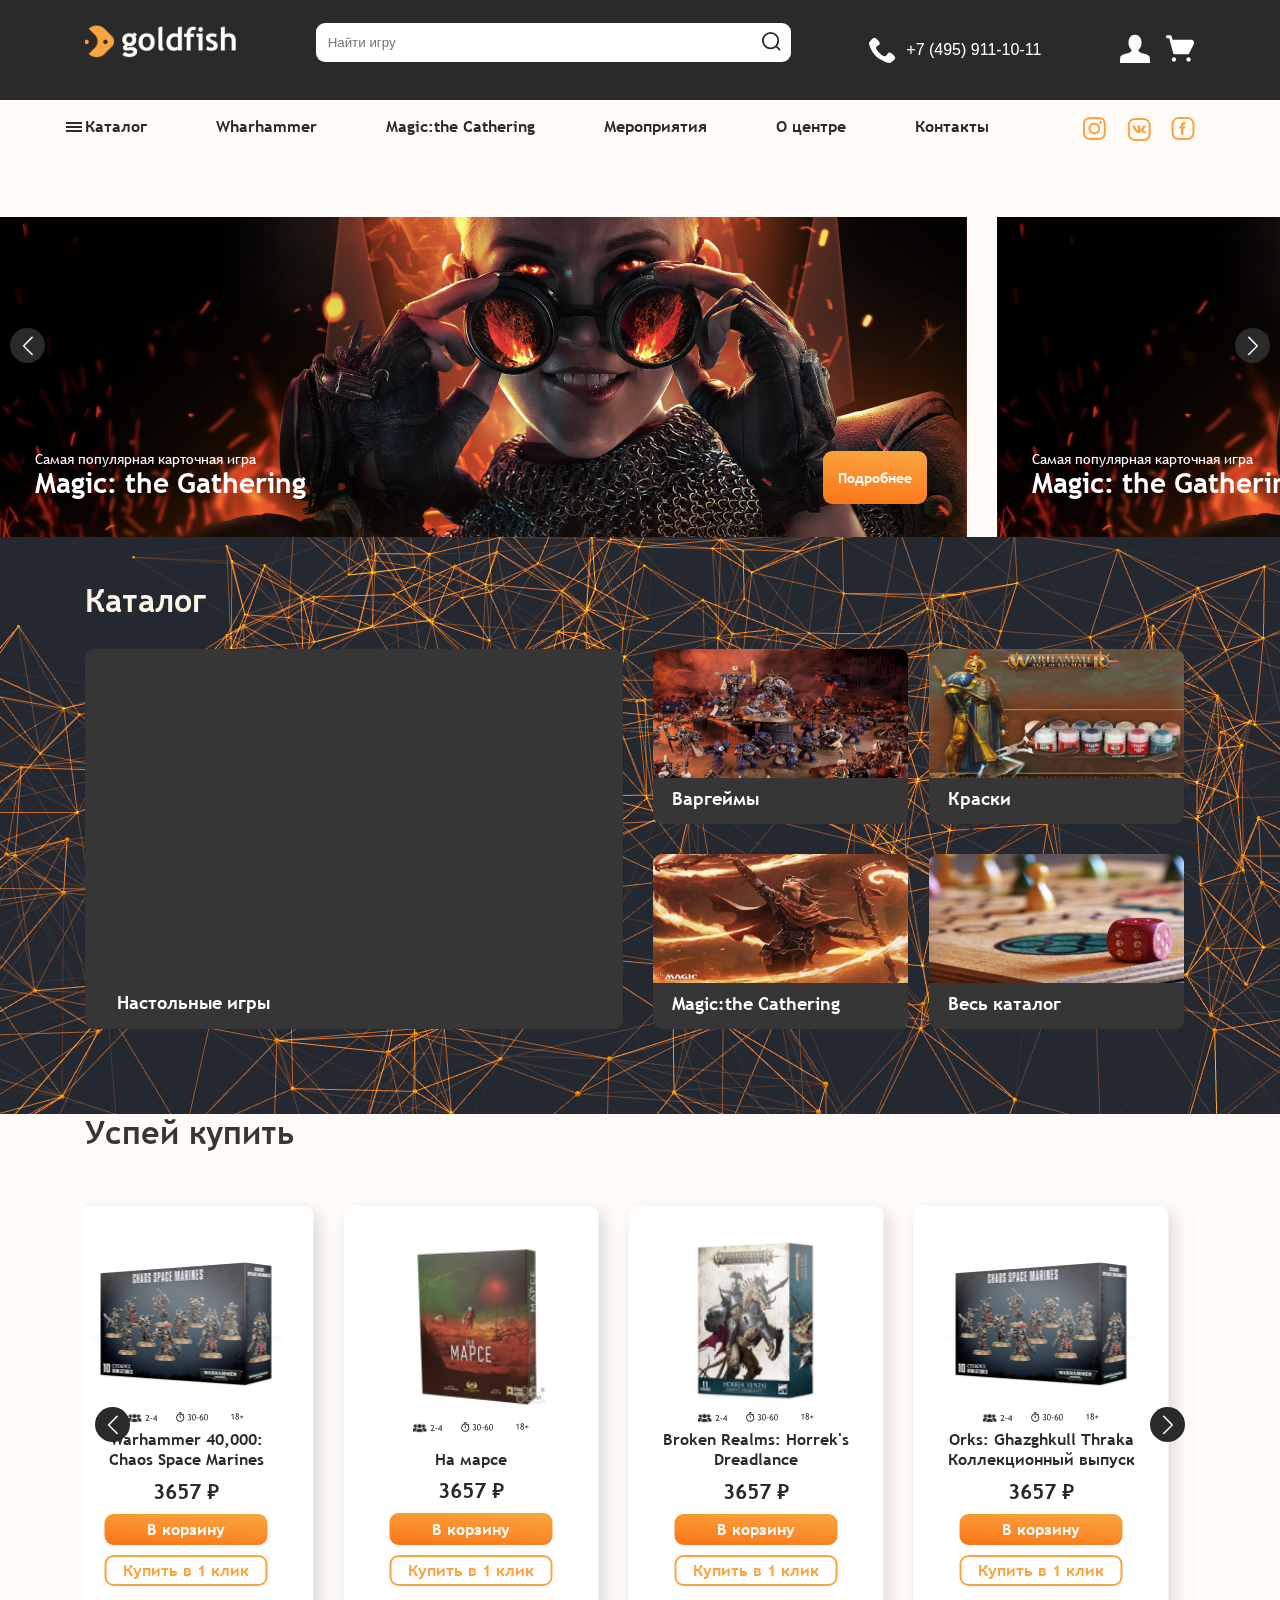
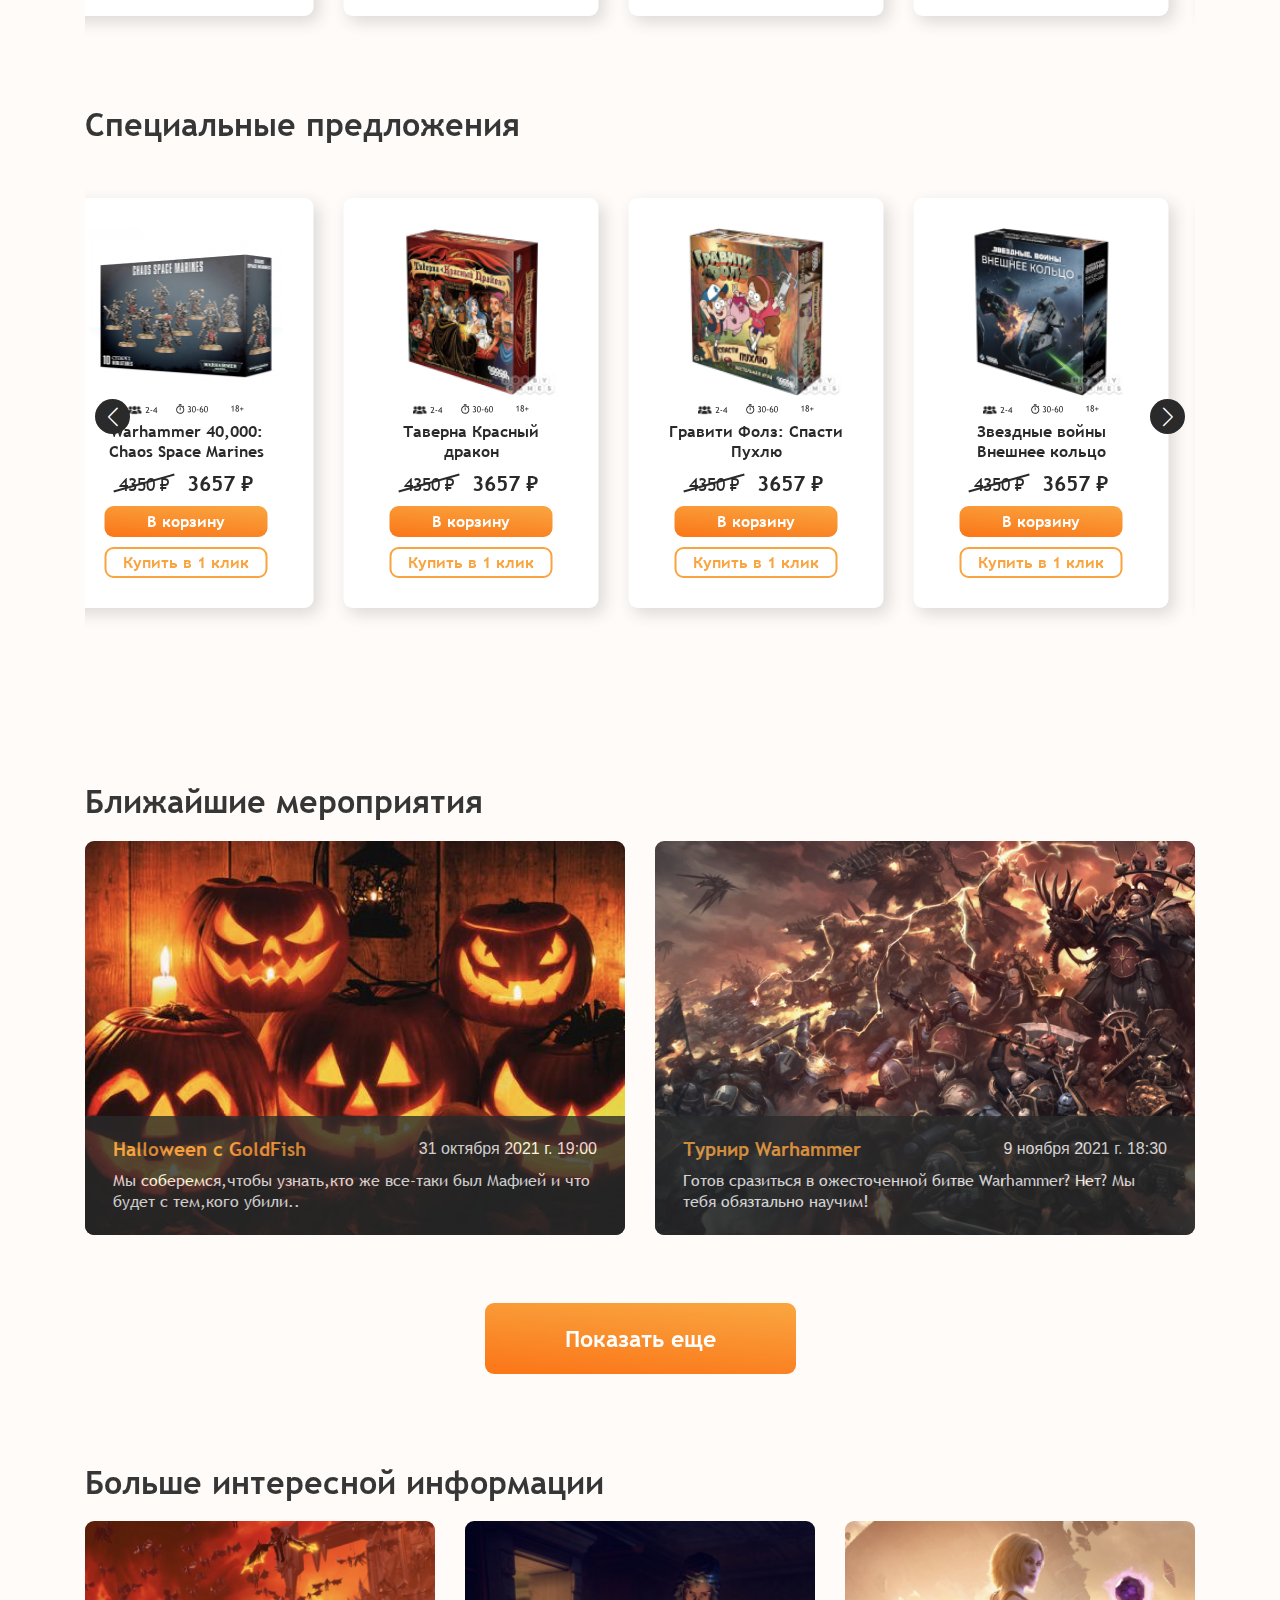
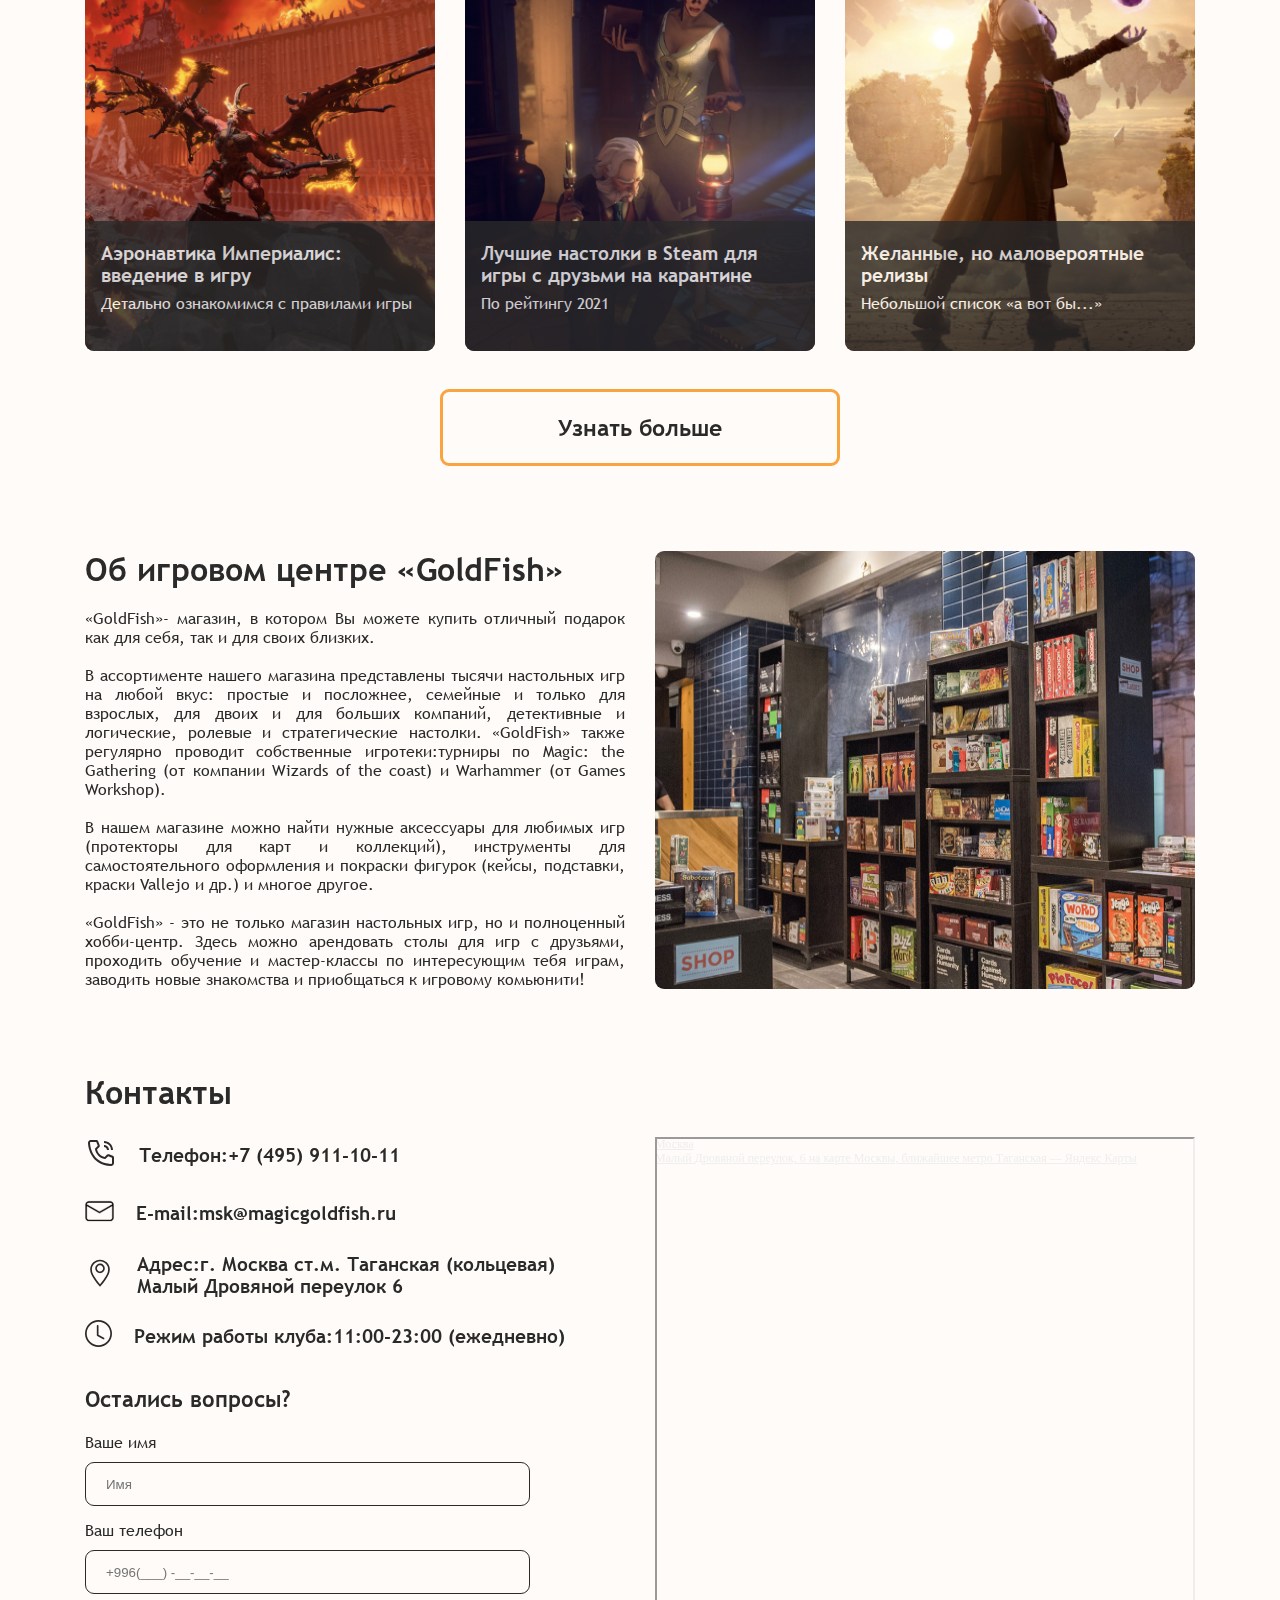
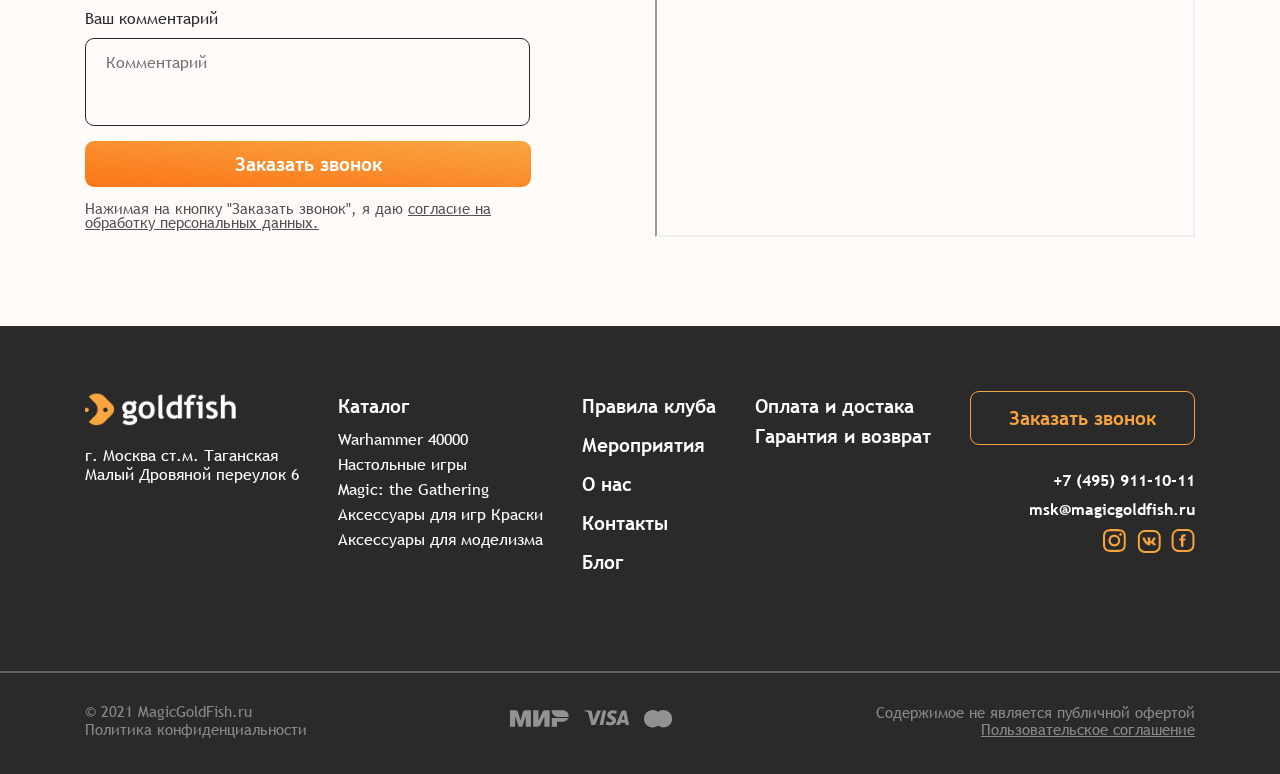
==== index.html @ 92580833 "first add"" ====
<!doctype html>
<html lang="en">
<head>
    <meta charset="UTF-8">
    <meta name="viewport"
          content="width=device-width, user-scalable=no, initial-scale=1.0, maximum-scale=1.0, minimum-scale=1.0">
    <meta http-equiv="X-UA-Compatible" content="ie=edge">
    <title>GoldFish</title>
    <link rel="icon" href="./src/image/8991%20(1).png">
    <link rel="stylesheet" href="src/fonts/Trebuchet MS/stylesheet.css">
    <link rel="stylesheet" href="https://unpkg.com/swiper@8/swiper-bundle.min.css" />
    <link rel="stylesheet" href="src/css/style.css">
</head>
<body>
<header id="header" class="header">

        <div class="header__first">
            <div class="container">
                <div class="header__first_content">
                    <div class="header__first-image">
                        <a href="./index.html"><img class="header__first-img" src="./src/image/logo.svg" alt="logo"></a>
                    </div>

                    <label class="header__first-label">
                        <div class="header__first-label-block">
                            <input class="input__search" placeholder="Найти игру" type="search">
                            <img class="header__first-label-block-img" src="./src/image/search.svg" alt="">
                        </div>
                    </label>

                    <a class="header__first-telefon-a" href="">
                        <svg class="a__telefon" width="27" height="26" viewBox="0 0 27 26" fill="none" xmlns="http://www.w3.org/2000/svg">
                            <path d="M19.25 15.875C17.5 17.5625 17.5 19.25 15.75 19.25C14 19.25 12.25 17.5625 10.5 15.875C8.75 14.1875 7 12.5 7 10.8125C7 9.125 8.75 9.125 10.5 7.4375C12.25 5.75 7 0.6875 5.25 0.6875C3.5 0.6875 0 5.75 0 5.75C0 9.125 3.59625 15.9678 7 19.25C10.4038 22.5322 17.5 26 21 26C21 26 26.25 22.625 26.25 20.9375C26.25 19.25 21 14.1875 19.25 15.875Z" fill="white"/>
                        </svg>
                        <p class="header__first-telefon">+7 (495) 911-10-11</p>
                    </a>

                    <div class="header__first-login_group">
                        <button class="header__first-login"><svg width="30" height="29" viewBox="0 0 30 29" fill="none" xmlns="http://www.w3.org/2000/svg">
                            <path d="M15 0.695312C12.9545 0.695312 11.3565 1.43942 10.206 2.92765C9.0554 4.41587 8.48011 6.31827 8.48011 8.63485C8.46591 11.513 9.40341 13.7945 11.2926 15.4793C11.5341 15.7039 11.6193 15.9917 11.5483 16.3427L11.0582 17.3536C10.902 17.6906 10.6712 17.9538 10.3658 18.1433C10.0604 18.3329 9.41761 18.6031 8.4375 18.9541C8.39489 18.9682 7.49645 19.256 5.74219 19.8176C3.98793 20.3792 3.05398 20.6881 2.94034 20.7442C1.74716 21.2356 0.965909 21.7481 0.596591 22.2816C0.198864 23.1661 0 25.4055 0 28.9997H30C30 25.4055 29.8011 23.1661 29.4034 22.2816C29.0341 21.7481 28.2528 21.2356 27.0597 20.7442C26.946 20.6881 26.0121 20.3792 24.2578 19.8176C22.5036 19.256 21.6051 18.9682 21.5625 18.9541C20.5824 18.6031 19.9396 18.3329 19.6342 18.1433C19.3288 17.9538 19.098 17.6906 18.9418 17.3536L18.4517 16.3427C18.3807 15.9917 18.4659 15.7039 18.7074 15.4793C20.5966 13.7945 21.5341 11.513 21.5199 8.63485C21.5199 6.31827 20.9446 4.41587 19.794 2.92765C18.6435 1.43942 17.0455 0.695312 15 0.695312Z" fill="white"/>
                        </svg>
                        </button>
                        <button class=""><svg width="30" height="27" viewBox="0 0 30 27" fill="none" xmlns="http://www.w3.org/2000/svg">
                            <path d="M28.741 6.20821C28.489 5.77161 28.1282 5.40778 27.6937 5.15219C27.2592 4.89661 26.7659 4.75799 26.2618 4.74988H7.59518L6.74935 1.45405C6.66389 1.13589 6.47323 0.856047 6.20842 0.660088C5.94361 0.464128 5.62025 0.363601 5.29102 0.374879H2.37435C1.98757 0.374879 1.61664 0.528524 1.34315 0.802015C1.06966 1.07551 0.916016 1.44644 0.916016 1.83321C0.916016 2.21999 1.06966 2.59092 1.34315 2.86441C1.61664 3.1379 1.98757 3.29155 2.37435 3.29155H4.18268L8.20768 18.254C8.29314 18.5722 8.4838 18.852 8.74861 19.048C9.01342 19.244 9.33678 19.3445 9.66602 19.3332H22.791C23.0603 19.3324 23.3241 19.257 23.5532 19.1154C23.7823 18.9739 23.9677 18.7716 24.0889 18.5311L28.8723 8.96446C29.0796 8.5299 29.1761 8.05077 29.1532 7.56983C29.1303 7.08889 28.9887 6.62111 28.741 6.20821Z" fill="white"/>
                            <path d="M8.9375 26.625C10.1456 26.625 11.125 25.6456 11.125 24.4375C11.125 23.2294 10.1456 22.25 8.9375 22.25C7.72938 22.25 6.75 23.2294 6.75 24.4375C6.75 25.6456 7.72938 26.625 8.9375 26.625Z" fill="white"/>
                            <path d="M23.5195 26.625C24.7277 26.625 25.707 25.6456 25.707 24.4375C25.707 23.2294 24.7277 22.25 23.5195 22.25C22.3114 22.25 21.332 23.2294 21.332 24.4375C21.332 25.6456 22.3114 26.625 23.5195 26.625Z" fill="white"/>
                        </svg>
                        </button>
                    </div>
                </div>
            </div>
        </div>
        <div class="header__two">
            <div class="container">
                <div class="header_two_content">

                    <ul class="header__two-list">
                        <li class="list__catalog"><a class="list__catalog-a" href="">Каталог</a></li>
                        <li><a href="./src/pages/warhammer/index.html">Wharhammer</a></li>
                        <li><a href="">Magic:the Cathering</a></li>
                        <li><a href="./src/pages/evens/index.html">Мероприятия</a></li>
                        <li><a href="./src/pages/info_center/index.html">О центре</a></li>
                        <li><a href="./src/pages/contact/index.html">Контакты</a></li>
                    </ul>

                    <div class="icons">
                        <a href="" ><svg width="23" height="23" viewBox="0 0 23 23" fill="none" xmlns="http://www.w3.org/2000/svg">
                            <path d="M11.4318 0.0888672C8.32951 0.0888672 7.9394 0.103157 6.72048 0.157458C5.50156 0.214617 4.67133 0.4061 3.94398 0.689038C3.18104 0.976004 2.48998 1.42614 1.91912 2.00798C1.33763 2.57914 0.887548 3.27011 0.60017 4.03284C0.317233 4.75876 0.124321 5.59043 0.0685909 6.80506C0.0142898 8.02684 0 8.41552 0 11.5221C0 14.6259 0.0142898 15.0145 0.0685909 16.2335C0.12575 17.4509 0.317233 18.2812 0.60017 19.0085C0.893111 19.7602 1.28322 20.3975 1.91912 21.0334C2.55358 21.6693 3.19091 22.0608 3.94255 22.3523C4.67133 22.6353 5.50013 22.8282 6.71762 22.8839C7.93797 22.9382 8.32665 22.9525 11.4318 22.9525C14.537 22.9525 14.9242 22.9382 16.1446 22.8839C17.3606 22.8268 18.1937 22.6353 18.9211 22.3523C19.6835 22.0652 20.3741 21.6151 20.9445 21.0334C21.5804 20.3975 21.9705 19.7602 22.2635 19.0085C22.545 18.2812 22.7379 17.4509 22.795 16.2335C22.8493 15.0145 22.8636 14.6259 22.8636 11.5207C22.8636 8.41552 22.8493 8.02684 22.795 6.80649C22.7379 5.59043 22.545 4.75876 22.2635 4.03284C21.9761 3.27009 21.526 2.57911 20.9445 2.00798C20.3738 1.42593 19.6827 0.975755 18.9197 0.689038C18.1909 0.4061 17.3592 0.213188 16.1432 0.157458C14.9228 0.103157 14.5356 0.0888672 11.429 0.0888672H11.4332H11.4318ZM10.4072 2.14945H11.4332C14.4855 2.14945 14.8471 2.15946 16.0517 2.21519C17.1663 2.2652 17.7722 2.4524 18.1752 2.60815C18.7082 2.81536 19.0897 3.064 19.4898 3.46411C19.8899 3.86423 20.1371 4.24433 20.3443 4.77877C20.5015 5.18031 20.6873 5.7862 20.7373 6.9008C20.793 8.10543 20.8045 8.46696 20.8045 11.5178C20.8045 14.5687 20.793 14.9317 20.7373 16.1363C20.6873 17.2509 20.5001 17.8553 20.3443 18.2583C20.1611 18.7547 19.8685 19.2035 19.4884 19.5715C19.0883 19.9717 18.7082 20.2189 18.1737 20.4261C17.7736 20.5833 17.1677 20.769 16.0517 20.8205C14.8471 20.8748 14.4855 20.8876 11.4332 20.8876C8.38095 20.8876 8.01799 20.8748 6.81336 20.8205C5.69876 20.769 5.0943 20.5833 4.69133 20.4261C4.19476 20.243 3.74553 19.951 3.37667 19.5715C2.99621 19.2029 2.70323 18.7537 2.51929 18.2569C2.36353 17.8553 2.17633 17.2495 2.12632 16.1349C2.07202 14.9302 2.06059 14.5687 2.06059 11.515C2.06059 8.46267 2.07202 8.10257 2.12632 6.89794C2.17776 5.78334 2.36353 5.17746 2.52072 4.77448C2.72792 4.24148 2.97656 3.85994 3.37667 3.45982C3.77679 3.05971 4.15689 2.8125 4.69133 2.6053C5.0943 2.44811 5.69876 2.26234 6.81336 2.2109C7.86795 2.16231 8.27664 2.14802 10.4072 2.14659V2.14945ZM17.535 4.04713C17.3548 4.04713 17.1764 4.08262 17.01 4.15156C16.8436 4.2205 16.6923 4.32155 16.565 4.44893C16.4376 4.57632 16.3365 4.72754 16.2676 4.89398C16.1986 5.06042 16.1632 5.2388 16.1632 5.41895C16.1632 5.5991 16.1986 5.77749 16.2676 5.94392C16.3365 6.11036 16.4376 6.26159 16.565 6.38897C16.6923 6.51636 16.8436 6.61741 17.01 6.68635C17.1764 6.75529 17.3548 6.79077 17.535 6.79077C17.8988 6.79077 18.2477 6.64624 18.505 6.38897C18.7623 6.13171 18.9068 5.78278 18.9068 5.41895C18.9068 5.05512 18.7623 4.7062 18.505 4.44893C18.2477 4.19166 17.8988 4.04713 17.535 4.04713ZM11.4332 5.65045C10.6546 5.6383 9.88123 5.78118 9.15828 6.07077C8.43534 6.36036 7.77723 6.79087 7.22227 7.33724C6.6673 7.88362 6.22657 8.53493 5.92574 9.25327C5.62491 9.97161 5.46998 10.7426 5.46998 11.5214C5.46998 12.3002 5.62491 13.0712 5.92574 13.7895C6.22657 14.5079 6.6673 15.1592 7.22227 15.7056C7.77723 16.2519 8.43534 16.6824 9.15828 16.972C9.88123 17.2616 10.6546 17.4045 11.4332 17.3924C12.9745 17.3683 14.4444 16.7392 15.5258 15.6408C16.6072 14.5424 17.2133 13.0628 17.2133 11.5214C17.2133 9.98 16.6072 8.50042 15.5258 7.40202C14.4444 6.30361 12.9745 5.67449 11.4332 5.65045ZM11.4332 7.7096C12.444 7.7096 13.4134 8.11113 14.1281 8.82584C14.8428 9.54056 15.2443 10.5099 15.2443 11.5207C15.2443 12.5314 14.8428 13.5008 14.1281 14.2155C13.4134 14.9302 12.444 15.3318 11.4332 15.3318C10.4225 15.3318 9.45312 14.9302 8.7384 14.2155C8.02369 13.5008 7.62216 12.5314 7.62216 11.5207C7.62216 10.5099 8.02369 9.54056 8.7384 8.82584C9.45312 8.11113 10.4225 7.7096 11.4332 7.7096Z" fill="#F9A43F"/>
                        </svg>
                        </a>
                        <a href=""><svg width="25" height="24" viewBox="0 0 25 24" fill="none" xmlns="http://www.w3.org/2000/svg">
                            <path d="M19.6038 9.1421C19.6976 8.84265 19.6038 8.62305 19.1607 8.62305H17.6928C17.3192 8.62305 17.1486 8.81302 17.0548 9.02168C17.0548 9.02168 16.3085 10.7727 15.2509 11.908C14.9095 12.2384 14.7535 12.3427 14.5674 12.3427C14.4744 12.3427 14.3392 12.2384 14.3392 11.9389V9.1421C14.3392 8.78276 14.2314 8.62305 13.9201 8.62305H11.6134C11.3805 8.62305 11.2399 8.7892 11.2399 8.94762C11.2399 9.28764 11.7687 9.36621 11.823 10.3245V12.4033C11.823 12.8586 11.738 12.9416 11.5505 12.9416C11.0532 12.9416 9.84294 11.1842 9.12469 9.17237C8.98479 8.78147 8.84355 8.62369 8.4687 8.62369H7.00142C6.58172 8.62369 6.49805 8.81367 6.49805 9.02232C6.49805 9.39712 6.9954 11.2518 8.81477 13.7048C10.0277 15.3798 11.7353 16.2878 13.2909 16.2878C14.2234 16.2878 14.3385 16.0862 14.3385 15.7385V14.4724C14.3385 14.0693 14.4275 13.9881 14.7227 13.9881C14.9396 13.9881 15.3131 14.0937 16.184 14.9007C17.1787 15.8576 17.3433 16.2872 17.9023 16.2872H19.3696C19.7886 16.2872 19.9981 16.0856 19.8776 15.6876C19.7457 15.2916 19.2705 14.7152 18.6399 14.0332C18.2972 13.6442 17.7851 13.2256 17.6292 13.0163C17.4116 12.7465 17.4745 12.6274 17.6292 12.3878C17.6298 12.3885 19.4178 9.96576 19.6038 9.1421Z" fill="#F9A43F"/>
                            <rect x="2.83789" y="2.08887" width="20.8636" height="20.8636" rx="6" stroke="#F9A43F" stroke-width="2"/>
                        </svg></a>
                        <a href=""><svg width="24" height="23" viewBox="0 0 24 23" fill="none" xmlns="http://www.w3.org/2000/svg">
                            <path d="M12.4341 9.45168V8.21051C12.4341 7.67267 12.5582 7.38307 13.427 7.38307H14.5027V5.31445H12.8478C10.7792 5.31445 9.95177 6.67974 9.95177 8.21051V9.45168H8.29688V11.5203H9.95177V17.7261H12.4341V11.5203H14.2545L14.5027 9.45168H12.4341Z" fill="#F9A43F"/>
                            <rect x="1.58984" y="1.08887" width="20.8636" height="20.8636" rx="6" stroke="#F9A43F" stroke-width="2"/>
                        </svg></a>
                    </div>

                </div>
            </div>
        </div>
</header>

<main>
    <section class="preview">
        <div class="swiper">
            <div class="swiper-wrapper">
                <div class="swiper-slide swiper__slide-bg">
                <div class="swiper__title-block">
                    <p class="swiper__subtitle">Самая популярная карточная игра</p>
                    <h2 class="swiper__title">Magic: the Gathering</h2>
                </div>
                <button class="swiper__btn">Подробнее</button>
            </div>

                <div class="swiper-slide swiper__slide-bg">
                    <div class="swiper__title-block">
                        <p class="swiper__subtitle">Самая популярная карточная игра</p>
                        <h2 class="swiper__title">Magic: the Gathering</h2>
                    </div>
                    <button class="swiper__btn">Подробнее</button>
                </div>

                <div class="swiper-slide swiper__slide-bg">
                    <div class="swiper__title-block">
                        <p class="swiper__subtitle">Самая популярная карточная игра</p>
                        <h2 class="swiper__title">Magic: the Gathering</h2>
                    </div>
                    <button class="swiper__btn">Подробнее</button>
                </div>

                <div class="swiper-slide swiper__slide-bg">
                    <div class="swiper__title-block">
                        <p class="swiper__subtitle">Самая популярная карточная игра</p>
                        <h2 class="swiper__title">Magic: the Gathering</h2>
                    </div>
                    <button class="swiper__btn">Подробнее</button>
                </div>

                <div class="swiper-slide swiper__slide-bg">
                    <div class="swiper__title-block">
                        <p class="swiper__subtitle">Самая популярная карточная игра</p>
                        <h2 class="swiper__title">Magic: the Gathering</h2>
                    </div>
                    <button class="swiper__btn">Подробнее</button>
                </div>


            </div>
            <div class="swiper-button-next"></div>
            <div class="swiper-button-prev"></div>
        </div>
    </section>
    <section id="catalog" class="catalog">
        <div class="container">
            <div class="catalog__content">
                <h2 class="title__white">Каталог</h2>
                <div class="catalog__row">
                    <div class="catalog__game">
                        <div>
                            <iframe autoplay class="catalog__video" src="https://www.youtube.com/embed/QlpujI-nKrE" title="YouTube video player" frameborder="0" allow="accelerometer; autoplay; clipboard-write; encrypted-media; gyroscope; picture-in-picture" allowfullscreen></iframe>
                        </div>
                        <p class="catalog__game-title">Настольные игры</p>
                    </div>
                    <div class="catalog__allgame-row">
                        <div class="catalog__card">
                            <img src="./src/image/catalog/wargame.png" alt="">
                            <p class="catalog__card-title">Варгеймы</p>
                        </div>

                        <div class="catalog__card">
                            <img src="./src/image/catalog/kracki.png" alt="">
                            <p class="catalog__card-title">Краски</p>
                        </div>

                        <div class="catalog__card">
                            <img src="./src/image/catalog/magic.png" alt="">
                            <p class="catalog__card-title">Magic:the Cathering</p>
                        </div>

                        <div class="catalog__card">
                            <img src="./src/image/catalog/all_catalog.png" alt="">
                            <p class="catalog__card-title">Весь каталог</p>
                        </div>

                    </div>
                </div>
            </div>
        </div>
    </section>
    <section class="buy">
        <div class="container">
            <div class="buy__content">
                <h2 class="title">Успей купить</h2>
                <div class="swiper">
                    <div class="swiper-wrapper swiper__buy-row">


                        <div class="swiper-slide swiper__buy">
                            <div class="">
                                <img class="swiper__buy-image" src="./src/image/buy/war.png" alt="">
                            </div>
                            <div class="">
                                <img class="swiper__buy-image-time" src="./src/image/buy/time.svg" alt="">
                            </div>
                            <h2 class="swiper__buy-title">Warhammer 40,000: <br>
                                Chaos Space Marines</h2>
                            <p class="swiper__buy-sell">3657 ₽</p>
                            <button class="swiper__buy-btn btn__orange">В корзину</button>
                            <button class="swiper__buy-btn btn__white">Купить в 1 клик</button>

                        </div>

                        <div class="swiper-slide swiper__buy">
                            <div class="">
                                <img class="swiper__buy-image mars" src="./src/image/buy/mars.png" alt="">
                            </div>
                            <div class="">
                                <img class="swiper__buy-image-time" src="./src/image/buy/time.svg" alt="">
                            </div>
                            <h2 class="swiper__buy-title mars">На марсе</h2>
                            <p class="swiper__buy-sell buy__sell">3657 ₽</p>
                            <button class="swiper__buy-btn btn__orange">В корзину</button>
                            <button class="swiper__buy-btn btn__white">Купить в 1 клик</button>

                        </div>

                        <div class="swiper-slide swiper__buy">
                            <div class="">
                                <img class="swiper__buy-image" src="./src/image/buy/broken.png" alt="">
                            </div>
                            <div class="">
                                <img class="swiper__buy-image-time" src="./src/image/buy/time.svg" alt="">
                            </div>
                            <h2 class="swiper__buy-title">Broken Realms: Horrek's <br>
                                Dreadlance</h2>
                            <p class="swiper__buy-sell">3657 ₽</p>
                            <button class="swiper__buy-btn btn__orange">В корзину</button>
                            <button class="swiper__buy-btn btn__white">Купить в 1 клик</button>

                        </div>

                        <div class="swiper-slide swiper__buy">
                            <div class="">
                                <img class="swiper__buy-image" src="./src/image/buy/orks.png" alt="">
                            </div>
                            <div class="">
                                <img class="swiper__buy-image-time" src="./src/image/buy/time.svg" alt="">
                            </div>
                            <h2 class="swiper__buy-title">Orks: Ghazghkull Thraka <br>
                                Коллекционный выпуск</h2>
                            <p class="swiper__buy-sell">3657 ₽</p>
                            <button class="swiper__buy-btn btn__orange">В корзину</button>
                            <button class="swiper__buy-btn btn__white">Купить в 1 клик</button>

                        </div>

                    </div>
                    <div class="swiper-button-next swiper-button-next-buy"></div>
                    <div class="swiper-button-prev swiper-button-prev-buy"></div>
                </div>
            </div>
        </div>
    </section>
    <section class="special">
        <div class="container">
            <div class="special__content">
                <h2 class="title">Специальные предложения</h2>
                <div class="swiper">
                    <div class="swiper-wrapper swiper__buy-row">

                        <div class="swiper-slide swiper__buy">
                            <div class="">
                                <img class="swiper__buy-image" src="./src/image/buy/war.png" alt="">
                            </div>
                            <div class="">
                                <img class="swiper__buy-image-time" src="./src/image/buy/time.svg" alt="">
                            </div>
                            <h2 class="swiper__buy-title">Warhammer 40,000: <br>
                                Chaos Space Marines</h2>


                            <div class="swiper__buy-sell-block">
                                <p class="swiper__buy-sell-4350">4350 ₽</p>
                                <p class="swiper__buy-sell">3657 ₽</p>
                            </div>


                            <button class="swiper__buy-btn btn__orange">В корзину</button>
                            <button class="swiper__buy-btn btn__white">Купить в 1 клик</button>

                        </div>

                        <div class="swiper-slide swiper__buy">
                            <div class="">
                                <img class="swiper__buy-image" src="./src/image/sale/dragon.png" alt="">
                            </div>
                            <div class="">
                                <img class="swiper__buy-image-time" src="./src/image/buy/time.svg" alt="">
                            </div>
                            <h2 class="swiper__buy-title">Таверна Красный дракон</h2>


                            <div class="swiper__buy-sell-block">
                                <p class="swiper__buy-sell-4350">4350 ₽</p>
                                <p class="swiper__buy-sell">3657 ₽</p>
                            </div>


                            <button class="swiper__buy-btn btn__orange">В корзину</button>
                            <button class="swiper__buy-btn btn__white">Купить в 1 клик</button>

                        </div>

                        <div class="swiper-slide swiper__buy">
                            <div class="">
                                <img class="swiper__buy-image" src="./src/image/sale/fols.png" alt="">
                            </div>
                            <div class="">
                                <img class="swiper__buy-image-time" src="./src/image/buy/time.svg" alt="">
                            </div>
                            <h2 class="swiper__buy-title">Гравити Фолз: Спасти Пухлю</h2>


                            <div class="swiper__buy-sell-block">
                                <p class="swiper__buy-sell-4350">4350 ₽</p>
                                <p class="swiper__buy-sell">3657 ₽</p>
                            </div>


                            <button class="swiper__buy-btn btn__orange">В корзину</button>
                            <button class="swiper__buy-btn btn__white">Купить в 1 клик</button>

                        </div>

                        <div class="swiper-slide swiper__buy">
                            <div class="">
                                <img class="swiper__buy-image" src="./src/image/sale/starwars.png" alt="">
                            </div>
                            <div class="">
                                <img class="swiper__buy-image-time" src="./src/image/buy/time.svg" alt="">
                            </div>
                            <h2 class="swiper__buy-title">Звездные войны <br>
                                Внешнее кольцо</h2>


                            <div class="swiper__buy-sell-block">
                                <p class="swiper__buy-sell-4350">4350 ₽</p>
                                <p class="swiper__buy-sell">3657 ₽</p>
                            </div>


                            <button class="swiper__buy-btn btn__orange">В корзину</button>
                            <button class="swiper__buy-btn btn__white">Купить в 1 клик</button>

                        </div>

                    </div>
                    <div class="swiper-button-next swiper-button-next-buy"></div>
                    <div class="swiper-button-prev swiper-button-prev-buy"></div>
                </div>
            </div>
        </div>
    </section>
    <section id="evens" class="evens">
        <div class="container">
            <div class="title">Ближайшие мероприятия</div>
            <div class="evens__row">
                <div class="evens__card evens__card-halloween">
                    <div class="evens__card-block">
                        <div class="evens__card-titles">
                            <h2 class="evens__card-title">Halloween c GoldFish</h2>
                            <p class="evens__card-time">31 октября 2021 г. 19:00</p>
                        </div>
                        <p class="evens__card-info">Мы соберемся,чтобы узнать,кто же все-таки был Мафией и что <br>
                            будет с тем,кого убили..</p>
                    </div>
                </div>
                <div class="evens__card evens__card-war">
                    <div class="evens__card-block">
                        <div class="evens__card-titles">
                            <h2 class="evens__card-title">Турнир Warhammer</h2>
                            <p class="evens__card-time">9 ноября 2021 г. 18:30</p>
                        </div>
                        <p class="evens__card-info">Готов сразиться в ожесточенной битве Warhammer? Нет? Мы тебя
                            обязтально научим!</p>
                    </div>
                </div>
                <div class="evens__card evens__card-halloween evens__card-hide ">
                    <div class="evens__card-block">
                        <div class="evens__card-titles">
                            <h2 class="evens__card-title">Halloween c GoldFish</h2>
                            <p class="evens__card-time">31 октября 2021 г. 19:00</p>
                        </div>
                        <p class="evens__card-info">Мы соберемся,чтобы узнать,кто же все-таки был Мафией и что <br>
                            будет с тем,кого убили..</p>
                    </div>
                </div>
                <div class="evens__card evens__card-halloween evens__card-hide ">
                    <div class="evens__card-block">
                        <div class="evens__card-titles">
                            <h2 class="evens__card-title">Halloween c GoldFish</h2>
                            <p class="evens__card-time">31 октября 2021 г. 19:00</p>
                        </div>
                        <p class="evens__card-info">Мы соберемся,чтобы узнать,кто же все-таки был Мафией и что <br>
                            будет с тем,кого убили..</p>
                    </div>
                </div>
                <div class="evens__card evens__card-halloween evens__card-hide ">
                    <div class="evens__card-block">
                        <div class="evens__card-titles">
                            <h2 class="evens__card-title">Halloween c GoldFish</h2>
                            <p class="evens__card-time">31 октября 2021 г. 19:00</p>
                        </div>
                        <p class="evens__card-info">Мы соберемся,чтобы узнать,кто же все-таки был Мафией и что <br>
                            будет с тем,кого убили..</p>
                    </div>
                </div>
                <div class="evens__card evens__card-halloween evens__card-hide ">
                    <div class="evens__card-block">
                        <div class="evens__card-titles">
                            <h2 class="evens__card-title">Halloween c GoldFish</h2>
                            <p class="evens__card-time">31 октября 2021 г. 19:00</p>
                        </div>
                        <p class="evens__card-info">Мы соберемся,чтобы узнать,кто же все-таки был Мафией и что <br>
                            будет с тем,кого убили..</p>
                    </div>
                </div>
                <button class="evens__btn">Показать еще</button>
            </div>
        </div>
    </section>
    <section class="info">
        <div class="container">
            <div class="info__content">
                <h2 class="title info__title">Больше интересной информации</h2>

                <div class="info__row">

                    <div class="info__card info__card-dragon">
                       <div class="info__card-block">
                           <h2 class="info__card-title">Аэронавтика Империалис: <br>
                               введение в игру</h2>
                           <p class="info__card-subtitle">Детально ознакомимся с правилами игры </p>
                       </div>
                    </div>

                    <div class="info__card info__card-steam">
                        <div class="info__card-block">
                            <h2 class="info__card-title">Лучшие настолки в Steam для <br>
                                игры с друзьми на карантине</h2>
                            <p class="info__card-subtitle">По рейтингу 2021</p>
                        </div>
                    </div>

                    <div class="info__card info__card-reales">
                        <div class="info__card-block">
                            <h2 class="info__card-title">Желанные, но маловероятные <br>
                                релизы </h2>
                            <p class="info__card-subtitle">Небольшой список «а вот бы...»</p>
                        </div>
                    </div>
                </div>

                <button class="info__btn">Узнать больше</button>
            </div>
        </div>
    </section>
    <section id="goldfish" class="goldfish">
        <div class="container">
            <div class="goldfish__content">
                <div class="goldfish__info">
                    <div class="godlfish__info-flex">
                        <div class="goldfish__info-center">
                            <h2 class="goldfish__info-title">Об игровом центре «GoldFish»</h2>
                            «GoldFish»- магазин, в котором Вы можете купить отличный подарок
                            как для себя, так и для своих близких.
                            <p><br></p>
                            В ассортименте нашего магазина представлены тысячи настольных игр
                            на любой вкус: простые и посложнее, семейные и только
                            для взрослых, для двоих и для больших компаний, детективные и
                            логические, ролевые и стратегические настолки. «GoldFish» также
                            регулярно проводит собственные игротеки:турниры по Magic: the
                            Gathering (от компании Wizards of the coast) и Warhammer (от Games
                            Workshop).
                            <p><br></p>
                            В нашем магазине можно найти нужные аксессуары для любимых игр
                            (протекторы для карт и коллекций), инструменты для
                            самостоятельного оформления и покраски фигурок (кейсы, подставки,
                            краски Vallejo и др.) и многое другое.
                            <p><br></p>
                            «GoldFish» - это не только магазин настольных игр, но и полноценный
                            хобби-центр. Здесь можно арендовать столы для игр с друзьями,
                            проходить обучение и мастер-классы по интересующим тебя играм,
                            заводить новые знакомства и приобщаться к игровому комьюнити!
                        </div>
                        <div class="goldfish__img">
                            <img class="goldfish__image" src="./src/image/center_info.png" alt="">
                        </div>
                    </div>
                    </div>
            </div>
        </div>
    </section>
    <section id="contact" class="contact">
        <div class="container">
            <div class="contact__content">
                <h2 class="contact__title">Контакты</h2>
                <div class="contact__flex">

                    <div class="contact__info">
                        <div class="contact__info-flex">

                            <div class="contact__svg">
                                <div>
                                    <svg width="32" height="32" viewBox="0 0 32 32" fill="none" xmlns="http://www.w3.org/2000/svg">
                                        <path d="M24 13H22C21.9992 12.2046 21.6829 11.442 21.1204 10.8796C20.558 10.3171 19.7954 10.0008 19 10V8C20.3256 8.00159 21.5964 8.52888 22.5338 9.46622C23.4711 10.4036 23.9984 11.6744 24 13Z" fill="#2A2A2A"/>
                                        <path d="M28 13H26C25.9979 11.1441 25.2597 9.36489 23.9474 8.05259C22.6351 6.7403 20.8559 6.00212 19 6V4C21.3861 4.00265 23.6738 4.95171 25.361 6.63896C27.0483 8.32622 27.9974 10.6139 28 13Z" fill="#2A2A2A"/>
                                        <path d="M26 29H25.83C6.18004 27.87 3.39004 11.29 3.00004 6.23C2.93908 5.43675 3.19572 4.65177 3.7135 4.04772C4.23128 3.44368 4.96779 3.07004 5.76104 3.009C5.84037 3.003 5.92004 3 6.00004 3H11.27C11.6706 2.99961 12.062 3.11951 12.3937 3.34416C12.7253 3.56881 12.9818 3.88787 13.13 4.26L14.65 8C14.7964 8.36355 14.8327 8.76208 14.7545 9.14609C14.6763 9.5301 14.4869 9.88267 14.21 10.16L12.08 12.31C12.4114 14.2013 13.3164 15.945 14.6724 17.3045C16.0283 18.664 17.7696 19.5737 19.66 19.91L21.83 17.76C22.1115 17.4862 22.4674 17.3013 22.8533 17.2283C23.2392 17.1554 23.638 17.1977 24 17.35L27.77 18.86C28.1366 19.0129 28.4493 19.2714 28.6683 19.6027C28.8874 19.9339 29.0028 20.3229 29 20.72V26C29 26.7956 28.684 27.5587 28.1214 28.1213C27.5587 28.6839 26.7957 29 26 29ZM6.00004 5C5.86871 4.99961 5.7386 5.02508 5.61712 5.07497C5.49565 5.12486 5.38519 5.19819 5.29205 5.29077C5.19891 5.38335 5.12492 5.49337 5.0743 5.61455C5.02368 5.73572 4.99743 5.86568 4.99704 5.997C4.99704 6.025 4.99804 6.05267 5.00004 6.08C5.46004 12 8.41004 26 25.94 27C26.2047 27.0159 26.4648 26.926 26.6632 26.7501C26.8616 26.5742 26.9821 26.3267 26.998 26.062L27 26V20.72L23.23 19.21L20.36 22.06L19.88 22C11.18 20.91 10 12.21 10 12.12L9.94003 11.64L12.78 8.77L11.28 5H6.00004Z" fill="#2A2A2A"/>
                                    </svg>
                                </div>
                                <p class="contact__style">Телефон:+7 (495) 911-10-11</p>
                            </div>

                            <div class="contact__svg">
                                <div>
                                    <svg width="29" height="30" viewBox="0 0 29 30" fill="none" xmlns="http://www.w3.org/2000/svg" xmlns:xlink="http://www.w3.org/1999/xlink">
                                        <rect width="29" height="30" transform="matrix(-1 0 0 1 29 0)" fill="url(#pattern0)"/>
                                        <defs>
                                            <pattern id="pattern0" patternContentUnits="objectBoundingBox" width="1" height="1">
                                                <use xlink:href="#image0_426_6127" transform="translate(-0.0172414) scale(0.00202047)"/>
                                            </pattern>
                                            <image id="image0_426_6127" width="512" height="512" xlink:href="[data-uri]"/>
                                        </defs>
                                    </svg>
                                </div>
                                <p class="contact__style">E-mail:msk@magicgoldfish.ru</p>
                            </div>

                            <div class="contact__svg">
                                <div>
                                    <svg width="30" height="30" viewBox="0 0 38 38" fill="none" xmlns="http://www.w3.org/2000/svg">
                                        <path d="M19 7.09375C17.8038 7.09375 16.6344 7.44848 15.6397 8.11308C14.6451 8.77768 13.8698 9.7223 13.4121 10.8275C12.9543 11.9327 12.8345 13.1488 13.0679 14.3221C13.3013 15.4953 13.8773 16.573 14.7232 17.4189C15.5691 18.2648 16.6468 18.8408 17.82 19.0742C18.9933 19.3076 20.2094 19.1878 21.3146 18.73C22.4198 18.2722 23.3644 17.497 24.029 16.5024C24.6936 15.5077 25.0483 14.3383 25.0483 13.1421C25.0483 11.538 24.4111 9.99955 23.2768 8.86527C22.1425 7.73098 20.6041 7.09375 19 7.09375V7.09375ZM19 17.0793C18.2213 17.0793 17.4601 16.8484 16.8126 16.4158C16.1651 15.9831 15.6605 15.3682 15.3625 14.6488C15.0645 13.9294 14.9865 13.1377 15.1384 12.374C15.2903 11.6102 15.6653 10.9087 16.216 10.358C16.7666 9.80742 17.4681 9.43243 18.2319 9.28051C18.9956 9.1286 19.7873 9.20657 20.5067 9.50456C21.2261 9.80256 21.8411 10.3072 22.2737 10.9547C22.7063 11.6022 22.9372 12.3634 22.9372 13.1421C22.9344 14.1845 22.5184 15.1832 21.7803 15.9193C21.0422 16.6554 20.0424 17.0688 19 17.0687V17.0793Z" fill="#2A2A2A"/>
                                        <path d="M18.9999 2.11133C15.712 2.11407 12.5589 3.41777 10.2291 5.73768C7.89926 8.05759 6.58216 11.2052 6.56543 14.493C6.56543 19.4224 9.33099 23.5497 11.3577 26.558L11.7271 27.1069C13.7435 30.0293 15.9066 32.8478 18.2082 35.5513L19.0104 36.4908L19.8127 35.5513C22.1139 32.8475 24.2771 30.0291 26.2938 27.1069L26.6632 26.5474C28.6793 23.5391 31.4449 19.4224 31.4449 14.493C31.4281 11.2034 30.1096 8.05418 27.7775 5.73396C25.4454 3.41375 22.2896 2.11129 18.9999 2.11133V2.11133ZM24.9004 25.3336L24.5204 25.893C22.7049 28.6163 20.2982 31.6669 18.9999 33.1763C17.7543 31.6669 15.2949 28.6163 13.4793 25.893L13.1099 25.3336C11.2415 22.5469 8.67654 18.7363 8.67654 14.4508C8.67654 13.0951 8.94356 11.7527 9.46236 10.5002C9.98115 9.24772 10.7416 8.10968 11.7002 7.15107C12.6588 6.19246 13.7968 5.43205 15.0493 4.91326C16.3018 4.39446 17.6442 4.12744 18.9999 4.12744C20.3556 4.12744 21.698 4.39446 22.9504 4.91326C24.2029 5.43205 25.341 6.19246 26.2996 7.15107C27.2582 8.10968 28.0186 9.24772 28.5374 10.5002C29.0562 11.7527 29.3232 13.0951 29.3232 14.4508C29.3232 18.7786 26.7688 22.5891 24.9004 25.3336V25.3336Z" fill="#2A2A2A"/>
                                    </svg>
                                </div>
                                <p class="contact__style">Адрес:г. Москва ст.м. Таганская (кольцевая) <br>
                                    Малый Дровяной переулок 6</p>
                            </div>

                            <div class="contact__svg">
                                <div>
                                    <svg width="27" height="27" viewBox="0 0 27 27" fill="none" xmlns="http://www.w3.org/2000/svg">
                                        <path d="M13.5 5.90625C13.5 5.68247 13.4111 5.46786 13.2529 5.30963C13.0946 5.1514 12.88 5.0625 12.6563 5.0625C12.4325 5.0625 12.2179 5.1514 12.0596 5.30963C11.9014 5.46786 11.8125 5.68247 11.8125 5.90625V15.1875C11.8125 15.3362 11.8519 15.4823 11.9266 15.6109C12.0013 15.7395 12.1086 15.8461 12.2377 15.9199L18.144 19.2949C18.3378 19.3996 18.5649 19.4244 18.7768 19.3639C18.9886 19.3035 19.1684 19.1625 19.2777 18.9712C19.3871 18.7799 19.4172 18.5535 19.3618 18.3402C19.3063 18.127 19.1697 17.9439 18.981 17.8301L13.5 14.6981V5.90625Z" fill="#2A2A2A"/>
                                        <path d="M13.5 27C17.0804 27 20.5142 25.5777 23.0459 23.0459C25.5777 20.5142 27 17.0804 27 13.5C27 9.91958 25.5777 6.4858 23.0459 3.95406C20.5142 1.42232 17.0804 0 13.5 0C9.91958 0 6.4858 1.42232 3.95406 3.95406C1.42232 6.4858 0 9.91958 0 13.5C0 17.0804 1.42232 20.5142 3.95406 23.0459C6.4858 25.5777 9.91958 27 13.5 27ZM25.3125 13.5C25.3125 16.6329 24.068 19.6374 21.8527 21.8527C19.6374 24.068 16.6329 25.3125 13.5 25.3125C10.3671 25.3125 7.36257 24.068 5.1473 21.8527C2.93203 19.6374 1.6875 16.6329 1.6875 13.5C1.6875 10.3671 2.93203 7.36257 5.1473 5.1473C7.36257 2.93203 10.3671 1.6875 13.5 1.6875C16.6329 1.6875 19.6374 2.93203 21.8527 5.1473C24.068 7.36257 25.3125 10.3671 25.3125 13.5Z" fill="#2A2A2A"/>
                                    </svg>
                                </div>
                                <p class="contact__style">Режим работы клуба:11:00-23:00 (ежедневно)</p>
                            </div>


                        </div>
                        <h2 class="contact__form-title">Остались вопросы?</h2>
                        <form class="contact__form" action="#">
                            <label>
                                Ваше имя
                                <input class="contact__form-input" required placeholder="Имя" type="text">
                            </label>

                            <label>
                                Ваш телефон
                                <input id="tel" style="color: #2A2A2A" class="contact__form-input" required placeholder="+996(___) -__-__-__" type="tel">
                            </label>

                            <label>
                                Ваш комментарий
                                <textarea class="contact__form-textatea" placeholder="Комментарий" name="" id="" cols="30" rows="10"></textarea>
                            </label>

                            <button class="contact__form-btn">Заказать звонок</button>

                            <p class="contact__form-info">Нажимая на кнопку "Заказать звонок", я даю <a href="">
                                согласие на <br>
                                обработку персональных данных.
                            </a></p>
                        </form>
                    </div>

                    <div class="contact__maps">
                        <div style="position:relative;overflow:hidden;"><a href="https://yandex.ru/maps/213/moscow/?utm_medium=mapframe&utm_source=maps" style="color:#eee;font-size:12px;position:absolute;top:0px;">Москва</a><a href="https://yandex.ru/maps/213/moscow/house/maly_drovyanoy_pereulok_6/Z04YcAJoSUAHQFtvfXt1d39kYQ==/services/?ll=37.658051%2C55.746375&tab=services&utm_medium=mapframe&utm_source=maps&z=16" style="color:#eee;font-size:12px;position:absolute;top:14px;">Малый Дровяной переулок, 6 на карте Москвы, ближайшее метро Таганская — Яндекс Карты</a><iframe src="https://yandex.ru/map-widget/v1/-/CCUFqQBxSA" width="540" height="700" frameborder="1" allowfullscreen="true" style="position:relative;"></iframe></div>
                    </div>
                </div>
            </div>
        </div>
    </section>
</main>

<footer class="footer">
    <div class="container">
        <div class="footer__content">
            <div class="footer__logo">
                <a href="./index.html"> <img class="footer__img" src="./src/image/logo.svg" alt="logo"></a>
                <p class="footer__img-text">
                    г. Москва ст.м. Таганская <br>
                    Малый Дровяной переулок 6
                </p>
            </div>
            <ul>
                <li class="footer__li">Каталог</li>
                <li class="footer__li-info">Warhammer 40000</li>
                <li class="footer__li-info">Настольные игры</li>
                <li class="footer__li-info">Magic: the Gathering</li>
                <li class="footer__li-info">Аксессуары для игр Краски</li>
                <li class="footer__li-info">Аксессуары для моделизма</li>
            </ul>

            <ul>
                <li class="footer__li">Правила клуба</li>
                <li class="footer__li">Мероприятия</li>
                <li class="footer__li">О нас</li>
                <li class="footer__li">Контакты</li>
                <li class="footer__li">Блог</li>
            </ul>

            <ul>
                <li class="footer__li">Оплата и достака <br>
                    Гарантия и возврат</li>
            </ul>

            <div class="footer__address">
                <button class="footer__btn">Заказать звонок</button>
                <p class="footer__address-tel">+7 (495) 911-10-11</p>
                <p class="footer__address-street">msk@magicgoldfish.ru</p>
                <div class="footer__address-icons">
                    <div>
                        <svg width="23" height="23" viewBox="0 0 23 23" fill="none" xmlns="http://www.w3.org/2000/svg">
                            <g clip-path="url(#clip0_2504_907)">
                                <path d="M11.4318 0.0888672C8.32951 0.0888672 7.9394 0.103157 6.72048 0.157458C5.50156 0.214617 4.67133 0.4061 3.94398 0.689038C3.18104 0.976004 2.48998 1.42614 1.91912 2.00798C1.33763 2.57914 0.887548 3.27011 0.60017 4.03284C0.317233 4.75876 0.124321 5.59043 0.0685909 6.80506C0.0142898 8.02684 0 8.41552 0 11.5221C0 14.6259 0.0142898 15.0145 0.0685909 16.2335C0.12575 17.4509 0.317233 18.2812 0.60017 19.0085C0.893111 19.7602 1.28322 20.3975 1.91912 21.0334C2.55358 21.6693 3.19091 22.0608 3.94255 22.3523C4.67133 22.6353 5.50013 22.8282 6.71762 22.8839C7.93797 22.9382 8.32665 22.9525 11.4318 22.9525C14.537 22.9525 14.9242 22.9382 16.1446 22.8839C17.3606 22.8268 18.1937 22.6353 18.9211 22.3523C19.6835 22.0652 20.3741 21.6151 20.9445 21.0334C21.5804 20.3975 21.9705 19.7602 22.2635 19.0085C22.545 18.2812 22.7379 17.4509 22.795 16.2335C22.8493 15.0145 22.8636 14.6259 22.8636 11.5207C22.8636 8.41552 22.8493 8.02684 22.795 6.80649C22.7379 5.59043 22.545 4.75876 22.2635 4.03284C21.9761 3.27009 21.526 2.57911 20.9445 2.00798C20.3738 1.42593 19.6827 0.975755 18.9197 0.689038C18.1909 0.4061 17.3592 0.213188 16.1432 0.157458C14.9228 0.103157 14.5356 0.0888672 11.429 0.0888672H11.4332H11.4318ZM10.4072 2.14945H11.4332C14.4855 2.14945 14.8471 2.15946 16.0517 2.21519C17.1663 2.2652 17.7722 2.4524 18.1752 2.60815C18.7082 2.81536 19.0897 3.064 19.4898 3.46411C19.8899 3.86423 20.1371 4.24433 20.3443 4.77877C20.5015 5.18031 20.6873 5.7862 20.7373 6.9008C20.793 8.10543 20.8045 8.46696 20.8045 11.5178C20.8045 14.5687 20.793 14.9317 20.7373 16.1363C20.6873 17.2509 20.5001 17.8553 20.3443 18.2583C20.1611 18.7547 19.8685 19.2035 19.4884 19.5715C19.0883 19.9717 18.7082 20.2189 18.1737 20.4261C17.7736 20.5833 17.1677 20.769 16.0517 20.8205C14.8471 20.8748 14.4855 20.8876 11.4332 20.8876C8.38095 20.8876 8.01799 20.8748 6.81336 20.8205C5.69876 20.769 5.0943 20.5833 4.69133 20.4261C4.19476 20.243 3.74553 19.951 3.37667 19.5715C2.99621 19.2029 2.70323 18.7537 2.51929 18.2569C2.36353 17.8553 2.17633 17.2495 2.12632 16.1349C2.07202 14.9302 2.06059 14.5687 2.06059 11.515C2.06059 8.46267 2.07202 8.10257 2.12632 6.89794C2.17776 5.78334 2.36353 5.17746 2.52072 4.77448C2.72792 4.24148 2.97656 3.85994 3.37667 3.45982C3.77679 3.05971 4.15689 2.8125 4.69133 2.6053C5.0943 2.44811 5.69876 2.26234 6.81336 2.2109C7.86795 2.16231 8.27664 2.14802 10.4072 2.14659V2.14945ZM17.535 4.04713C17.3548 4.04713 17.1764 4.08262 17.01 4.15156C16.8436 4.2205 16.6923 4.32155 16.565 4.44893C16.4376 4.57632 16.3365 4.72754 16.2676 4.89398C16.1986 5.06042 16.1632 5.2388 16.1632 5.41895C16.1632 5.5991 16.1986 5.77749 16.2676 5.94392C16.3365 6.11036 16.4376 6.26159 16.565 6.38897C16.6923 6.51636 16.8436 6.61741 17.01 6.68635C17.1764 6.75529 17.3548 6.79077 17.535 6.79077C17.8988 6.79077 18.2477 6.64624 18.505 6.38897C18.7623 6.13171 18.9068 5.78278 18.9068 5.41895C18.9068 5.05512 18.7623 4.7062 18.505 4.44893C18.2477 4.19166 17.8988 4.04713 17.535 4.04713ZM11.4332 5.65045C10.6546 5.6383 9.88123 5.78118 9.15828 6.07077C8.43534 6.36036 7.77723 6.79087 7.22227 7.33724C6.6673 7.88362 6.22657 8.53493 5.92574 9.25327C5.62491 9.97161 5.46998 10.7426 5.46998 11.5214C5.46998 12.3002 5.62491 13.0712 5.92574 13.7895C6.22657 14.5079 6.6673 15.1592 7.22227 15.7056C7.77723 16.2519 8.43534 16.6824 9.15828 16.972C9.88123 17.2616 10.6546 17.4045 11.4332 17.3924C12.9745 17.3683 14.4444 16.7392 15.5258 15.6408C16.6072 14.5424 17.2133 13.0628 17.2133 11.5214C17.2133 9.98 16.6072 8.50042 15.5258 7.40202C14.4444 6.30361 12.9745 5.67449 11.4332 5.65045ZM11.4332 7.7096C12.444 7.7096 13.4134 8.11113 14.1281 8.82584C14.8428 9.54056 15.2443 10.5099 15.2443 11.5207C15.2443 12.5314 14.8428 13.5008 14.1281 14.2155C13.4134 14.9302 12.444 15.3318 11.4332 15.3318C10.4225 15.3318 9.45312 14.9302 8.7384 14.2155C8.02369 13.5008 7.62216 12.5314 7.62216 11.5207C7.62216 10.5099 8.02369 9.54056 8.7384 8.82584C9.45312 8.11113 10.4225 7.7096 11.4332 7.7096Z" fill="#F9A43F"/>
                            </g>
                            <defs>
                                <clipPath id="clip0_2504_907">
                                    <rect width="22.8636" height="22.8636" fill="white" transform="translate(0 0.0888672)"/>
                                </clipPath>
                            </defs>
                        </svg>

                    </div>
                    <div>
                        <svg width="25" height="24" viewBox="0 0 25 24" fill="none" xmlns="http://www.w3.org/2000/svg">
                            <path d="M19.6053 9.1421C19.699 8.84265 19.6053 8.62305 19.1622 8.62305H17.6942C17.3207 8.62305 17.15 8.81302 17.0563 9.02168C17.0563 9.02168 16.3099 10.7727 15.2523 11.908C14.9109 12.2384 14.755 12.3427 14.5689 12.3427C14.4758 12.3427 14.3406 12.2384 14.3406 11.9389V9.1421C14.3406 8.78276 14.2329 8.62305 13.9216 8.62305H11.6149C11.382 8.62305 11.2414 8.7892 11.2414 8.94762C11.2414 9.28764 11.7702 9.36621 11.8244 10.3245V12.4033C11.8244 12.8586 11.7394 12.9416 11.552 12.9416C11.0546 12.9416 9.8444 11.1842 9.12616 9.17237C8.98626 8.78147 8.84502 8.62369 8.47017 8.62369H7.00289C6.58318 8.62369 6.49951 8.81367 6.49951 9.02232C6.49951 9.39712 6.99686 11.2518 8.81624 13.7048C10.0292 15.3798 11.7367 16.2878 13.2924 16.2878C14.2248 16.2878 14.34 16.0862 14.34 15.7385V14.4724C14.34 14.0693 14.429 13.9881 14.7242 13.9881C14.9411 13.9881 15.3146 14.0937 16.1854 14.9007C17.1801 15.8576 17.3448 16.2872 17.9037 16.2872H19.371C19.7901 16.2872 19.9996 16.0856 19.8791 15.6876C19.7472 15.2916 19.272 14.7152 18.6414 14.0332C18.2987 13.6442 17.7866 13.2256 17.6306 13.0163C17.4131 12.7465 17.476 12.6274 17.6306 12.3878C17.6313 12.3885 19.4192 9.96576 19.6053 9.1421Z" fill="#F9A43F"/>
                            <rect x="2.83936" y="2.08887" width="20.8636" height="20.8636" rx="6" stroke="#F9A43F" stroke-width="2"/>
                        </svg>

                    </div>
                    <div>
                        <svg width="24" height="23" viewBox="0 0 24 23" fill="none" xmlns="http://www.w3.org/2000/svg">
                            <path d="M12.4361 9.45168V8.21051C12.4361 7.67267 12.5602 7.38307 13.429 7.38307H14.5047V5.31445H12.8498C10.7812 5.31445 9.95372 6.67974 9.95372 8.21051V9.45168H8.29883V11.5203H9.95372V17.7261H12.4361V11.5203H14.2564L14.5047 9.45168H12.4361Z" fill="#F9A43F"/>
                            <rect x="1.59082" y="1.08887" width="20.8636" height="20.8636" rx="6" stroke="#F9A43F" stroke-width="2"/>
                        </svg>

                    </div>
                </div>
            </div>

        </div>
    </div>
    <hr>
    <div class="container">
         <div class="footer__two">
             <p class="footer__two-politic"><a href="">© 2021 MagicGoldFish.ru <br>
                 Политика конфиденциальности</a></p>

             <div class="footer__two-icons">
                 <div>
                     <svg width="59" height="17" viewBox="0 0 59 17" fill="none" xmlns="http://www.w3.org/2000/svg">
                     <path d="M12.8335 2.40038L10.655 9.94721H10.2823L8.1037 2.40038C7.73098 1.12332 6.56136 0.244141 5.22467 0.244141H0V16.6726H5.23109V6.96312H5.60384L8.59855 16.6726H12.3387L15.327 6.96312H15.6997V16.6726H20.9309V0.244141H15.7062C14.3759 0.244141 13.2063 1.12332 12.8335 2.40038ZM41.7973 16.6726H47.0606V11.8147H52.3561C55.1258 11.8147 57.4844 10.2488 58.3968 8.04767H41.7973V16.6726ZM32.4727 1.97683L28.7904 9.95364H28.4176V0.244141H23.1865V16.6726H27.6272C28.7968 16.6726 29.857 15.9924 30.3455 14.9399L34.0278 6.96955H34.4007V16.6726H39.6317V0.244141H35.191C34.0213 0.244141 32.9611 0.924382 32.4727 1.97683Z" fill="#929292"/>
                     <path fill-rule="evenodd" clip-rule="evenodd" d="M52.8761 0.244141C54.3863 0.244141 55.7551 0.821704 56.7898 1.77148C57.9465 2.82393 58.6727 4.33844 58.6727 6.0262C58.6727 6.37273 58.6342 6.71285 58.5763 7.04656H48.8596C45.5692 7.04656 42.7802 4.89032 41.8419 1.91266C41.8291 1.88057 41.8226 1.84207 41.8098 1.80356C41.7841 1.71372 41.7648 1.61746 41.7391 1.52762C41.6427 1.11048 41.5784 0.686938 41.5527 0.244141H52.8761Z" fill="#929292"/>
                 </svg>
                 </div>
                 <div>
                     <svg width="45" height="16" viewBox="0 0 45 16" fill="none" xmlns="http://www.w3.org/2000/svg">
                     <path d="M22.2485 0.483502L19.2304 14.9649H15.5933L18.65 0.483502H22.2485ZM37.5709 9.81861L39.4669 4.39308L40.5503 9.8585H37.5709V9.81861ZM41.6337 14.9649H45L42.0593 0.483502H38.9639C38.2674 0.483502 37.687 0.882438 37.4162 1.56063L31.9604 14.9649H35.7911L36.5262 12.8106H41.1694L41.6337 14.9649ZM32.1539 10.2175C32.1926 6.38776 27.0077 6.18829 27.0464 4.47286C27.0464 3.95425 27.5107 3.39574 28.5942 3.27606C29.1359 3.19627 30.5675 3.15637 32.1926 3.91435L32.8117 0.882438C31.9218 0.523396 30.7997 0.244141 29.4067 0.244141C25.8083 0.244141 23.2932 2.19893 23.2545 5.03137C23.2158 7.10584 25.0731 8.30265 26.4273 8.98084C27.8203 9.69893 28.3233 10.1777 28.3233 10.7761C28.3233 11.7734 27.1625 12.1723 26.1565 12.2122C24.3379 12.2521 23.2545 11.6936 22.4033 11.2947L21.7455 14.4862C22.5967 14.8851 24.1445 15.2441 25.7696 15.2441C29.6389 15.2042 32.1152 13.2495 32.1539 10.2175ZM17.1023 0.483502L11.1823 14.9649H7.35168L4.41101 3.39574C4.25623 2.67765 4.10146 2.43829 3.59845 2.11914C2.70851 1.64042 1.27687 1.16169 0 0.882438L0.0773861 0.483502H6.26827C7.08083 0.483502 7.73861 1.04201 7.93207 1.95957L9.47979 10.3372L13.2717 0.483502H17.1023Z" fill="#929292"/>
                 </svg>
                 </div>
                 <div>
                     <svg width="29" height="18" viewBox="0 0 29 18" fill="none" xmlns="http://www.w3.org/2000/svg">
                     <path fill-rule="evenodd" clip-rule="evenodd" d="M10.2358 1.87695H17.8495V15.6164H10.2358V1.87695Z" fill="#929292"/>
                     <path fill-rule="evenodd" clip-rule="evenodd" d="M10.7322 8.74574C10.7322 5.95924 12.0288 3.47623 14.0428 1.87606C12.5806 0.717316 10.7046 0 8.69057 0C3.89006 0 0 3.91765 0 8.74574C0 13.5738 3.89006 17.4915 8.69057 17.4915C10.7322 17.4915 12.5806 16.7742 14.0428 15.6154C12.0288 14.0153 10.7322 11.5322 10.7322 8.74574Z" fill="#929292"/>
                     <path fill-rule="evenodd" clip-rule="evenodd" d="M28.1134 8.74574C28.1134 13.5738 24.2233 17.4915 19.4228 17.4915C17.3813 17.4915 15.5328 16.7742 14.0706 15.6154C16.0846 14.0153 17.3813 11.5322 17.3813 8.74574C17.3813 5.95924 16.0846 3.47623 14.043 1.87606C15.5328 0.717316 17.4088 0 19.4228 0C24.2233 0 28.1134 3.91765 28.1134 8.74574Z" fill="#929292"/>
                 </svg>
                 </div>
             </div>

             <p class="footer__two-public">
                 Содержимое не является публичной офертой <br>
                 <a href="">Пользовательское соглашение</a>
             </p>
         </div>
    </div>
</footer>

<div class="overlay">
    <div class="popup">

        <form action="#" class="popup__form-login">
            <h2 class="popup__title">Войдите или зарегистрируйтесь</h2>
            <div class="popup__logins">
                <a class="popup__login">Вход</a>
                <a class="popup__register">Регистрация</a>
            </div>

            <label>
                E-mail
                <input class="popup__input" required placeholder="E-mail" type="email">
            </label>

            <label>
                Пароль
                <input class="popup__input" required placeholder="Пароль" type="password">
            </label>

            <a href="" class="form__password">Забыли пароль?</a>

            <a href="" class="form__login-sms">Войти с помщью SMS подтверждения</a>
            <hr class="popup__hr">
            <a href="" class="form__login-public">Войти через аккаунт социальной сети</a>

            <div class="form__icons">
                <div class="form__facebook"><svg width="23" height="23" viewBox="0 0 23 23" fill="none" xmlns="http://www.w3.org/2000/svg">
                    <path d="M9.72939 20.6998H13.0989V12.3048H15.9164L16.3419 9.0388H13.0989V6.9458C13.0989 6.0028 13.3634 5.3588 14.7204 5.3588H16.4569V2.4263C16.1579 2.3918 15.1344 2.2998 13.9384 2.2998C11.4314 2.2998 9.72939 3.8293 9.72939 6.62381V9.0388H6.90039V12.3048H9.72939V20.6998Z" fill="#2A2A2A"/>
                </svg>
                </div>
                <div class="form__vk"><svg width="31" height="31" viewBox="0 0 31 31" fill="none" xmlns="http://www.w3.org/2000/svg">
                    <path fill-rule="evenodd" clip-rule="evenodd" d="M15.5615 22.2585H16.8015C16.8015 22.2585 17.1735 22.1965 17.3595 22.0105C17.5455 21.8245 17.5455 21.4525 17.5455 21.4525C17.5455 21.4525 17.5455 19.8405 18.2895 19.5925C19.0335 19.3445 20.0255 21.2045 21.0175 21.8865C21.7615 22.4445 22.3195 22.3205 22.3195 22.3205L25.0475 22.2585C25.0475 22.2585 26.4735 22.1965 25.7915 21.0185C25.7295 20.9565 25.4195 20.2125 23.7455 18.6625C22.0095 17.0505 22.2575 17.3605 24.3035 14.5705C25.5435 12.8965 26.0395 11.9045 25.9155 11.4085C25.7915 10.9745 24.8615 11.0985 24.8615 11.0985H21.7615C21.7615 11.0985 21.5135 11.0365 21.3895 11.1605C21.2035 11.2845 21.1415 11.4705 21.1415 11.4705C21.1415 11.4705 20.6455 12.7725 20.0255 13.8885C18.6615 16.1825 18.1035 16.3065 17.9175 16.1825C17.4215 15.8725 17.5455 14.8185 17.5455 14.1365C17.5455 11.9045 17.9175 10.9745 16.8635 10.7265C16.5535 10.6645 16.3055 10.6025 15.4375 10.6025C14.3215 10.6025 13.3915 10.6025 12.8955 10.8505C12.5235 11.0365 12.2755 11.4085 12.4615 11.4085C12.6475 11.4085 13.1435 11.5325 13.3915 11.8425C13.6395 12.4005 13.6395 13.3305 13.6395 13.3305C13.6395 13.3305 13.8255 15.9965 13.2055 16.3065C12.7715 16.5545 12.2135 16.0585 10.9735 13.9505C10.3535 12.8965 9.85753 11.6565 9.85753 11.6565C9.85753 11.6565 9.79553 11.4085 9.60953 11.2845C9.42353 11.1605 9.11353 11.0985 9.11353 11.0985H6.19953C6.19953 11.0985 5.76553 11.0985 5.57953 11.2845C5.45553 11.4705 5.57953 11.7805 5.57953 11.7805C5.57953 11.7805 7.87353 17.1125 10.4775 19.8405C12.8955 22.4445 15.5615 22.2585 15.5615 22.2585Z" fill="#2A2A2A"/>
                </svg>
                </div>
            </div>
            <button class="popup__btn">Войти</button>
        </form>

        <form action="#" class="popup__form-register">
            <h2 class="popup__title">Войдите или зарегистрируйтесь</h2>

            <div class="popup__logins">
                <a class="popup__login2">Вход</a>
                <a class="popup__register2">Регистрация</a>
            </div>

            <label>
                Имя:
                <input class="popup__input" required placeholder="Имя" type="text">
            </label>

            <label>
                Фамилия:
                <input class="popup__input" required placeholder="Фамилия" type="text">
            </label>

            <label>
                Телефон:
                <input id="telefon" class="popup__input" required placeholder="+996(___) - __ - __ - __" type="tel">
            </label>

            <label>
                <span class="label__password-before">Пароль:</span>
                <input minlength="6" class="popup__input" required placeholder="******" type="password">
            </label>

            <a href="" class="form__password">Забыли пароль?</a>

            <label class="checkbox-block">
                <input required type="checkbox">
                <span>Я согласен с <a href="">политикой конфиденциальности</a>
и с <a href="">обработкой персональных данных</a></span>
            </label>

            <label class="checkbox-block">
                <input required type="checkbox">
                <span>Я хочу получать новости и узнавать об
акциях первым</span>
            </label>

            <button class="popup__btn">Зарегистрироваться</button>

        </form>

        <span class="popup__close">
            <svg width="32" height="32" viewBox="0 0 32 32" fill="none" xmlns="http://www.w3.org/2000/svg">
<path fill-rule="evenodd" clip-rule="evenodd" d="M1.77617 0.304743C1.36985 -0.101581 0.711067 -0.101581 0.304743 0.304743C-0.101581 0.711067 -0.101581 1.36985 0.304743 1.77617L14.5286 16L0.304752 30.2238C-0.101572 30.6302 -0.101572 31.2889 0.304752 31.6953C0.711076 32.1016 1.36986 32.1016 1.77618 31.6953L16 17.4714L30.2238 31.6953C30.6301 32.1016 31.2889 32.1016 31.6953 31.6953C32.1016 31.2889 32.1016 30.6301 31.6953 30.2238L17.4714 16L31.6953 1.77618C32.1016 1.36985 32.1016 0.71107 31.6953 0.304746C31.2889 -0.101578 30.6302 -0.101578 30.2238 0.304746L16 14.5286L1.77617 0.304743Z" fill="white"/>
</svg>
        </span>
     </div>
</div>

<a href="#header" class="goTop">Вверх</a>


<script src="./src/js/three.r119.min.js"></script>
<script src="./src/js/vanta.net.min.js"></script>
<script src="./src/js/inputmask.min.js"></script>
<script src="https://unpkg.com/swiper@8/swiper-bundle.min.js"></script>
<script src="src/js/main.js"></script>
</body>
</html>
---- src/fonts/Trebuchet MS/stylesheet.css ----
@font-face {
    font-family: 'Trebuchet MS';
    src: url('Trebuchet-BoldItalic.eot');
    src: local('Trebuchet MS Bold Italic'), local('Trebuchet-BoldItalic'),
        url('Trebuchet-BoldItalic.eot?#iefix') format('embedded-opentype'),
        url('Trebuchet-BoldItalic.woff') format('woff'),
        url('Trebuchet-BoldItalic.ttf') format('truetype');
    font-weight: bold;
    font-style: italic;
}

@font-face {
    font-family: 'Trebuchet MS';
    src: url('TrebuchetMS-Bold.eot');
    src: local('Trebuchet MS Bold'), local('TrebuchetMS-Bold'),
        url('TrebuchetMS-Bold.eot?#iefix') format('embedded-opentype'),
        url('TrebuchetMS-Bold.woff') format('woff'),
        url('TrebuchetMS-Bold.ttf') format('truetype');
    font-weight: bold;
    font-style: normal;
}

@font-face {
    font-family: 'Trebuchet MS';
    src: url('TrebuchetMS-Italic.eot');
    src: local('Trebuchet MS Italic'), local('TrebuchetMS-Italic'),
        url('TrebuchetMS-Italic.eot?#iefix') format('embedded-opentype'),
        url('TrebuchetMS-Italic.woff') format('woff'),
        url('TrebuchetMS-Italic.ttf') format('truetype');
    font-weight: normal;
    font-style: italic;
}

@font-face {
    font-family: 'Trebuchet MS';
    src: url('TrebuchetMS.eot');
    src: local('Trebuchet MS'), local('TrebuchetMS'),
        url('TrebuchetMS.eot?#iefix') format('embedded-opentype'),
        url('TrebuchetMS.woff') format('woff'),
        url('TrebuchetMS.ttf') format('truetype');
    font-weight: normal;
    font-style: normal;
}
---- src/css/style.css ----
@charset "UTF-8";
* {
  margin: 0;
  padding: 0;
  -webkit-box-sizing: border-box;
          box-sizing: border-box;
  list-style-type: none;
  scroll-behavior: smooth;
}

body {
  position: relative;
  background: #FFFBF8;
}

.container {
  margin: 0 auto;
  max-width: 100%;
  width: 1110px;
}

.title {
  font-family: "Trebuchet MS", sans-serif;
  font-style: normal;
  font-weight: 700;
  font-size: 32px;
  line-height: 37px;
  color: #363636;
}

.title__white {
  font-family: "Trebuchet MS", sans-serif;
  font-style: normal;
  font-weight: 700;
  font-size: 32px;
  line-height: 37px;
  color: #FFF6EB;
}

.active {
  display: -webkit-box;
  display: -ms-flexbox;
  display: flex;
}

.header__first {
  background: #2A2A2A;
}

.header__first_content {
  padding: 23px 0;
  display: -webkit-box;
  display: -ms-flexbox;
  display: flex;
  -webkit-box-orient: horizontal;
  -webkit-box-direction: normal;
      -ms-flex-direction: row;
          flex-direction: row;
  -webkit-box-pack: justify;
      -ms-flex-pack: justify;
          justify-content: space-between;
}

.header__first-label-block {
  display: -webkit-box;
  display: -ms-flexbox;
  display: flex;
  position: relative;
  -webkit-box-orient: horizontal;
  -webkit-box-direction: normal;
      -ms-flex-direction: row;
          flex-direction: row;
  width: 475px;
  max-width: 100%;
}

.input__search {
  padding: 12px;
  width: 475px;
  max-width: 100%;
  border-radius: 9px;
  outline: none;
  border: none;
}

.header__first-label-block-img {
  position: absolute;
  width: 19px;
  height: 19px;
  top: 9px;
  right: 10px;
}

.header__first-telefon-a {
  text-decoration: none;
  font-family: sans-serif;
  display: -webkit-box;
  display: -ms-flexbox;
  display: flex;
  -webkit-box-orient: horizontal;
  -webkit-box-direction: normal;
      -ms-flex-direction: row;
          flex-direction: row;
  color: white;
  -webkit-box-align: center;
      -ms-flex-align: center;
          align-items: center;
  -webkit-column-gap: 10px;
     -moz-column-gap: 10px;
          column-gap: 10px;
}

.header__first-login_group {
  font-family: "Trebuchet MS", sans-serif;
  font-style: normal;
  font-weight: 700;
  font-size: 16px;
  line-height: 19px;
  display: -webkit-box;
  display: -ms-flexbox;
  display: flex;
  -webkit-box-orient: horizontal;
  -webkit-box-direction: normal;
      -ms-flex-direction: row;
          flex-direction: row;
  -webkit-column-gap: 15px;
     -moz-column-gap: 15px;
          column-gap: 15px;
  -webkit-box-align: center;
      -ms-flex-align: center;
          align-items: center;
}
.header__first-login_group button {
  color: white;
  text-decoration: none;
  background: transparent;
  border: none;
  cursor: pointer;
}
.header__first-login_group button:hover {
  background: #F9A43F;
  border-radius: 5px;
}

.header_two_content {
  padding: 17px 0;
  display: -webkit-box;
  display: -ms-flexbox;
  display: flex;
  -webkit-box-pack: justify;
      -ms-flex-pack: justify;
          justify-content: space-between;
  -webkit-column-gap: 65px;
     -moz-column-gap: 65px;
          column-gap: 65px;
}

.header__two-list {
  font-family: "Trebuchet MS", sans-serif;
  font-style: normal;
  font-weight: 700;
  font-size: 16px;
  line-height: 19px;
  display: -webkit-box;
  display: -ms-flexbox;
  display: flex;
  -webkit-column-gap: 69px;
     -moz-column-gap: 69px;
          column-gap: 69px;
}
.header__two-list a {
  color: #2A2A2A;
  text-decoration: none;
}
.header__two-list a:hover {
  color: #FB791B;
}

.icons {
  display: -webkit-box;
  display: -ms-flexbox;
  display: flex;
  -webkit-column-gap: 20px;
     -moz-column-gap: 20px;
          column-gap: 20px;
}

.swiper {
  padding: 55px 0 0 0;
  display: -webkit-box;
  display: -ms-flexbox;
  display: flex;
  -webkit-column-gap: 5px;
     -moz-column-gap: 5px;
          column-gap: 5px;
  width: 100%;
}

.header__two-list {
  position: relative;
}

.swiper-slide {
  display: -webkit-box;
  display: -ms-flexbox;
  display: flex;
  -webkit-box-pack: justify;
      -ms-flex-pack: justify;
          justify-content: space-between;
  -webkit-column-gap: 460px;
     -moz-column-gap: 460px;
          column-gap: 460px;
  padding: 234px 40px 33px 35px;
  text-align: center;
  font-size: 18px;
  background: #fff;
}

.swiper__slide-bg {
  max-width: 100%;
  width: 967px;
  height: 320px;
  background: url("../image/swiper__image/magic.png") center/cover no-repeat;
}

.swiper__btn {
  font-family: "Trebuchet MS", sans-serif;
  font-style: normal;
  font-weight: 700;
  font-size: 14px;
  line-height: 16px;
  color: #FFFFFF;
  padding: 7px 15px;
  background: linear-gradient(184.53deg, #F9A43F 5.27%, #FB791B 91.78%);
  border-radius: 9px;
  border: none;
  outline: none;
}

.swiper__subtitle {
  font-family: "Trebuchet MS", sans-serif;
  font-style: normal;
  font-weight: 400;
  font-size: 14px;
  line-height: 16px;
  color: #FFFFFF;
}

.swiper__title {
  font-family: "Trebuchet MS", sans-serif;
  font-style: normal;
  font-weight: 700;
  font-size: 28px;
  line-height: 33px;
  color: #FFFFFF;
  margin-bottom: 9px;
}

.swiper__title-block {
  display: -webkit-box;
  display: -ms-flexbox;
  display: flex;
  -webkit-box-orient: vertical;
  -webkit-box-direction: normal;
      -ms-flex-direction: column;
          flex-direction: column;
  -webkit-box-align: start;
      -ms-flex-align: start;
          align-items: flex-start;
}

.list__catalog::before {
  cursor: pointer;
  content: "";
  width: 16px;
  height: 2px;
  background: #2A2A2A;
  position: absolute;
  top: 4.5px;
  left: -19px;
}

.list__catalog::after {
  cursor: pointer;
  content: "";
  width: 16px;
  height: 2px;
  background: #2A2A2A;
  position: absolute;
  top: 8.55px;
  left: -19px;
}

.list__catalog-a {
  position: relative;
}

.list__catalog-a::before {
  cursor: pointer;
  content: "";
  width: 16px;
  height: 2px;
  background: #2A2A2A;
  position: absolute;
  top: 13px;
  left: -19px;
}

.swiper-button-next, .swiper-button-prev {
  width: 35px;
  height: 35px;
  border-radius: 50%;
  background: #2A2A2A;
  color: white;
}

.swiper-button-next:after, .swiper-button-prev:after {
  font-size: 19px;
}

.catalog {
  padding: 45px 0 85px;
}
.catalog__game {
  cursor: pointer;
  border-radius: 9px;
  width: 540px;
  max-width: 100%;
  height: 380px;
  background: #363636;
}
.catalog__game-title {
  margin-top: 5px;
  margin-left: 32px;
  font-family: "Trebuchet MS", sans-serif;
  font-style: normal;
  font-weight: 700;
  font-size: 18px;
  line-height: 21px;
  color: #FFFFFF;
}
.catalog__game-title:hover {
  color: #F9A43F;
}

.catalog__game img {
  width: 540px;
  height: 334px;
  border-radius: 9px 9px 0 0;
}

.catalog__row {
  margin-top: 30px;
  display: -webkit-box;
  display: -ms-flexbox;
  display: flex;
  -webkit-box-orient: horizontal;
  -webkit-box-direction: normal;
      -ms-flex-direction: row;
          flex-direction: row;
  -webkit-column-gap: 30px;
     -moz-column-gap: 30px;
          column-gap: 30px;
}

.catalog__allgame-row {
  display: -webkit-box;
  display: -ms-flexbox;
  display: flex;
  -webkit-box-orient: horizontal;
  -webkit-box-direction: normal;
      -ms-flex-direction: row;
          flex-direction: row;
  -ms-flex-wrap: wrap;
      flex-wrap: wrap;
  -webkit-column-gap: 21px;
     -moz-column-gap: 21px;
          column-gap: 21px;
  row-gap: 30px;
  width: calc(50% - 10.5px);
}

.catalog__card {
  cursor: pointer;
  background: #363636;
  width: 255px;
  height: 175px;
  border-radius: 9px;
}
.catalog__card img {
  border-radius: 9px 9px 0 0;
  width: 255px;
  height: 129px;
  z-index: -100;
}
.catalog__card-title {
  font-family: "Trebuchet MS", sans-serif;
  font-style: normal;
  font-weight: 700;
  font-size: 18px;
  line-height: 21px;
  color: #FFFFFF;
  margin-left: 19px;
  margin-top: 6px;
}
.catalog__card-title:hover {
  color: #F9A43F;
}

.catalog__video {
  border-radius: 9px 9px 0 0;
  width: 100%;
  height: 334px;
}

.swiper__buy-row {
  width: 100%;
  height: 500px;
  padding: 0;
}

.swiper__buy {
  -webkit-transition: 1s;
  transition: 1s;
  display: -webkit-box;
  display: -ms-flexbox;
  display: flex;
  -webkit-box-orient: vertical;
  -webkit-box-direction: normal;
      -ms-flex-direction: column;
          flex-direction: column;
  -webkit-box-pack: center;
      -ms-flex-pack: center;
          justify-content: center;
  -webkit-box-align: center;
      -ms-flex-align: center;
          align-items: center;
  background: #fff;
  width: 255px;
  height: 410px;
  -webkit-box-shadow: 5px 6px 16px rgba(42, 42, 42, 0.16);
          box-shadow: 5px 6px 16px rgba(42, 42, 42, 0.16);
  border-radius: 9px;
  padding: 30px;
}
.swiper__buy:hover {
  -webkit-transform: scale(1.2);
          transform: scale(1.2);
  -webkit-transition: 1s;
  transition: 1s;
}
.swiper__buy-title {
  font-family: "Trebuchet MS", sans-serif;
  font-style: normal;
  font-weight: 700;
  font-size: 16px;
  line-height: 128.68%;
  text-align: center;
  color: #2A2A2A;
}
.swiper__buy-sell {
  margin-top: 9px;
  margin-bottom: 10px;
  font-family: "Trebuchet MS", sans-serif;
  font-style: normal;
  font-weight: 700;
  font-size: 21px;
  line-height: 24px;
  color: #2A2A2A;
}
.swiper__buy-btn {
  width: 163px;
  height: 34px;
  font-family: "Trebuchet MS", sans-serif;
  font-style: normal;
  font-weight: 700;
  font-size: 16px;
  line-height: 19px;
  border-radius: 9px;
  cursor: pointer;
}
.swiper__buy .mars {
  margin-top: 10px;
}
.swiper__buy .btn__orange {
  background: linear-gradient(184.53deg, #F9A43F 5.27%, #FB791B 91.78%);
  color: #FFFFFF;
  border: none;
  margin-bottom: 10px;
}
.swiper__buy .btn__white {
  background: transparent;
  border: 2px solid #F9A43F;
  color: #F9A43F;
}
.swiper__buy .swiper__buy-image {
  width: 100%;
  height: 168px;
}
.swiper__buy .swiper__buy-image-time {
  width: 100%;
  height: 14px;
}
.swiper__buy .buy {
  margin-bottom: 85px;
}
.swiper__buy .swiper-button-next-buy, .swiper__buy .swiper-button-prev-buy {
  background: transparent;
  color: #2A2A2A;
}

.evens__card {
  padding-top: 275px;
  width: calc(50% - 15px);
  max-width: 100%;
  height: 394px;
  border-radius: 9px;
}
.evens__card-hide {
  display: none;
}
.evens__card-hide-active {
  display: block;
}

.evens__card-halloween {
  background: url("../image/Evens/halloween.png") center/cover no-repeat;
}

.evens__card-war {
  background: url("../image/Evens/warhammer.png") center/cover no-repeat;
}

.evens__card-block {
  padding: 22px 28px;
  height: 100%;
  background: #2A2A2A;
  opacity: 0.79;
  border-radius: 0 0 9px 9px;
}
.evens__card-block:hover {
  opacity: 1;
}

.evens__card-titles {
  display: -webkit-box;
  display: -ms-flexbox;
  display: flex;
  -webkit-box-orient: horizontal;
  -webkit-box-direction: normal;
      -ms-flex-direction: row;
          flex-direction: row;
  -webkit-box-pack: justify;
      -ms-flex-pack: justify;
          justify-content: space-between;
}

.evens__card-title {
  font-family: "Trebuchet MS", sans-serif;
  font-style: normal;
  font-weight: 700;
  font-size: 19px;
  line-height: 22px;
  color: #F9A43F;
}

.evens__card-time {
  font-family: "Open Sans", sans-serif;
  font-style: normal;
  font-weight: 400;
  font-size: 16px;
  line-height: 22px;
  color: #FFFFFF;
}

.evens__card-info {
  margin-top: 10px;
  font-family: "Trebuchet MS", sans-serif;
  font-style: normal;
  font-weight: 400;
  font-size: 16px;
  line-height: 21px;
  color: #FFFFFF;
}

.evens__row {
  margin-top: 21px;
  display: -webkit-box;
  display: -ms-flexbox;
  display: flex;
  -webkit-box-pack: center;
      -ms-flex-pack: center;
          justify-content: center;
  -ms-flex-wrap: wrap;
      flex-wrap: wrap;
  -webkit-box-orient: horizontal;
  -webkit-box-direction: normal;
      -ms-flex-direction: row;
          flex-direction: row;
  -webkit-column-gap: 30px;
     -moz-column-gap: 30px;
          column-gap: 30px;
  row-gap: 30px;
}

.evens__btn {
  padding: 22px 80px;
  font-family: "Trebuchet MS", sans-serif;
  font-style: normal;
  font-weight: 700;
  font-size: 23px;
  line-height: 27px;
  color: #FFF;
  margin-top: 38px;
  background: linear-gradient(184.53deg, #F9A43F 5.27%, #FB791B 91.78%);
  border-radius: 9px;
  border: none;
  cursor: pointer;
  -webkit-transition: 3s;
  transition: 3s;
}
.evens__btn:hover {
  -webkit-transition: 3s;
  transition: 3s;
  -webkit-transform: scale(1.3);
          transform: scale(1.3);
}

.active {
  display: block;
}

.evens {
  margin-bottom: 90px;
}

.swiper__buy-sell-block {
  display: -webkit-box;
  display: -ms-flexbox;
  display: flex;
  -webkit-box-orient: horizontal;
  -webkit-box-direction: normal;
      -ms-flex-direction: row;
          flex-direction: row;
  -webkit-column-gap: 18px;
     -moz-column-gap: 18px;
          column-gap: 18px;
  -webkit-box-align: center;
      -ms-flex-align: center;
          align-items: center;
}

.swiper__buy-sell-4350 {
  font-family: "Trebuchet MS", sans-serif;
  font-style: normal;
  font-weight: 400;
  font-size: 18px;
  line-height: 21px;
  color: #2A2A2A;
  position: relative;
}
.swiper__buy-sell-4350::before {
  content: "";
  position: absolute;
  width: 63px;
  height: 2px;
  background: #2A2A2A;
  -webkit-transform: rotate(-15.57deg);
          transform: rotate(-15.57deg);
  top: 8px;
  left: -7px;
}

.special {
  margin-bottom: 85px;
}

.info__card {
  width: calc(33.33333% - 20px);
  height: 430px;
  border-radius: 9px;
  padding: 300px 0 0 0;
}

.info__card-dragon {
  background: url("../image/info/dragon.png") center/cover no-repeat;
}

.info__card-block {
  padding: 21px 16px;
  width: 100%;
  height: 130px;
  background: #2A2A2A;
  border-radius: 0 0 9px 9px;
  opacity: 0.79;
  -webkit-transition: 1s;
  transition: 1s;
}
.info__card-block:hover {
  -webkit-transition: 1s;
  transition: 1s;
  opacity: 1;
  background: #F9A43F;
}

.info__card-title {
  font-family: "Trebuchet MS", sans-serif;
  font-style: normal;
  font-weight: 700;
  font-size: 19px;
  line-height: 22px;
  color: #FFFFFF;
}

.info__card-subtitle {
  font-family: "Trebuchet MS", sans-serif;
  font-style: normal;
  font-weight: 400;
  font-size: 16px;
  line-height: 19px;
  color: #FFFFFF;
  margin-top: 8px;
}

.info__card-steam {
  background: url("../image/info/steam.png") center/cover no-repeat;
}

.info__card-reales {
  background: url("../image/info/reales.png") center/cover no-repeat;
}

.info__row {
  margin-top: 20px;
  display: -webkit-box;
  display: -ms-flexbox;
  display: flex;
  -webkit-box-orient: horizontal;
  -webkit-box-direction: normal;
      -ms-flex-direction: row;
          flex-direction: row;
  -webkit-column-gap: 30px;
     -moz-column-gap: 30px;
          column-gap: 30px;
}

.info__btn {
  margin: 0 auto;
  width: 400px;
  font-family: "Trebuchet MS", sans-serif;
  font-style: normal;
  font-weight: 700;
  font-size: 23px;
  line-height: 27px;
  color: #2A2A2A;
  padding: 22px 72px;
  border: 3px solid #F9A43F;
  border-radius: 9px;
  background: transparent;
  margin-top: 38px;
  cursor: pointer;
  -webkit-transition: 2s;
  transition: 2s;
}
.info__btn:hover {
  -webkit-transition: 2s;
  transition: 2s;
  -webkit-transform: scale(1.3);
          transform: scale(1.3);
  color: white;
  background: #F9A43F;
}

.info__content {
  display: -webkit-box;
  display: -ms-flexbox;
  display: flex;
  -webkit-box-orient: vertical;
  -webkit-box-direction: normal;
      -ms-flex-direction: column;
          flex-direction: column;
}

.info {
  margin-bottom: 85px;
}

.goldfish__info-title {
  font-family: "Trebuchet MS", sans-serif;
  font-style: normal;
  font-weight: 700;
  font-size: 32px;
  line-height: 37px;
  color: #2A2A2A;
  margin-bottom: 21px;
}

.goldfish__info-center {
  width: calc(50% - 15px);
  height: 100%;
  font-family: "Trebuchet MS", sans-serif;
  font-style: normal;
  font-weight: 400;
  font-size: 16px;
  line-height: 19px;
  text-align: justify;
  color: #2A2A2A;
}

.goldfish__info {
  display: -webkit-box;
  display: -ms-flexbox;
  display: flex;
  -webkit-box-orient: vertical;
  -webkit-box-direction: normal;
      -ms-flex-direction: column;
          flex-direction: column;
}

.goldfish__image {
  width: 100%;
  height: 100%;
  border-radius: 9px;
}

.godlfish__info-flex {
  display: -webkit-box;
  display: -ms-flexbox;
  display: flex;
  -webkit-box-orient: horizontal;
  -webkit-box-direction: normal;
      -ms-flex-direction: row;
          flex-direction: row;
  -webkit-column-gap: 30px;
     -moz-column-gap: 30px;
          column-gap: 30px;
}

.goldfish {
  margin-bottom: 85px;
}

.contact__title {
  font-family: "Trebuchet MS", sans-serif;
  font-style: normal;
  font-weight: 700;
  font-size: 32px;
  line-height: 37px;
  color: #2A2A2A;
  margin-bottom: 26px;
}

.contact__style {
  font-family: "Trebuchet MS", sans-serif;
  font-style: normal;
  font-weight: 700;
  font-size: 19px;
  line-height: 22px;
  color: #2A2A2A;
}

.contact__info-flex {
  display: -webkit-box;
  display: -ms-flexbox;
  display: flex;
  -webkit-box-orient: vertical;
  -webkit-box-direction: normal;
      -ms-flex-direction: column;
          flex-direction: column;
  row-gap: 23px;
}

.contact__svg {
  display: -webkit-box;
  display: -ms-flexbox;
  display: flex;
  -webkit-box-orient: horizontal;
  -webkit-box-direction: normal;
      -ms-flex-direction: row;
          flex-direction: row;
  -webkit-column-gap: 22px;
     -moz-column-gap: 22px;
          column-gap: 22px;
  -webkit-box-align: center;
      -ms-flex-align: center;
          align-items: center;
}

.contact__form {
  display: -webkit-box;
  display: -ms-flexbox;
  display: flex;
  -webkit-box-orient: vertical;
  -webkit-box-direction: normal;
      -ms-flex-direction: column;
          flex-direction: column;
}

.contact__form-title {
  font-family: "Trebuchet MS", sans-serif;
  font-style: normal;
  font-weight: 700;
  font-size: 22px;
  line-height: 26px;
  color: #2A2A2A;
  margin-top: 35px;
  margin-bottom: 21px;
}

.contact__form-input {
  padding-left: 20px;
  width: 445px;
  height: 44px;
  border: 1px solid #2A2A2A;
  border-radius: 9px;
  background: transparent;
}

label {
  font-family: "Trebuchet MS", sans-serif;
  font-style: normal;
  font-weight: 400;
  font-size: 16px;
  line-height: 19px;
  color: #2A2A2A;
  display: -webkit-box;
  display: -ms-flexbox;
  display: flex;
  -webkit-box-orient: vertical;
  -webkit-box-direction: normal;
      -ms-flex-direction: column;
          flex-direction: column;
  row-gap: 10px;
  margin-bottom: 15px;
}

textarea {
  resize: none;
}

.contact__form-textatea {
  padding: 14px 20px;
  width: 445px;
  height: 88px;
  border: 1px solid #2A2A2A;
  background: transparent;
  border-radius: 9px;
  font-family: "Trebuchet MS", sans-serif;
  font-style: normal;
  font-weight: 400;
  font-size: 16px;
  line-height: 19px;
  color: #2A2A2A;
}

.contact__form-btn {
  font-family: "Trebuchet MS", sans-serif;
  font-style: normal;
  font-weight: 700;
  font-size: 19px;
  line-height: 22px;
  color: #FFFFFF;
  width: 446px;
  height: 46px;
  background: linear-gradient(184.53deg, #F9A43F 5.27%, #FB791B 91.78%);
  border-radius: 9px;
  border: none;
}

.contact__form-info {
  margin-top: 15px;
  font-family: "Trebuchet MS", sans-serif;
  font-style: normal;
  font-weight: 400;
  font-size: 15px;
  line-height: 91.1%;
  color: #000000;
  opacity: 0.68;
}
.contact__form-info a {
  color: #000000;
}

.contact__flex {
  display: -webkit-box;
  display: -ms-flexbox;
  display: flex;
  -webkit-box-orient: horizontal;
  -webkit-box-direction: normal;
      -ms-flex-direction: row;
          flex-direction: row;
  -webkit-box-pack: justify;
      -ms-flex-pack: justify;
          justify-content: space-between;
}

.contact {
  margin-bottom: 85px;
}

.footer {
  background: #2A2A2A;
  padding: 65px 0 0 0;
}
.footer hr {
  margin-top: 85px;
  border: 1px solid #FFFFFF40;
}
.footer__content {
  display: -webkit-box;
  display: -ms-flexbox;
  display: flex;
  -webkit-box-orient: horizontal;
  -webkit-box-direction: normal;
      -ms-flex-direction: row;
          flex-direction: row;
  -webkit-box-pack: justify;
      -ms-flex-pack: justify;
          justify-content: space-between;
}
.footer__li {
  font-family: "Trebuchet MS", sans-serif;
  font-style: normal;
  font-weight: 700;
  font-size: 19px;
  line-height: 30px;
  color: #FFFFFF;
  cursor: pointer;
  margin-bottom: 9px;
}
.footer__btn {
  font-family: "Trebuchet MS", sans-serif;
  font-style: normal;
  font-weight: 700;
  font-size: 19px;
  line-height: 22px;
  text-align: right;
  color: #F9A43F;
  border: 1px solid #F9A43F;
  border-radius: 9px;
  padding: 15px 38px;
  background: transparent;
  cursor: pointer;
  -webkit-transition: 1s;
  transition: 1s;
  margin-bottom: 26px;
}
.footer__btn:hover {
  color: white;
  background: #F9A43F;
  -webkit-transition: 1s;
  transition: 1s;
}
.footer__address {
  text-align: right;
}
.footer__address-tel, .footer__address-street {
  font-family: "Trebuchet MS", sans-serif;
  font-style: normal;
  font-weight: 700;
  font-size: 16px;
  line-height: 19px;
  color: #FFFFFF;
  margin-bottom: 10px;
}
.footer__address-icons {
  display: -webkit-box;
  display: -ms-flexbox;
  display: flex;
  -webkit-box-orient: horizontal;
  -webkit-box-direction: normal;
      -ms-flex-direction: row;
          flex-direction: row;
  -webkit-box-pack: end;
      -ms-flex-pack: end;
          justify-content: flex-end;
  -webkit-column-gap: 10px;
     -moz-column-gap: 10px;
          column-gap: 10px;
}

.footer__img-text {
  margin-top: 15px;
  font-family: "Trebuchet MS", sans-serif;
  font-style: normal;
  font-weight: 400;
  font-size: 16px;
  line-height: 19px;
  color: #FFFFFF;
}

.footer__li-info {
  margin-bottom: 5px;
  font-family: "Trebuchet MS", sans-serif;
  font-style: normal;
  font-weight: 400;
  font-size: 16px;
  line-height: 20px;
  color: #FFFFFF;
  cursor: pointer;
}

.footer__two {
  padding: 30px 0 35px;
  display: -webkit-box;
  display: -ms-flexbox;
  display: flex;
  -webkit-box-orient: horizontal;
  -webkit-box-direction: normal;
      -ms-flex-direction: row;
          flex-direction: row;
  -webkit-box-pack: justify;
      -ms-flex-pack: justify;
          justify-content: space-between;
  -webkit-box-align: center;
      -ms-flex-align: center;
          align-items: center;
}
.footer__two-politic a {
  font-family: "Trebuchet MS", sans-serif;
  font-style: normal;
  font-weight: 400;
  font-size: 15px;
  line-height: 17px;
  text-decoration: none;
  color: rgba(255, 255, 255, 0.44);
}
.footer__two-icons {
  display: -webkit-box;
  display: -ms-flexbox;
  display: flex;
  -webkit-box-orient: horizontal;
  -webkit-box-direction: normal;
      -ms-flex-direction: row;
          flex-direction: row;
  -webkit-column-gap: 15px;
     -moz-column-gap: 15px;
          column-gap: 15px;
}
.footer__two-public {
  font-family: "Trebuchet MS", sans-serif;
  font-style: normal;
  font-weight: 400;
  font-size: 15px;
  line-height: 17px;
  color: rgba(255, 255, 255, 0.44);
  text-align: right;
}
.footer__two-public a {
  font-family: "Trebuchet MS", sans-serif;
  font-style: normal;
  font-weight: 400;
  font-size: 15px;
  line-height: 17px;
  text-align: right;
  color: rgba(255, 255, 255, 0.44);
}

.overlay {
  display: none;
  z-index: 100;
  position: fixed;
  top: 0;
  left: 0;
  width: 100%;
  height: 100vh;
  background: #00000080;
  -webkit-box-pack: center;
      -ms-flex-pack: center;
          justify-content: center;
  -webkit-box-align: center;
      -ms-flex-align: center;
          align-items: center;
}
.overlay_active {
  display: -webkit-box;
  display: -ms-flexbox;
  display: flex;
}

.popup {
  position: relative;
  width: 427px;
  background: white;
  border-radius: 9px;
  display: -webkit-box;
  display: -ms-flexbox;
  display: flex;
  -webkit-box-pack: center;
      -ms-flex-pack: center;
          justify-content: center;
  padding: 15px 40px;
}
.popup__title {
  font-family: "Trebuchet MS", sans-serif;
  font-style: normal;
  font-weight: 700;
  font-size: 22px;
  line-height: 26px;
  color: #2A2A2A;
  margin-bottom: 25px;
}
.popup__logins {
  font-family: "Trebuchet MS", sans-serif;
  font-style: normal;
  font-weight: 700;
  font-size: 19px;
  line-height: 22px;
  color: #2A2A2A;
  position: relative;
  display: none;
  -webkit-box-orient: horizontal;
  -webkit-box-direction: normal;
      -ms-flex-direction: row;
          flex-direction: row;
  border-bottom: 2px solid #2A2A2A12;
  width: 100%;
  padding-bottom: 7px;
  margin-bottom: 20px;
}
.popup__logins-active {
  display: -webkit-box;
  display: -ms-flexbox;
  display: flex;
}
.popup__login {
  cursor: pointer;
  position: relative;
  display: -webkit-box;
  display: -ms-flexbox;
  display: flex;
  -webkit-box-pack: center;
      -ms-flex-pack: center;
          justify-content: center;
  width: 30%;
}
.popup__login::before {
  display: -webkit-box;
  display: -ms-flexbox;
  display: flex;
  content: "";
  position: absolute;
  width: 100%;
  height: 2px;
  background: #2A2A2A;
  bottom: -8px;
}
.popup__register {
  cursor: pointer;
  position: relative;
  display: -webkit-box;
  display: -ms-flexbox;
  display: flex;
  -webkit-box-pack: center;
      -ms-flex-pack: center;
          justify-content: center;
  width: 70%;
}
.popup__register::before {
  content: "";
  display: -webkit-box;
  display: -ms-flexbox;
  display: flex;
  position: absolute;
  width: 100%;
  height: 2px;
  background: #2A2A2A;
  bottom: -8px;
}
.popup__input {
  padding-left: 15px;
  width: 100%;
  height: 35px;
  border-radius: 9px;
  background: transparent;
  border: 2px solid #2A2A2A38;
}
.popup__hr {
  width: 100%;
  height: 2px;
  background: #FB791B;
  margin: 4px 0 2px;
}
.popup__close {
  position: absolute;
  top: 0;
  right: -62px;
  cursor: pointer;
}

.form__password {
  display: -webkit-box;
  display: -ms-flexbox;
  display: flex;
  -webkit-box-pack: end;
      -ms-flex-pack: end;
          justify-content: flex-end;
  text-decoration: none;
  font-family: "Trebuchet MS", sans-serif;
  font-style: normal;
  font-weight: 400;
  font-size: 15px;
  line-height: 91.1%;
  color: #2A2A2A;
  margin-bottom: 30px;
}

.form__login-sms {
  font-family: "Trebuchet MS", sans-serif;
  font-style: normal;
  font-weight: 700;
  font-size: 18px;
  line-height: 21px;
  color: #2A2A2A;
  width: 100%;
  text-decoration: none;
}

.form__login-public {
  font-family: "Trebuchet MS", sans-serif;
  font-style: normal;
  font-weight: 400;
  font-size: 18px;
  line-height: 21px;
  color: #2A2A2A;
  width: 100%;
  text-decoration: none;
}

.form__icons {
  margin-top: 20px;
  display: -webkit-box;
  display: -ms-flexbox;
  display: flex;
  -webkit-box-orient: horizontal;
  -webkit-box-direction: normal;
      -ms-flex-direction: row;
          flex-direction: row;
  -webkit-column-gap: 20px;
     -moz-column-gap: 20px;
          column-gap: 20px;
  -webkit-box-align: center;
      -ms-flex-align: center;
          align-items: center;
}

.form__facebook, .form__vk {
  position: relative;
  cursor: pointer;
  -webkit-transition: 2s;
  transition: 2s;
}

.form__facebook::before {
  content: "";
  position: absolute;
  top: -5px;
  left: -5px;
  width: 30px;
  height: 30px;
  border-radius: 50%;
  border: 2px solid #D9D9D9;
}

.form__vk::before {
  content: "";
  position: absolute;
  top: 0;
  left: -1px;
  width: 30px;
  height: 30px;
  border-radius: 50%;
  border: 2px solid #D9D9D9;
}

.popup__btn {
  margin: 0 auto;
  width: 274px;
  height: 49px;
  background: linear-gradient(184.53deg, #F9A43F 5.27%, #FB791B 91.78%);
  border-radius: 9px;
  border: none;
  margin-top: 15px;
  margin-left: 30px;
  cursor: pointer;
  font-family: "Trebuchet MS", sans-serif;
  font-style: normal;
  font-weight: 700;
  font-size: 22px;
  line-height: 26px;
  color: #FFFFFF;
}

.popup__form-login {
  display: none;
}
.popup__form-login-active {
  display: block;
}

.popup__form-register {
  display: none;
}
.popup__form-register-active {
  display: block;
}

.right_span {
  text-align: right;
}

.label__password-before {
  position: relative;
}

.label__password-before::before {
  content: "мининум 6 символов";
  position: absolute;
  right: 0;
  font-family: "Trebuchet MS", sans-serif;
  font-style: normal;
  font-weight: 400;
  font-size: 15px;
  line-height: 91.1%;
  color: #2A2A2A;
  opacity: 0.68;
}

.checkbox-block {
  display: -webkit-box;
  display: -ms-flexbox;
  display: flex;
  -webkit-box-orient: horizontal;
  -webkit-box-direction: normal;
      -ms-flex-direction: row;
          flex-direction: row;
  -webkit-column-gap: 10px;
     -moz-column-gap: 10px;
          column-gap: 10px;
}

.swipe__index {
  margin-bottom: 10px;
  font-family: "Trebuchet MS", sans-serif;
  font-style: normal;
  font-weight: 400;
  font-size: 16px;
  line-height: 19px;
  color: #000000;
}

.info__center__content-row {
  display: -webkit-box;
  display: -ms-flexbox;
  display: flex;
  -webkit-box-pack: justify;
      -ms-flex-pack: justify;
          justify-content: space-between;
  -webkit-box-orient: horizontal;
  -webkit-box-direction: normal;
      -ms-flex-direction: row;
          flex-direction: row;
  margin-top: 30px;
}

.info__center__content-card-title {
  margin-bottom: 16px;
  font-family: "Trebuchet MS", sans-serif;
  font-style: normal;
  font-weight: 700;
  font-size: 22px;
  line-height: 26px;
  color: #2A2A2A;
}

.info__center__content-card-text {
  font-family: "Trebuchet MS", sans-serif;
  font-style: normal;
  font-weight: 400;
  font-size: 16px;
  line-height: 19px;
  color: #000000;
}

.info_card-row-img {
  display: -webkit-box;
  display: -ms-flexbox;
  display: flex;
  -webkit-box-orient: horizontal;
  -webkit-box-direction: normal;
      -ms-flex-direction: row;
          flex-direction: row;
  -webkit-column-gap: 30px;
     -moz-column-gap: 30px;
          column-gap: 30px;
}

.info__card-row {
  display: -webkit-box;
  display: -ms-flexbox;
  display: flex;
  -webkit-box-orient: horizontal;
  -webkit-box-direction: normal;
      -ms-flex-direction: row;
          flex-direction: row;
  -webkit-box-pack: justify;
      -ms-flex-pack: justify;
          justify-content: space-between;
  -webkit-column-gap: 30px;
     -moz-column-gap: 30px;
          column-gap: 30px;
  margin-bottom: 85px;
}

.warhammer__section {
  width: 100%;
  height: 764px;
  background: url("../image/warhammer/warhammer__logo.png") center/cover no-repeat;
}

.warhammer__header__two-list a {
  color: white;
}

.warhammer__header__two {
  background: #00000038;
}

.warhammer {
  background: url("../image/warhammer/war_bg.png") center/cover no-repeat;
}
.warhammer__catalog {
  padding: 100px 0 85px 0;
}
.warhammer__catalog-row {
  margin-top: 50px;
  display: -webkit-box;
  display: -ms-flexbox;
  display: flex;
  -webkit-column-gap: 30px;
     -moz-column-gap: 30px;
          column-gap: 30px;
  -webkit-box-orient: horizontal;
  -webkit-box-direction: normal;
      -ms-flex-direction: row;
          flex-direction: row;
}
.warhammer__ul {
  padding: 55px 43px;
  background: -webkit-gradient(linear, left top, left bottom, from(#4C141A), to(#210709));
  background: linear-gradient(180deg, #4C141A 0%, #210709 100%);
  border-radius: 9px;
  width: 350px;
  height: 100%;
}
.warhammer__ul li {
  font-family: "Trebuchet MS", sans-serif;
  font-style: normal;
  font-weight: 700;
  font-size: 17px;
  line-height: 205%;
  color: #FFF6EB;
  cursor: pointer;
}
.warhammer__ul li:hover {
  color: #FB791B;
  text-decoration: underline;
}
.warhammer__title {
  margin-top: 154px;
  font-family: "Open Sans", sans-serif;
  font-style: normal;
  font-weight: 700;
  font-size: 49px;
  line-height: 67px;
  text-transform: uppercase;
  color: #FFFFFF;
}
.warhammer__subtitle {
  font-family: "Open Sans", sans-serif;
  font-style: normal;
  font-weight: 400;
  font-size: 16px;
  line-height: 23px;
  color: #FFFFFF;
}
.warhammer__btn {
  font-family: "Open Sans", sans-serif;
  font-style: normal;
  font-weight: 700;
  font-size: 22px;
  line-height: 30px;
  color: #000000;
  padding: 15px 70px;
  border: none;
  margin-top: 30px;
  cursor: pointer;
  background: #FFFFFF;
  border-radius: 9px;
  -webkit-transition: 1s;
  transition: 1s;
}
.warhammer__btn:hover {
  -webkit-transition: 1s;
  transition: 1s;
  -webkit-transform: scale(1.3);
          transform: scale(1.3);
}

.warhammer__catalog-btn {
  padding: 13px 80px;
  background: -webkit-gradient(linear, left top, left bottom, from(#4C141A), to(#210709));
  background: linear-gradient(180deg, #4C141A 0%, #210709 100%);
  border-radius: 11px;
  border: none;
  margin-top: 10px;
  cursor: pointer;
  font-family: "Trebuchet MS", sans-serif;
  font-style: normal;
  font-weight: 700;
  font-size: 16px;
  line-height: 142.11%;
  color: #FEEBF6;
}

.warhammer__catalog-text {
  font-family: "Trebuchet MS", sans-serif;
  font-style: normal;
  font-weight: 700;
  font-size: 16px;
  line-height: 19px;
  color: #FFF6EB;
}

.evens__way {
  margin-bottom: 10px;
  font-family: "Trebuchet MS", sans-serif;
  font-style: normal;
  font-weight: 400;
  font-size: 16px;
  line-height: 19px;
  color: rgba(42, 42, 42, 0.85);
}
.evens__way-color {
  opacity: 50%;
}
.evens__way-row {
  display: -webkit-box;
  display: -ms-flexbox;
  display: flex;
  -webkit-box-orient: horizontal;
  -webkit-box-direction: normal;
      -ms-flex-direction: row;
          flex-direction: row;
  -webkit-column-gap: 30px;
     -moz-column-gap: 30px;
          column-gap: 30px;
  margin-bottom: 85px;
}
.evens__way-card {
  display: -webkit-box;
  display: -ms-flexbox;
  display: flex;
  -webkit-box-orient: vertical;
  -webkit-box-direction: normal;
      -ms-flex-direction: column;
          flex-direction: column;
}
.evens__way-info {
  width: 100%;
  font-family: "Trebuchet MS", sans-serif;
  font-style: normal;
  font-weight: 400;
  font-size: 16px;
  line-height: 19px;
  text-align: justify;
  color: #000000;
}
.evens__way-image {
  margin-bottom: 36px;
}
.evens__way-subtitle {
  font-family: "Trebuchet MS", sans-serif;
  font-style: normal;
  font-weight: 400;
  font-size: 19px;
  line-height: 22px;
  color: #2A2A2A;
  margin-bottom: 37px;
  margin-top: 12px;
}
.evens__way-login {
  width: 380px;
  height: 317px;
  padding: 33px 25px;
  display: -webkit-box;
  display: -ms-flexbox;
  display: flex;
  -webkit-box-orient: vertical;
  -webkit-box-direction: normal;
      -ms-flex-direction: column;
          flex-direction: column;
  -webkit-box-pack: center;
      -ms-flex-pack: center;
          justify-content: center;
  -webkit-box-shadow: 5px 6px 16px rgba(42, 42, 42, 0.16);
          box-shadow: 5px 6px 16px rgba(42, 42, 42, 0.16);
  border-radius: 9px;
}
.evens__way-login-title {
  font-family: "Trebuchet MS", sans-serif;
  font-style: normal;
  font-weight: 700;
  font-size: 22px;
  line-height: 26px;
  color: #2A2A2A;
  margin-bottom: 25px;
}
.evens__way-login-info {
  font-family: "Trebuchet MS", sans-serif;
  font-style: normal;
  font-weight: 700;
  font-size: 19px;
  line-height: 22px;
  color: #2A2A2A;
  margin-bottom: 11px;
}
.evens__way-btn {
  border: none;
  cursor: pointer;
  font-family: "Trebuchet MS", sans-serif;
  font-style: normal;
  font-weight: 700;
  font-size: 22px;
  line-height: 26px;
  color: #FFFFFF;
  background: linear-gradient(184.53deg, #F9A43F 5.27%, #FB791B 91.78%);
  border-radius: 9px;
  padding: 12px 32px;
}
.evens__way-preview-row {
  display: -webkit-box;
  display: -ms-flexbox;
  display: flex;
  -webkit-box-orient: horizontal;
  -webkit-box-direction: normal;
      -ms-flex-direction: row;
          flex-direction: row;
  -webkit-column-gap: 30px;
     -moz-column-gap: 30px;
          column-gap: 30px;
  margin-bottom: 85px;
  margin-top: 20px;
}
.evens__way-preview-card {
  width: 563px;
  height: 375px;
  background: url("../image/Evens/halloween.png") center/cover no-repeat;
  border-radius: 9px;
  padding-top: 250px;
}
.evens__way-preview-gray {
  padding: 25px;
  display: -webkit-box;
  display: -ms-flexbox;
  display: flex;
  -webkit-box-orient: horizontal;
  -webkit-box-direction: normal;
      -ms-flex-direction: row;
          flex-direction: row;
  -webkit-box-pack: justify;
      -ms-flex-pack: justify;
          justify-content: space-between;
  opacity: 0.74;
  width: 100%;
  height: 125px;
  border-radius: 0 0 9px 9px;
  background: #2A2A2A;
}
.evens__way-preview-gray:hover {
  opacity: 100;
}
.evens__way-preview-title {
  font-family: "Trebuchet MS", sans-serif;
  font-style: normal;
  font-weight: 700;
  font-size: 19px;
  line-height: 22px;
  color: #F9A43F;
}
.evens__way-preview-title-time {
  color: white;
  text-decoration: underline;
}
.evens__way-preview-subtitle {
  font-family: "Trebuchet MS", sans-serif;
  font-style: normal;
  font-weight: 400;
  font-size: 16px;
  line-height: 19px;
  color: #FFFFFF;
}
.evens__way-preview-sell {
  font-family: "Trebuchet MS", sans-serif;
  font-style: normal;
  font-weight: 700;
  font-size: 19px;
  line-height: 22px;
  text-transform: uppercase;
  color: #FFFFFF;
}
.evens__way-preview-btn {
  border: 1px solid #FFFFFF;
  border-radius: 14px;
  width: 58px;
  height: 35px;
  background: transparent;
  cursor: pointer;
}
.evens__way-preview-column {
  display: -webkit-box;
  display: -ms-flexbox;
  display: flex;
  -webkit-box-orient: vertical;
  -webkit-box-direction: normal;
      -ms-flex-direction: column;
          flex-direction: column;
  row-gap: 30px;
}
.evens__way-preview-card-war {
  background: url("../image/Evens/warhammer.png") center/cover no-repeat;
}

.goTop {
  display: inline-block;
  position: fixed;
  padding: 10px 25px;
  bottom: 80px;
  right: 40px;
  background: #FB791B;
  color: white;
  text-decoration: none;
  border-radius: 15px;
  opacity: 0;
  -webkit-transition: 4s;
  transition: 4s;
  z-index: -1000;
}
.goTop_active {
  opacity: 100;
  -webkit-transition: 4s;
  transition: 4s;
  z-index: 1000;
}
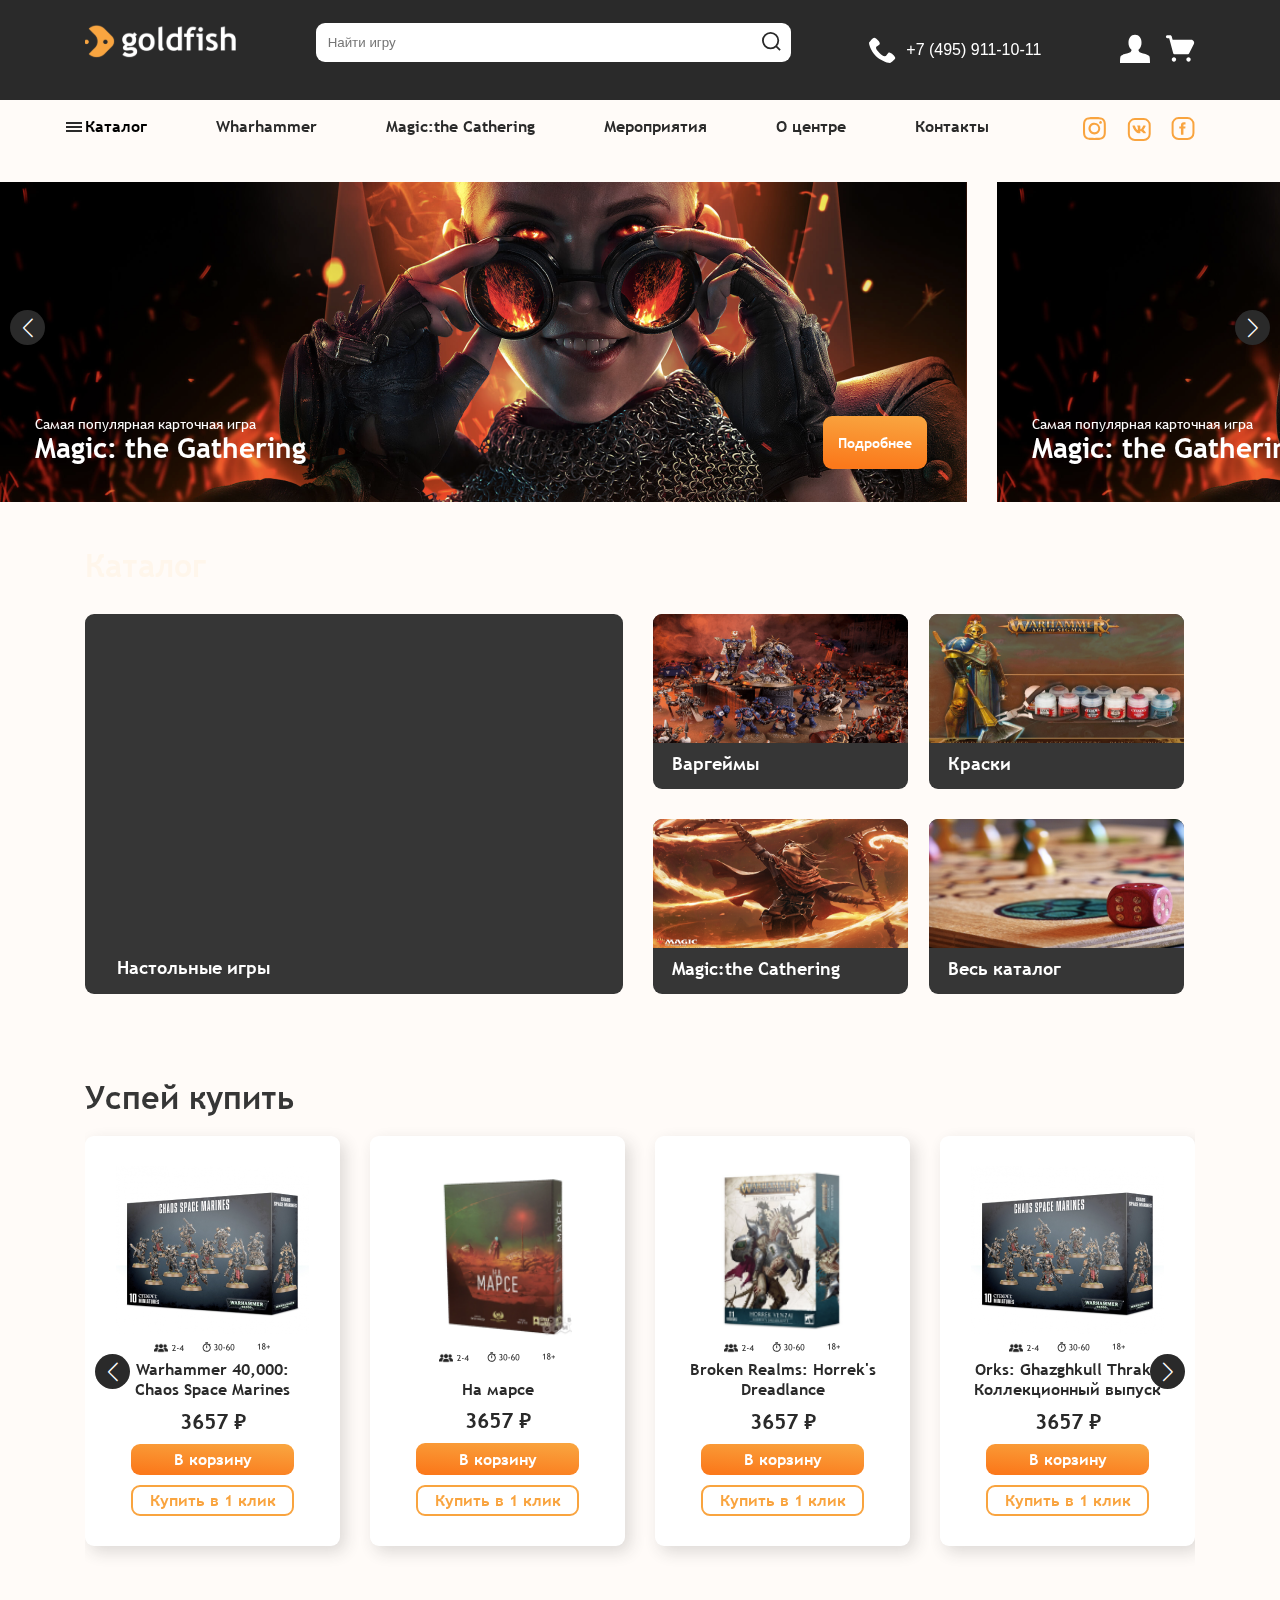
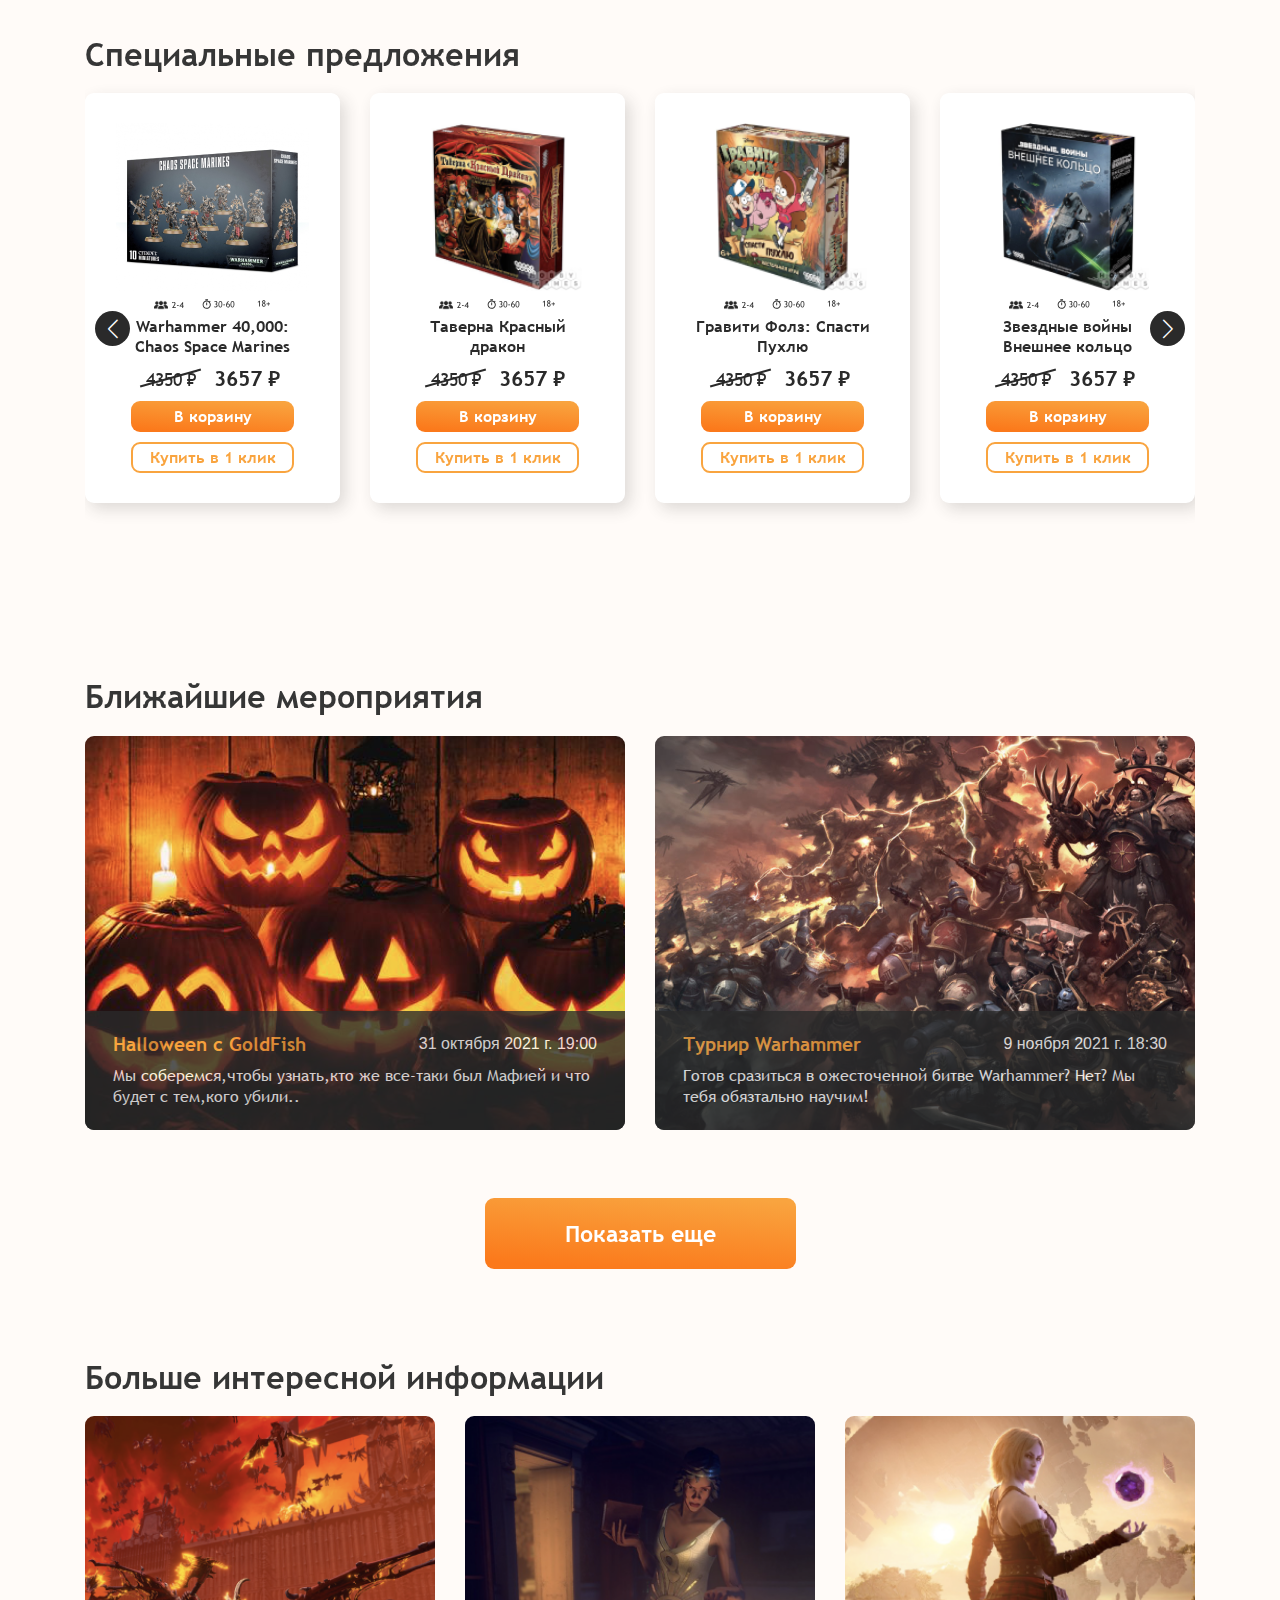
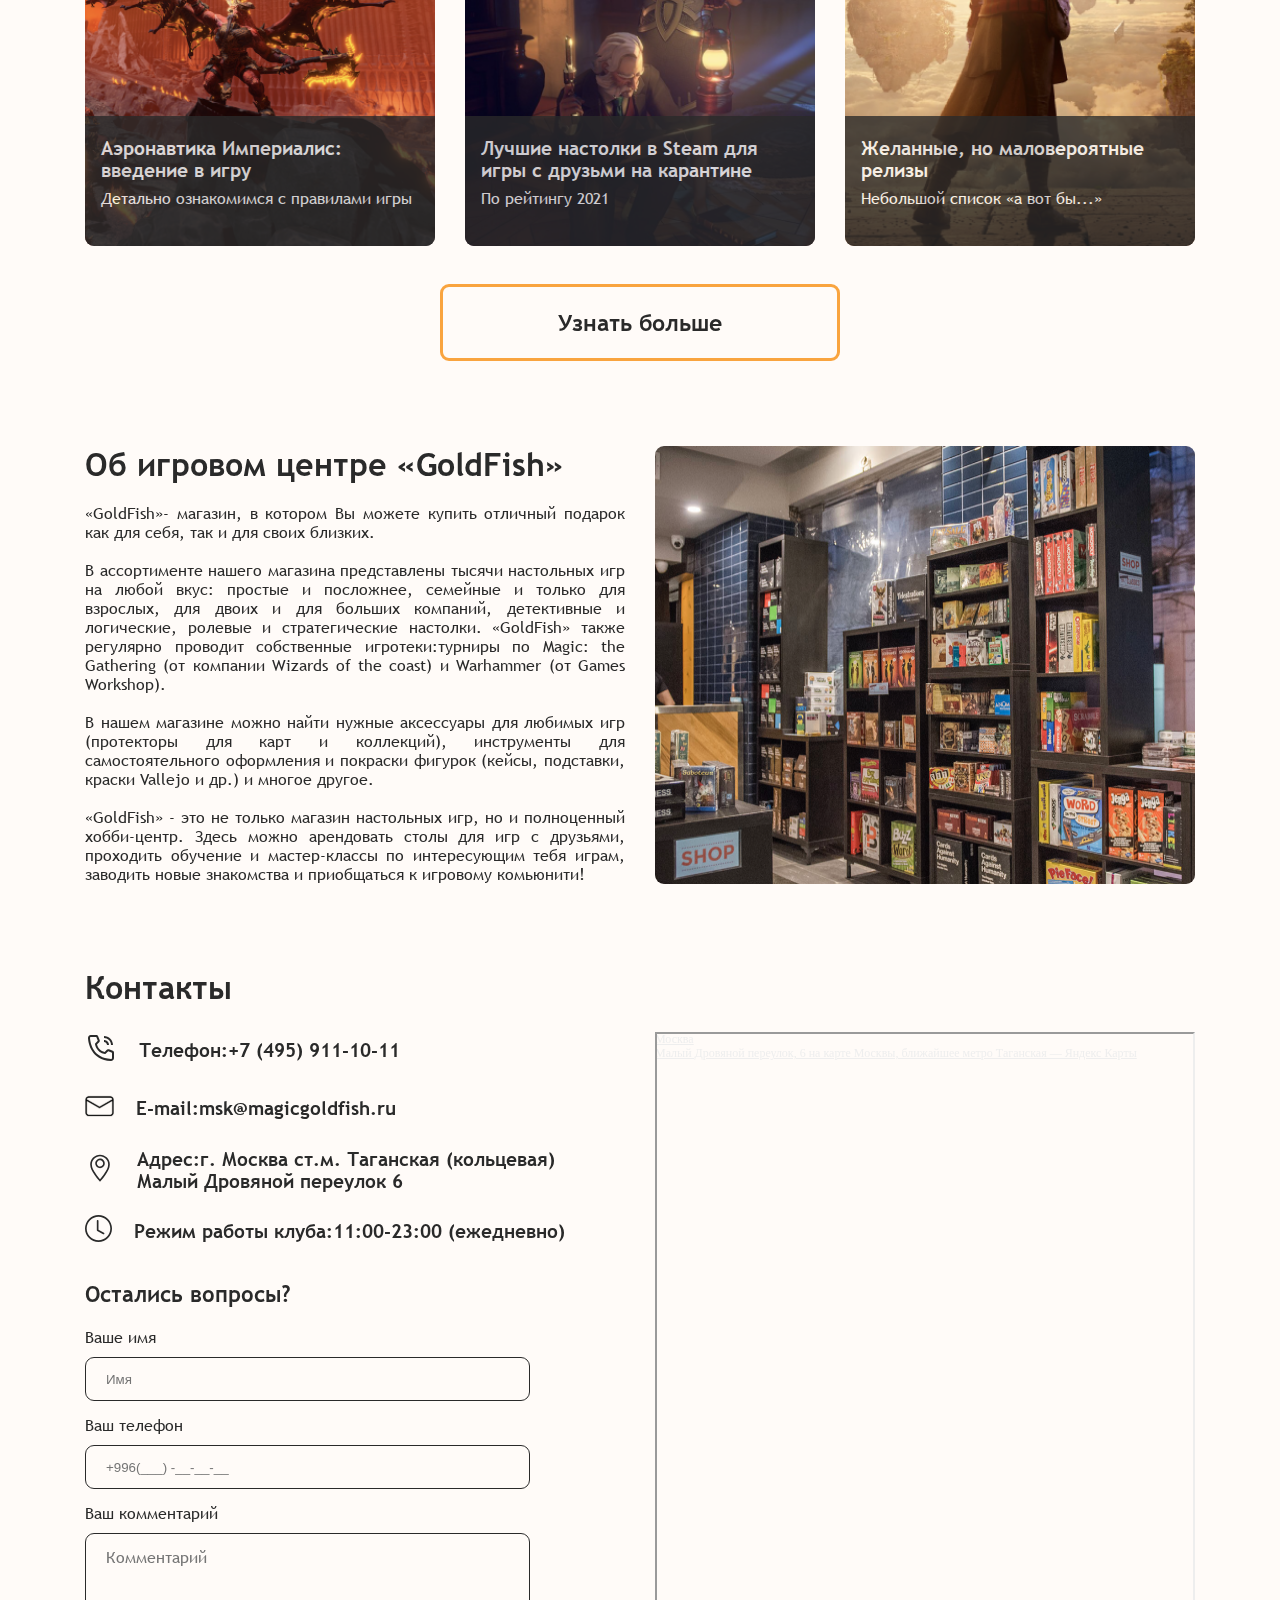
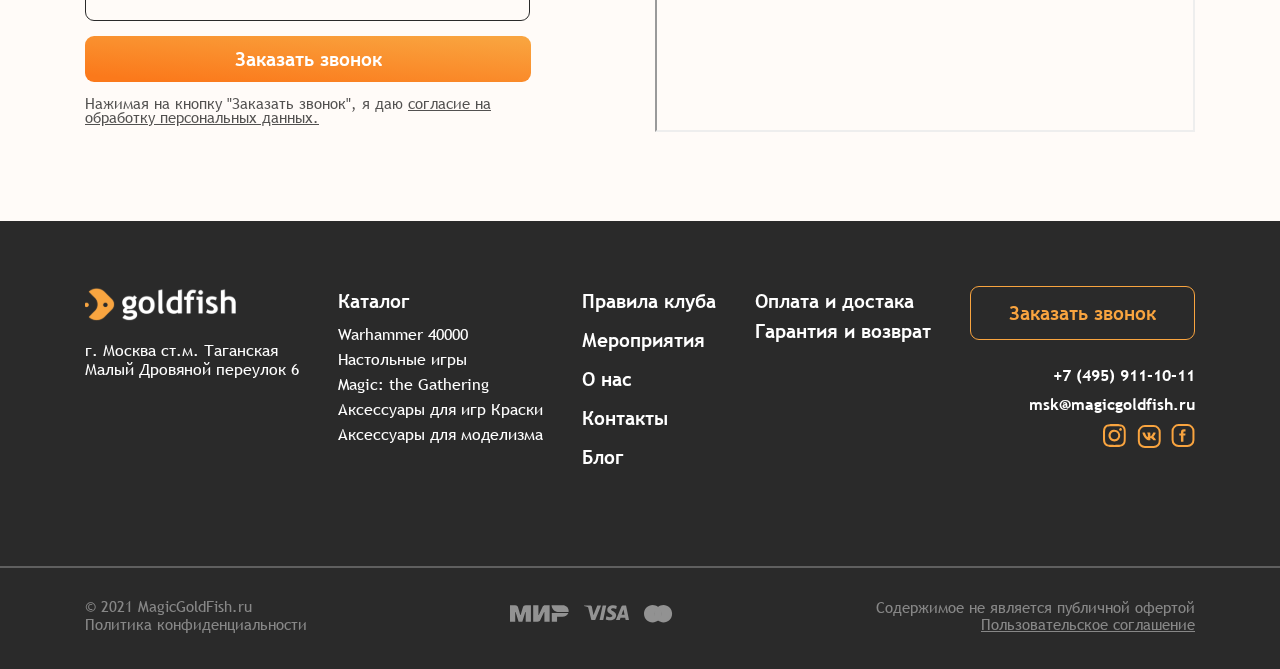
==== commit 8131afa2: "change any pages" ====
--- a/index.html
+++ b/index.html
@@ -14,7 +14,7 @@
 <body>
 <header id="header" class="header">
 
-        <div class="header__first">
+    <div class="header__first">
             <div class="container">
                 <div class="header__first_content">
                     <div class="header__first-image">
@@ -50,37 +50,37 @@
                 </div>
             </div>
         </div>
-        <div class="header__two">
-            <div class="container">
-                <div class="header_two_content">
-
-                    <ul class="header__two-list">
-                        <li class="list__catalog"><a class="list__catalog-a" href="">Каталог</a></li>
-                        <li><a href="./src/pages/warhammer/index.html">Wharhammer</a></li>
-                        <li><a href="">Magic:the Cathering</a></li>
-                        <li><a href="./src/pages/evens/index.html">Мероприятия</a></li>
-                        <li><a href="./src/pages/info_center/index.html">О центре</a></li>
-                        <li><a href="./src/pages/contact/index.html">Контакты</a></li>
-                    </ul>
-
-                    <div class="icons">
-                        <a href="" ><svg width="23" height="23" viewBox="0 0 23 23" fill="none" xmlns="http://www.w3.org/2000/svg">
-                            <path d="M11.4318 0.0888672C8.32951 0.0888672 7.9394 0.103157 6.72048 0.157458C5.50156 0.214617 4.67133 0.4061 3.94398 0.689038C3.18104 0.976004 2.48998 1.42614 1.91912 2.00798C1.33763 2.57914 0.887548 3.27011 0.60017 4.03284C0.317233 4.75876 0.124321 5.59043 0.0685909 6.80506C0.0142898 8.02684 0 8.41552 0 11.5221C0 14.6259 0.0142898 15.0145 0.0685909 16.2335C0.12575 17.4509 0.317233 18.2812 0.60017 19.0085C0.893111 19.7602 1.28322 20.3975 1.91912 21.0334C2.55358 21.6693 3.19091 22.0608 3.94255 22.3523C4.67133 22.6353 5.50013 22.8282 6.71762 22.8839C7.93797 22.9382 8.32665 22.9525 11.4318 22.9525C14.537 22.9525 14.9242 22.9382 16.1446 22.8839C17.3606 22.8268 18.1937 22.6353 18.9211 22.3523C19.6835 22.0652 20.3741 21.6151 20.9445 21.0334C21.5804 20.3975 21.9705 19.7602 22.2635 19.0085C22.545 18.2812 22.7379 17.4509 22.795 16.2335C22.8493 15.0145 22.8636 14.6259 22.8636 11.5207C22.8636 8.41552 22.8493 8.02684 22.795 6.80649C22.7379 5.59043 22.545 4.75876 22.2635 4.03284C21.9761 3.27009 21.526 2.57911 20.9445 2.00798C20.3738 1.42593 19.6827 0.975755 18.9197 0.689038C18.1909 0.4061 17.3592 0.213188 16.1432 0.157458C14.9228 0.103157 14.5356 0.0888672 11.429 0.0888672H11.4332H11.4318ZM10.4072 2.14945H11.4332C14.4855 2.14945 14.8471 2.15946 16.0517 2.21519C17.1663 2.2652 17.7722 2.4524 18.1752 2.60815C18.7082 2.81536 19.0897 3.064 19.4898 3.46411C19.8899 3.86423 20.1371 4.24433 20.3443 4.77877C20.5015 5.18031 20.6873 5.7862 20.7373 6.9008C20.793 8.10543 20.8045 8.46696 20.8045 11.5178C20.8045 14.5687 20.793 14.9317 20.7373 16.1363C20.6873 17.2509 20.5001 17.8553 20.3443 18.2583C20.1611 18.7547 19.8685 19.2035 19.4884 19.5715C19.0883 19.9717 18.7082 20.2189 18.1737 20.4261C17.7736 20.5833 17.1677 20.769 16.0517 20.8205C14.8471 20.8748 14.4855 20.8876 11.4332 20.8876C8.38095 20.8876 8.01799 20.8748 6.81336 20.8205C5.69876 20.769 5.0943 20.5833 4.69133 20.4261C4.19476 20.243 3.74553 19.951 3.37667 19.5715C2.99621 19.2029 2.70323 18.7537 2.51929 18.2569C2.36353 17.8553 2.17633 17.2495 2.12632 16.1349C2.07202 14.9302 2.06059 14.5687 2.06059 11.515C2.06059 8.46267 2.07202 8.10257 2.12632 6.89794C2.17776 5.78334 2.36353 5.17746 2.52072 4.77448C2.72792 4.24148 2.97656 3.85994 3.37667 3.45982C3.77679 3.05971 4.15689 2.8125 4.69133 2.6053C5.0943 2.44811 5.69876 2.26234 6.81336 2.2109C7.86795 2.16231 8.27664 2.14802 10.4072 2.14659V2.14945ZM17.535 4.04713C17.3548 4.04713 17.1764 4.08262 17.01 4.15156C16.8436 4.2205 16.6923 4.32155 16.565 4.44893C16.4376 4.57632 16.3365 4.72754 16.2676 4.89398C16.1986 5.06042 16.1632 5.2388 16.1632 5.41895C16.1632 5.5991 16.1986 5.77749 16.2676 5.94392C16.3365 6.11036 16.4376 6.26159 16.565 6.38897C16.6923 6.51636 16.8436 6.61741 17.01 6.68635C17.1764 6.75529 17.3548 6.79077 17.535 6.79077C17.8988 6.79077 18.2477 6.64624 18.505 6.38897C18.7623 6.13171 18.9068 5.78278 18.9068 5.41895C18.9068 5.05512 18.7623 4.7062 18.505 4.44893C18.2477 4.19166 17.8988 4.04713 17.535 4.04713ZM11.4332 5.65045C10.6546 5.6383 9.88123 5.78118 9.15828 6.07077C8.43534 6.36036 7.77723 6.79087 7.22227 7.33724C6.6673 7.88362 6.22657 8.53493 5.92574 9.25327C5.62491 9.97161 5.46998 10.7426 5.46998 11.5214C5.46998 12.3002 5.62491 13.0712 5.92574 13.7895C6.22657 14.5079 6.6673 15.1592 7.22227 15.7056C7.77723 16.2519 8.43534 16.6824 9.15828 16.972C9.88123 17.2616 10.6546 17.4045 11.4332 17.3924C12.9745 17.3683 14.4444 16.7392 15.5258 15.6408C16.6072 14.5424 17.2133 13.0628 17.2133 11.5214C17.2133 9.98 16.6072 8.50042 15.5258 7.40202C14.4444 6.30361 12.9745 5.67449 11.4332 5.65045ZM11.4332 7.7096C12.444 7.7096 13.4134 8.11113 14.1281 8.82584C14.8428 9.54056 15.2443 10.5099 15.2443 11.5207C15.2443 12.5314 14.8428 13.5008 14.1281 14.2155C13.4134 14.9302 12.444 15.3318 11.4332 15.3318C10.4225 15.3318 9.45312 14.9302 8.7384 14.2155C8.02369 13.5008 7.62216 12.5314 7.62216 11.5207C7.62216 10.5099 8.02369 9.54056 8.7384 8.82584C9.45312 8.11113 10.4225 7.7096 11.4332 7.7096Z" fill="#F9A43F"/>
-                        </svg>
-                        </a>
-                        <a href=""><svg width="25" height="24" viewBox="0 0 25 24" fill="none" xmlns="http://www.w3.org/2000/svg">
-                            <path d="M19.6038 9.1421C19.6976 8.84265 19.6038 8.62305 19.1607 8.62305H17.6928C17.3192 8.62305 17.1486 8.81302 17.0548 9.02168C17.0548 9.02168 16.3085 10.7727 15.2509 11.908C14.9095 12.2384 14.7535 12.3427 14.5674 12.3427C14.4744 12.3427 14.3392 12.2384 14.3392 11.9389V9.1421C14.3392 8.78276 14.2314 8.62305 13.9201 8.62305H11.6134C11.3805 8.62305 11.2399 8.7892 11.2399 8.94762C11.2399 9.28764 11.7687 9.36621 11.823 10.3245V12.4033C11.823 12.8586 11.738 12.9416 11.5505 12.9416C11.0532 12.9416 9.84294 11.1842 9.12469 9.17237C8.98479 8.78147 8.84355 8.62369 8.4687 8.62369H7.00142C6.58172 8.62369 6.49805 8.81367 6.49805 9.02232C6.49805 9.39712 6.9954 11.2518 8.81477 13.7048C10.0277 15.3798 11.7353 16.2878 13.2909 16.2878C14.2234 16.2878 14.3385 16.0862 14.3385 15.7385V14.4724C14.3385 14.0693 14.4275 13.9881 14.7227 13.9881C14.9396 13.9881 15.3131 14.0937 16.184 14.9007C17.1787 15.8576 17.3433 16.2872 17.9023 16.2872H19.3696C19.7886 16.2872 19.9981 16.0856 19.8776 15.6876C19.7457 15.2916 19.2705 14.7152 18.6399 14.0332C18.2972 13.6442 17.7851 13.2256 17.6292 13.0163C17.4116 12.7465 17.4745 12.6274 17.6292 12.3878C17.6298 12.3885 19.4178 9.96576 19.6038 9.1421Z" fill="#F9A43F"/>
-                            <rect x="2.83789" y="2.08887" width="20.8636" height="20.8636" rx="6" stroke="#F9A43F" stroke-width="2"/>
-                        </svg></a>
-                        <a href=""><svg width="24" height="23" viewBox="0 0 24 23" fill="none" xmlns="http://www.w3.org/2000/svg">
-                            <path d="M12.4341 9.45168V8.21051C12.4341 7.67267 12.5582 7.38307 13.427 7.38307H14.5027V5.31445H12.8478C10.7792 5.31445 9.95177 6.67974 9.95177 8.21051V9.45168H8.29688V11.5203H9.95177V17.7261H12.4341V11.5203H14.2545L14.5027 9.45168H12.4341Z" fill="#F9A43F"/>
-                            <rect x="1.58984" y="1.08887" width="20.8636" height="20.8636" rx="6" stroke="#F9A43F" stroke-width="2"/>
-                        </svg></a>
-                    </div>
-
-                </div>
-            </div>
-        </div>
+    <div class="header__two">
+        <div class="container">
+            <div class="header_two_content">
+
+                <ul class="header__two-list">
+                    <li class="list__catalog"><p class="list__catalog-a overlay__catalog-btn">Каталог</p></li>
+                    <li><a href="./src/pages/warhammer/index.html">Wharhammer</a></li>
+                    <li><a href="">Magic:the Cathering</a></li>
+                    <li><a href="./src/pages/evens/index.html">Мероприятия</a></li>
+                    <li><a href="./src/pages/info_center/index.html">О центре</a></li>
+                    <li><a href="./src/pages/contact/index.html">Контакты</a></li>
+                </ul>
+
+                <div class="icons">
+                    <a href="" ><svg width="23" height="23" viewBox="0 0 23 23" fill="none" xmlns="http://www.w3.org/2000/svg">
+                        <path d="M11.4318 0.0888672C8.32951 0.0888672 7.9394 0.103157 6.72048 0.157458C5.50156 0.214617 4.67133 0.4061 3.94398 0.689038C3.18104 0.976004 2.48998 1.42614 1.91912 2.00798C1.33763 2.57914 0.887548 3.27011 0.60017 4.03284C0.317233 4.75876 0.124321 5.59043 0.0685909 6.80506C0.0142898 8.02684 0 8.41552 0 11.5221C0 14.6259 0.0142898 15.0145 0.0685909 16.2335C0.12575 17.4509 0.317233 18.2812 0.60017 19.0085C0.893111 19.7602 1.28322 20.3975 1.91912 21.0334C2.55358 21.6693 3.19091 22.0608 3.94255 22.3523C4.67133 22.6353 5.50013 22.8282 6.71762 22.8839C7.93797 22.9382 8.32665 22.9525 11.4318 22.9525C14.537 22.9525 14.9242 22.9382 16.1446 22.8839C17.3606 22.8268 18.1937 22.6353 18.9211 22.3523C19.6835 22.0652 20.3741 21.6151 20.9445 21.0334C21.5804 20.3975 21.9705 19.7602 22.2635 19.0085C22.545 18.2812 22.7379 17.4509 22.795 16.2335C22.8493 15.0145 22.8636 14.6259 22.8636 11.5207C22.8636 8.41552 22.8493 8.02684 22.795 6.80649C22.7379 5.59043 22.545 4.75876 22.2635 4.03284C21.9761 3.27009 21.526 2.57911 20.9445 2.00798C20.3738 1.42593 19.6827 0.975755 18.9197 0.689038C18.1909 0.4061 17.3592 0.213188 16.1432 0.157458C14.9228 0.103157 14.5356 0.0888672 11.429 0.0888672H11.4332H11.4318ZM10.4072 2.14945H11.4332C14.4855 2.14945 14.8471 2.15946 16.0517 2.21519C17.1663 2.2652 17.7722 2.4524 18.1752 2.60815C18.7082 2.81536 19.0897 3.064 19.4898 3.46411C19.8899 3.86423 20.1371 4.24433 20.3443 4.77877C20.5015 5.18031 20.6873 5.7862 20.7373 6.9008C20.793 8.10543 20.8045 8.46696 20.8045 11.5178C20.8045 14.5687 20.793 14.9317 20.7373 16.1363C20.6873 17.2509 20.5001 17.8553 20.3443 18.2583C20.1611 18.7547 19.8685 19.2035 19.4884 19.5715C19.0883 19.9717 18.7082 20.2189 18.1737 20.4261C17.7736 20.5833 17.1677 20.769 16.0517 20.8205C14.8471 20.8748 14.4855 20.8876 11.4332 20.8876C8.38095 20.8876 8.01799 20.8748 6.81336 20.8205C5.69876 20.769 5.0943 20.5833 4.69133 20.4261C4.19476 20.243 3.74553 19.951 3.37667 19.5715C2.99621 19.2029 2.70323 18.7537 2.51929 18.2569C2.36353 17.8553 2.17633 17.2495 2.12632 16.1349C2.07202 14.9302 2.06059 14.5687 2.06059 11.515C2.06059 8.46267 2.07202 8.10257 2.12632 6.89794C2.17776 5.78334 2.36353 5.17746 2.52072 4.77448C2.72792 4.24148 2.97656 3.85994 3.37667 3.45982C3.77679 3.05971 4.15689 2.8125 4.69133 2.6053C5.0943 2.44811 5.69876 2.26234 6.81336 2.2109C7.86795 2.16231 8.27664 2.14802 10.4072 2.14659V2.14945ZM17.535 4.04713C17.3548 4.04713 17.1764 4.08262 17.01 4.15156C16.8436 4.2205 16.6923 4.32155 16.565 4.44893C16.4376 4.57632 16.3365 4.72754 16.2676 4.89398C16.1986 5.06042 16.1632 5.2388 16.1632 5.41895C16.1632 5.5991 16.1986 5.77749 16.2676 5.94392C16.3365 6.11036 16.4376 6.26159 16.565 6.38897C16.6923 6.51636 16.8436 6.61741 17.01 6.68635C17.1764 6.75529 17.3548 6.79077 17.535 6.79077C17.8988 6.79077 18.2477 6.64624 18.505 6.38897C18.7623 6.13171 18.9068 5.78278 18.9068 5.41895C18.9068 5.05512 18.7623 4.7062 18.505 4.44893C18.2477 4.19166 17.8988 4.04713 17.535 4.04713ZM11.4332 5.65045C10.6546 5.6383 9.88123 5.78118 9.15828 6.07077C8.43534 6.36036 7.77723 6.79087 7.22227 7.33724C6.6673 7.88362 6.22657 8.53493 5.92574 9.25327C5.62491 9.97161 5.46998 10.7426 5.46998 11.5214C5.46998 12.3002 5.62491 13.0712 5.92574 13.7895C6.22657 14.5079 6.6673 15.1592 7.22227 15.7056C7.77723 16.2519 8.43534 16.6824 9.15828 16.972C9.88123 17.2616 10.6546 17.4045 11.4332 17.3924C12.9745 17.3683 14.4444 16.7392 15.5258 15.6408C16.6072 14.5424 17.2133 13.0628 17.2133 11.5214C17.2133 9.98 16.6072 8.50042 15.5258 7.40202C14.4444 6.30361 12.9745 5.67449 11.4332 5.65045ZM11.4332 7.7096C12.444 7.7096 13.4134 8.11113 14.1281 8.82584C14.8428 9.54056 15.2443 10.5099 15.2443 11.5207C15.2443 12.5314 14.8428 13.5008 14.1281 14.2155C13.4134 14.9302 12.444 15.3318 11.4332 15.3318C10.4225 15.3318 9.45312 14.9302 8.7384 14.2155C8.02369 13.5008 7.62216 12.5314 7.62216 11.5207C7.62216 10.5099 8.02369 9.54056 8.7384 8.82584C9.45312 8.11113 10.4225 7.7096 11.4332 7.7096Z" fill="#F9A43F"/>
+                    </svg>
+                    </a>
+                    <a href=""><svg width="25" height="24" viewBox="0 0 25 24" fill="none" xmlns="http://www.w3.org/2000/svg">
+                        <path d="M19.6038 9.1421C19.6976 8.84265 19.6038 8.62305 19.1607 8.62305H17.6928C17.3192 8.62305 17.1486 8.81302 17.0548 9.02168C17.0548 9.02168 16.3085 10.7727 15.2509 11.908C14.9095 12.2384 14.7535 12.3427 14.5674 12.3427C14.4744 12.3427 14.3392 12.2384 14.3392 11.9389V9.1421C14.3392 8.78276 14.2314 8.62305 13.9201 8.62305H11.6134C11.3805 8.62305 11.2399 8.7892 11.2399 8.94762C11.2399 9.28764 11.7687 9.36621 11.823 10.3245V12.4033C11.823 12.8586 11.738 12.9416 11.5505 12.9416C11.0532 12.9416 9.84294 11.1842 9.12469 9.17237C8.98479 8.78147 8.84355 8.62369 8.4687 8.62369H7.00142C6.58172 8.62369 6.49805 8.81367 6.49805 9.02232C6.49805 9.39712 6.9954 11.2518 8.81477 13.7048C10.0277 15.3798 11.7353 16.2878 13.2909 16.2878C14.2234 16.2878 14.3385 16.0862 14.3385 15.7385V14.4724C14.3385 14.0693 14.4275 13.9881 14.7227 13.9881C14.9396 13.9881 15.3131 14.0937 16.184 14.9007C17.1787 15.8576 17.3433 16.2872 17.9023 16.2872H19.3696C19.7886 16.2872 19.9981 16.0856 19.8776 15.6876C19.7457 15.2916 19.2705 14.7152 18.6399 14.0332C18.2972 13.6442 17.7851 13.2256 17.6292 13.0163C17.4116 12.7465 17.4745 12.6274 17.6292 12.3878C17.6298 12.3885 19.4178 9.96576 19.6038 9.1421Z" fill="#F9A43F"/>
+                        <rect x="2.83789" y="2.08887" width="20.8636" height="20.8636" rx="6" stroke="#F9A43F" stroke-width="2"/>
+                    </svg></a>
+                    <a href=""><svg width="24" height="23" viewBox="0 0 24 23" fill="none" xmlns="http://www.w3.org/2000/svg">
+                        <path d="M12.4341 9.45168V8.21051C12.4341 7.67267 12.5582 7.38307 13.427 7.38307H14.5027V5.31445H12.8478C10.7792 5.31445 9.95177 6.67974 9.95177 8.21051V9.45168H8.29688V11.5203H9.95177V17.7261H12.4341V11.5203H14.2545L14.5027 9.45168H12.4341Z" fill="#F9A43F"/>
+                        <rect x="1.58984" y="1.08887" width="20.8636" height="20.8636" rx="6" stroke="#F9A43F" stroke-width="2"/>
+                    </svg></a>
+                </div>
+
+            </div>
+        </div>
+    </div>
 </header>
 
 <main>
@@ -140,7 +140,10 @@
                 <div class="catalog__row">
                     <div class="catalog__game">
                         <div>
-                            <iframe autoplay class="catalog__video" src="https://www.youtube.com/embed/QlpujI-nKrE" title="YouTube video player" frameborder="0" allow="accelerometer; autoplay; clipboard-write; encrypted-media; gyroscope; picture-in-picture" allowfullscreen></iframe>
+                            <iframe class="catalog__video"
+                                    src="https://www.youtube.com/embed/QlpujI-nKrE?&autoplay=1&loop=1&rel=0"
+                                    title="YouTube video player" frameborder="0"
+                                    allow="accelerometer; autoplay; clipboard-write; encrypted-media; gyroscope; picture-in-picture" allowfullscreen></iframe>
                         </div>
                         <p class="catalog__game-title">Настольные игры</p>
                     </div>
@@ -723,7 +726,7 @@
         <form action="#" class="popup__form-register">
             <h2 class="popup__title">Войдите или зарегистрируйтесь</h2>
 
-            <div class="popup__logins">
+            <div class="popup__logins2">
                 <a class="popup__login2">Вход</a>
                 <a class="popup__register2">Регистрация</a>
             </div>
@@ -773,12 +776,55 @@
         </span>
      </div>
 </div>
-
-<a href="#header" class="goTop">Вверх</a>
-
-
-<script src="./src/js/three.r119.min.js"></script>
-<script src="./src/js/vanta.net.min.js"></script>
+<div class="overlay__catalog">
+    <div class="overlay__catalog-row">
+        <div class="overlay__catalog-titles">
+            <svg width="15" height="15" viewBox="0 0 15 15" fill="none" xmlns="http://www.w3.org/2000/svg">
+                <path d="M2.64016 1.27L7.50016 6.13L12.3402 1.29C12.425 1.19972 12.5272 1.12749 12.6406 1.07766C12.754 1.02783 12.8763 1.00141 13.0002 1C13.2654 1 13.5197 1.10536 13.7073 1.29289C13.8948 1.48043 14.0002 1.73478 14.0002 2C14.0025 2.1226 13.9797 2.24439 13.9333 2.35788C13.8869 2.47138 13.8178 2.57419 13.7302 2.66L8.84016 7.5L13.7302 12.39C13.895 12.5512 13.9916 12.7696 14.0002 13C14.0002 13.2652 13.8948 13.5196 13.7073 13.7071C13.5197 13.8946 13.2654 14 13.0002 14C12.8727 14.0053 12.7456 13.984 12.6268 13.9375C12.508 13.8911 12.4002 13.8204 12.3102 13.73L7.50016 8.87L2.65016 13.72C2.56567 13.8073 2.46473 13.8769 2.35316 13.925C2.2416 13.9731 2.12163 13.9986 2.00016 14C1.73495 14 1.48059 13.8946 1.29306 13.7071C1.10552 13.5196 1.00016 13.2652 1.00016 13C0.997831 12.8774 1.02058 12.7556 1.06701 12.6421C1.11344 12.5286 1.18257 12.4258 1.27016 12.34L6.16016 7.5L1.27016 2.61C1.10535 2.44876 1.0087 2.23041 1.00016 2C1.00016 1.73478 1.10552 1.48043 1.29306 1.29289C1.48059 1.10536 1.73495 1 2.00016 1C2.24016 1.003 2.47016 1.1 2.64016 1.27Z" fill="#2A2A2A"/>
+            </svg>
+            <p class="overlay__catalog-title">Все категории</p>
+        </div>
+        <div class="overlay__catalog-section-row">
+            <div class="overlay__catalog-section">Настольные игры <svg width="8" height="14" viewBox="0 0 8 14" fill="none" xmlns="http://www.w3.org/2000/svg">
+                <path d="M0 12L5 7L0 2L1 0L8 7L1 14L0 12Z" fill="#C8C5C3"/>
+            </svg>
+            </div>
+            <div class="overlay__catalog-section">Warhammer 40000 <svg width="8" height="14" viewBox="0 0 8 14" fill="none" xmlns="http://www.w3.org/2000/svg">
+                <path d="M0 12L5 7L0 2L1 0L8 7L1 14L0 12Z" fill="#C8C5C3"/>
+            </svg>
+            </div>
+            <div class="overlay__catalog-section">Magic: the Gathering <svg width="8" height="14" viewBox="0 0 8 14" fill="none" xmlns="http://www.w3.org/2000/svg">
+                <path d="M0 12L5 7L0 2L1 0L8 7L1 14L0 12Z" fill="#C8C5C3"/>
+            </svg>
+            </div>
+            <div class="overlay__catalog-section">Аксессуары для игр <svg width="8" height="14" viewBox="0 0 8 14" fill="none" xmlns="http://www.w3.org/2000/svg">
+                <path d="M0 12L5 7L0 2L1 0L8 7L1 14L0 12Z" fill="#C8C5C3"/>
+            </svg>
+            </div>
+            <div class="overlay__catalog-section">Краски <div class="svg__div"><svg width="8" height="14" viewBox="0 0 8 14" fill="none" xmlns="http://www.w3.org/2000/svg">
+                <path d="M0 12L5 7L0 2L1 0L8 7L1 14L0 12Z" fill="#C8C5C3"/>
+            </svg></div>
+            </div>
+            <div class="overlay__catalog-section">Товары для детей <svg width="8" height="14" viewBox="0 0 8 14" fill="none" xmlns="http://www.w3.org/2000/svg">
+                <path d="M0 12L5 7L0 2L1 0L8 7L1 14L0 12Z" fill="#C8C5C3"/>
+            </svg>
+            </div>
+            <div class="overlay__catalog-section">Аксессуары для моделизма <svg width="8" height="14" viewBox="0 0 8 14" fill="none" xmlns="http://www.w3.org/2000/svg">
+                <path d="M0 12L5 7L0 2L1 0L8 7L1 14L0 12Z" fill="#C8C5C3"/>
+            </svg>
+            </div>
+        </div>
+    </div>
+
+
+
+
+
+</div>
+
+<a href="#header" class="goTop">Вверх </a>
+
+
 <script src="./src/js/inputmask.min.js"></script>
 <script src="https://unpkg.com/swiper@8/swiper-bundle.min.js"></script>
 <script src="src/js/main.js"></script>
--- a/src/css/style.css
+++ b/src/css/style.css
@@ -186,7 +186,7 @@
 }
 
 .swiper {
-  padding: 55px 0 0 0;
+  padding: 20px 0 0 0;
   display: -webkit-box;
   display: -ms-flexbox;
   display: flex;
@@ -444,8 +444,8 @@
   padding: 30px;
 }
 .swiper__buy:hover {
-  -webkit-transform: scale(1.2);
-          transform: scale(1.2);
+  -webkit-transform: scale(1.1);
+          transform: scale(1.1);
   -webkit-transition: 1s;
   transition: 1s;
 }
@@ -1256,7 +1256,52 @@
           justify-content: center;
   width: 70%;
 }
-.popup__register::before {
+.popup__logins2 {
+  font-family: "Trebuchet MS", sans-serif;
+  font-style: normal;
+  font-weight: 700;
+  font-size: 19px;
+  line-height: 22px;
+  color: #2A2A2A;
+  position: relative;
+  display: none;
+  -webkit-box-orient: horizontal;
+  -webkit-box-direction: normal;
+      -ms-flex-direction: row;
+          flex-direction: row;
+  border-bottom: 2px solid #2A2A2A12;
+  width: 100%;
+  padding-bottom: 7px;
+  margin-bottom: 20px;
+}
+.popup__logins2-active {
+  display: -webkit-box;
+  display: -ms-flexbox;
+  display: flex;
+}
+.popup__login2 {
+  cursor: pointer;
+  position: relative;
+  display: -webkit-box;
+  display: -ms-flexbox;
+  display: flex;
+  -webkit-box-pack: center;
+      -ms-flex-pack: center;
+          justify-content: center;
+  width: 30%;
+}
+.popup__register2 {
+  cursor: pointer;
+  position: relative;
+  display: -webkit-box;
+  display: -ms-flexbox;
+  display: flex;
+  -webkit-box-pack: center;
+      -ms-flex-pack: center;
+          justify-content: center;
+  width: 70%;
+}
+.popup__register2::before {
   content: "";
   display: -webkit-box;
   display: -ms-flexbox;
@@ -1831,7 +1876,126 @@
   background: url("../image/Evens/warhammer.png") center/cover no-repeat;
 }
 
+.overlay__catalog {
+  max-width: 100%;
+  position: fixed;
+  top: 100px;
+  left: 185px;
+  width: 1130px;
+  height: 350px;
+  background: #FFFBF8;
+  -webkit-box-shadow: 5px 6px 15px rgba(251, 121, 27, 0.63);
+          box-shadow: 5px 6px 15px rgba(251, 121, 27, 0.63);
+  z-index: 1010;
+  font-family: "Trebuchet MS", sans-serif;
+  font-style: normal;
+  font-weight: 700;
+  font-size: 16px;
+  line-height: 249.6%;
+  color: #2A2A2A;
+  display: none;
+  -webkit-box-orient: horizontal;
+  -webkit-box-direction: normal;
+      -ms-flex-direction: row;
+          flex-direction: row;
+  -webkit-transition: 1s;
+  transition: 1s;
+  opacity: 0;
+}
+.overlay__catalog-active {
+  opacity: 100;
+  display: -webkit-box;
+  display: -ms-flexbox;
+  display: flex;
+  -webkit-transition: 1s;
+  transition: 1s;
+}
+.overlay__catalog-titles {
+  cursor: pointer;
+  padding: 10px;
+  display: -webkit-box;
+  display: -ms-flexbox;
+  display: flex;
+  -webkit-box-orient: horizontal;
+  -webkit-box-direction: normal;
+      -ms-flex-direction: row;
+          flex-direction: row;
+  -webkit-box-align: center;
+      -ms-flex-align: center;
+          align-items: center;
+  -webkit-column-gap: 20px;
+     -moz-column-gap: 20px;
+          column-gap: 20px;
+  position: relative;
+  -webkit-transition: 1s;
+  transition: 1s;
+}
+.overlay__catalog-titles:hover {
+  background: #F9A43F;
+  -webkit-transition: 1s;
+  transition: 1s;
+}
+.overlay__catalog-titles::before {
+  content: "";
+  position: absolute;
+  width: 270px;
+  height: 2px;
+  bottom: 0;
+  left: 0;
+  border-bottom: 2px solid rgba(42, 42, 42, 0.26);
+}
+.overlay__catalog-row {
+  max-width: 100%;
+  width: 270px;
+  height: 100%;
+}
+.overlay__catalog-row::before {
+  content: "";
+  position: absolute;
+  width: 2px;
+  height: 100%;
+  left: 267px;
+  border-right: 2px solid rgba(42, 42, 42, 0.26);
+}
+.overlay__catalog-section {
+  cursor: pointer;
+  padding: 0 10px 0 15px;
+  display: -webkit-box;
+  display: -ms-flexbox;
+  display: flex;
+  -webkit-box-orient: horizontal;
+  -webkit-box-direction: normal;
+      -ms-flex-direction: row;
+          flex-direction: row;
+  -webkit-box-pack: justify;
+      -ms-flex-pack: justify;
+          justify-content: space-between;
+  width: 100%;
+  -webkit-box-align: center;
+      -ms-flex-align: center;
+          align-items: center;
+  -webkit-transition: 1s;
+  transition: 1s;
+}
+.overlay__catalog-section:hover {
+  -webkit-transition: 1s;
+  transition: 1s;
+  background: #F9A43F;
+}
+
+.overlay__catalog-btn {
+  cursor: pointer;
+}
+.overlay__catalog-btn:hover {
+  color: #F9A43F;
+}
+
 .goTop {
+  font-family: "Trebuchet MS", sans-serif;
+  font-style: normal;
+  font-weight: 700;
+  font-size: 16px;
+  line-height: 19px;
   display: inline-block;
   position: fixed;
   padding: 10px 25px;
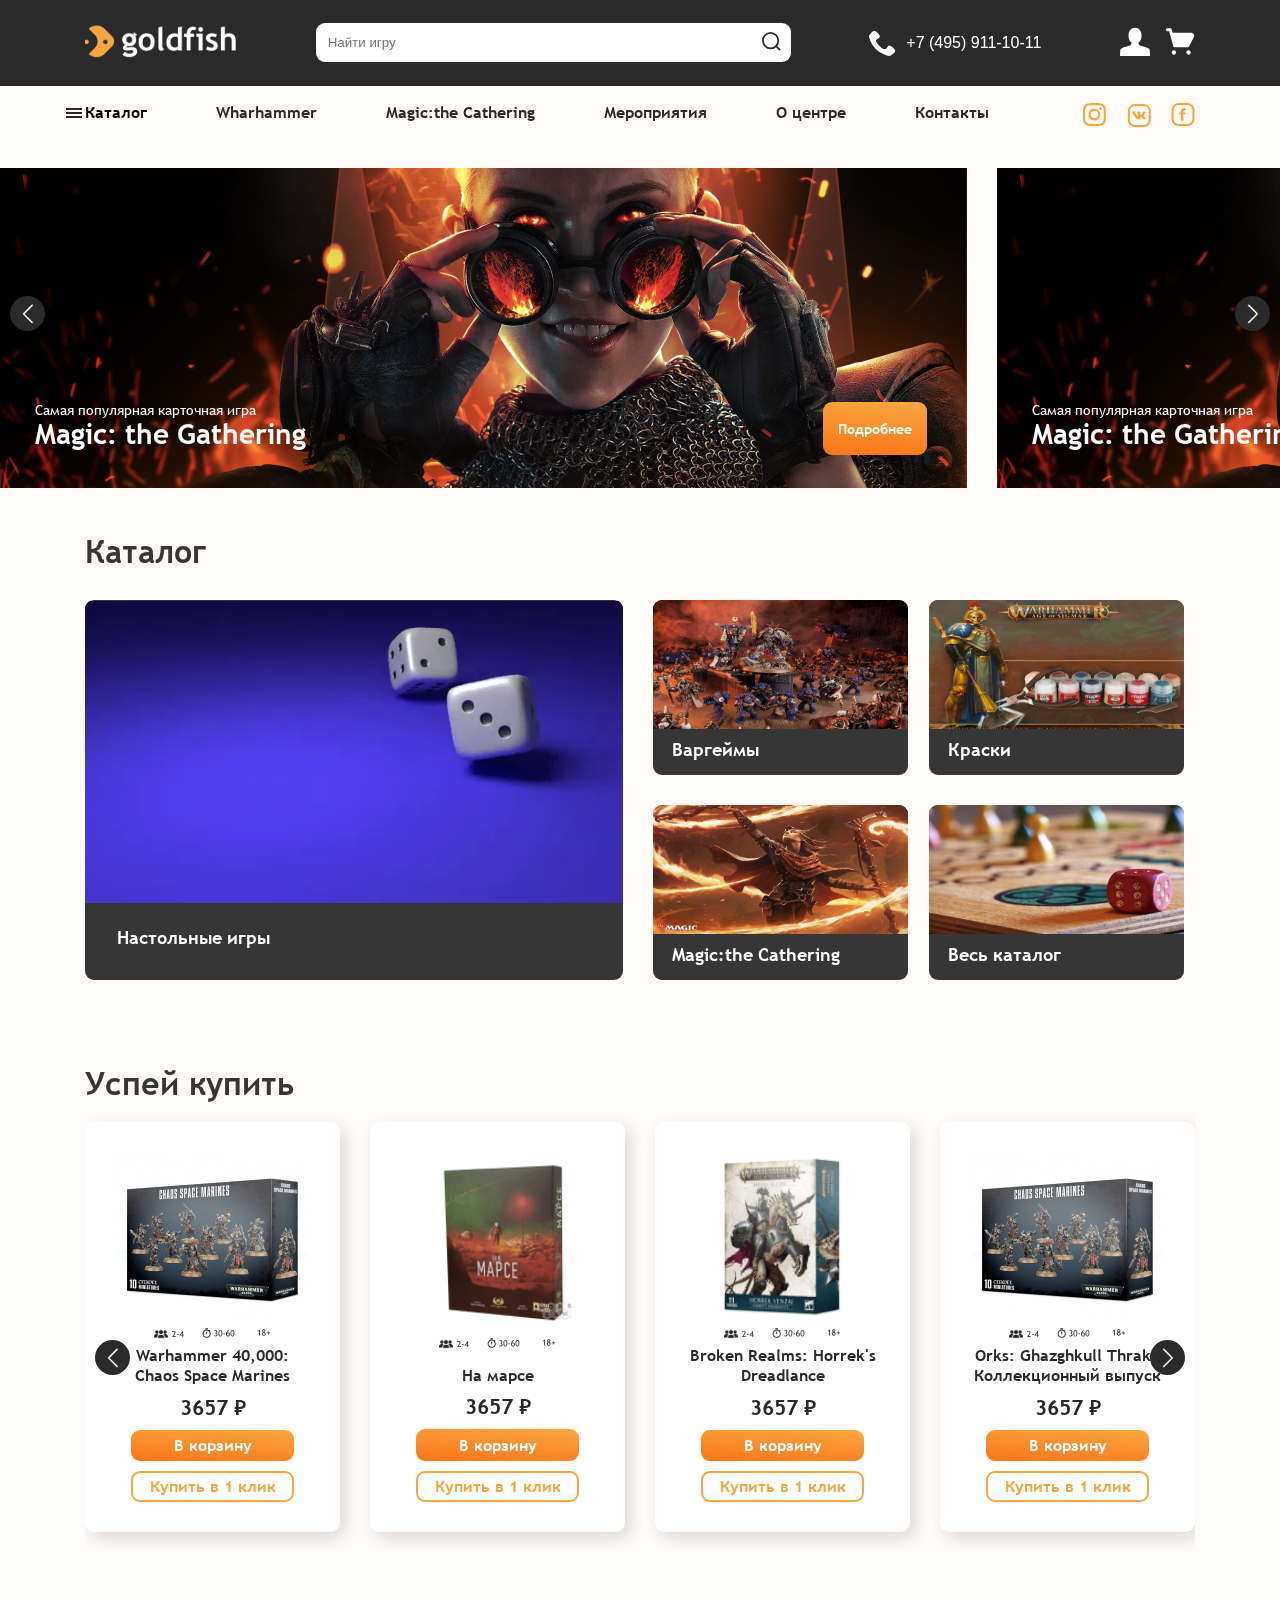
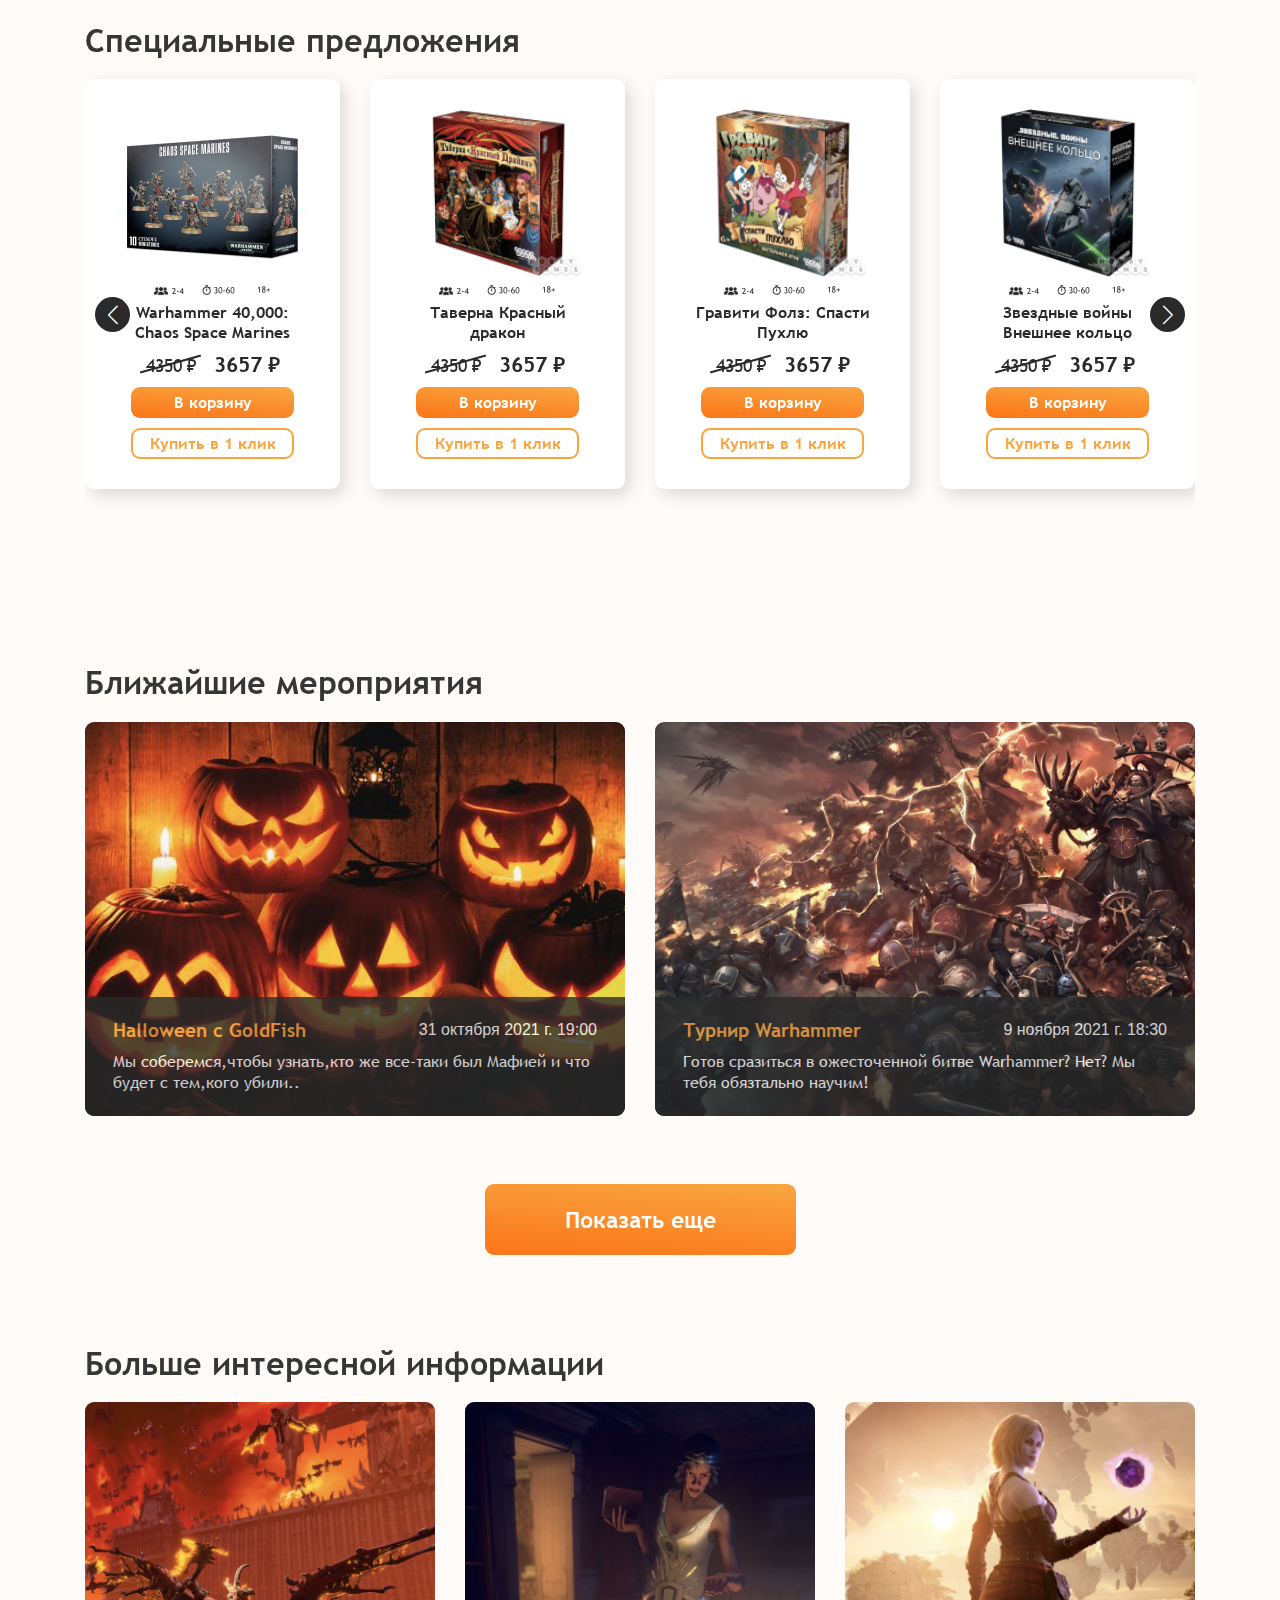
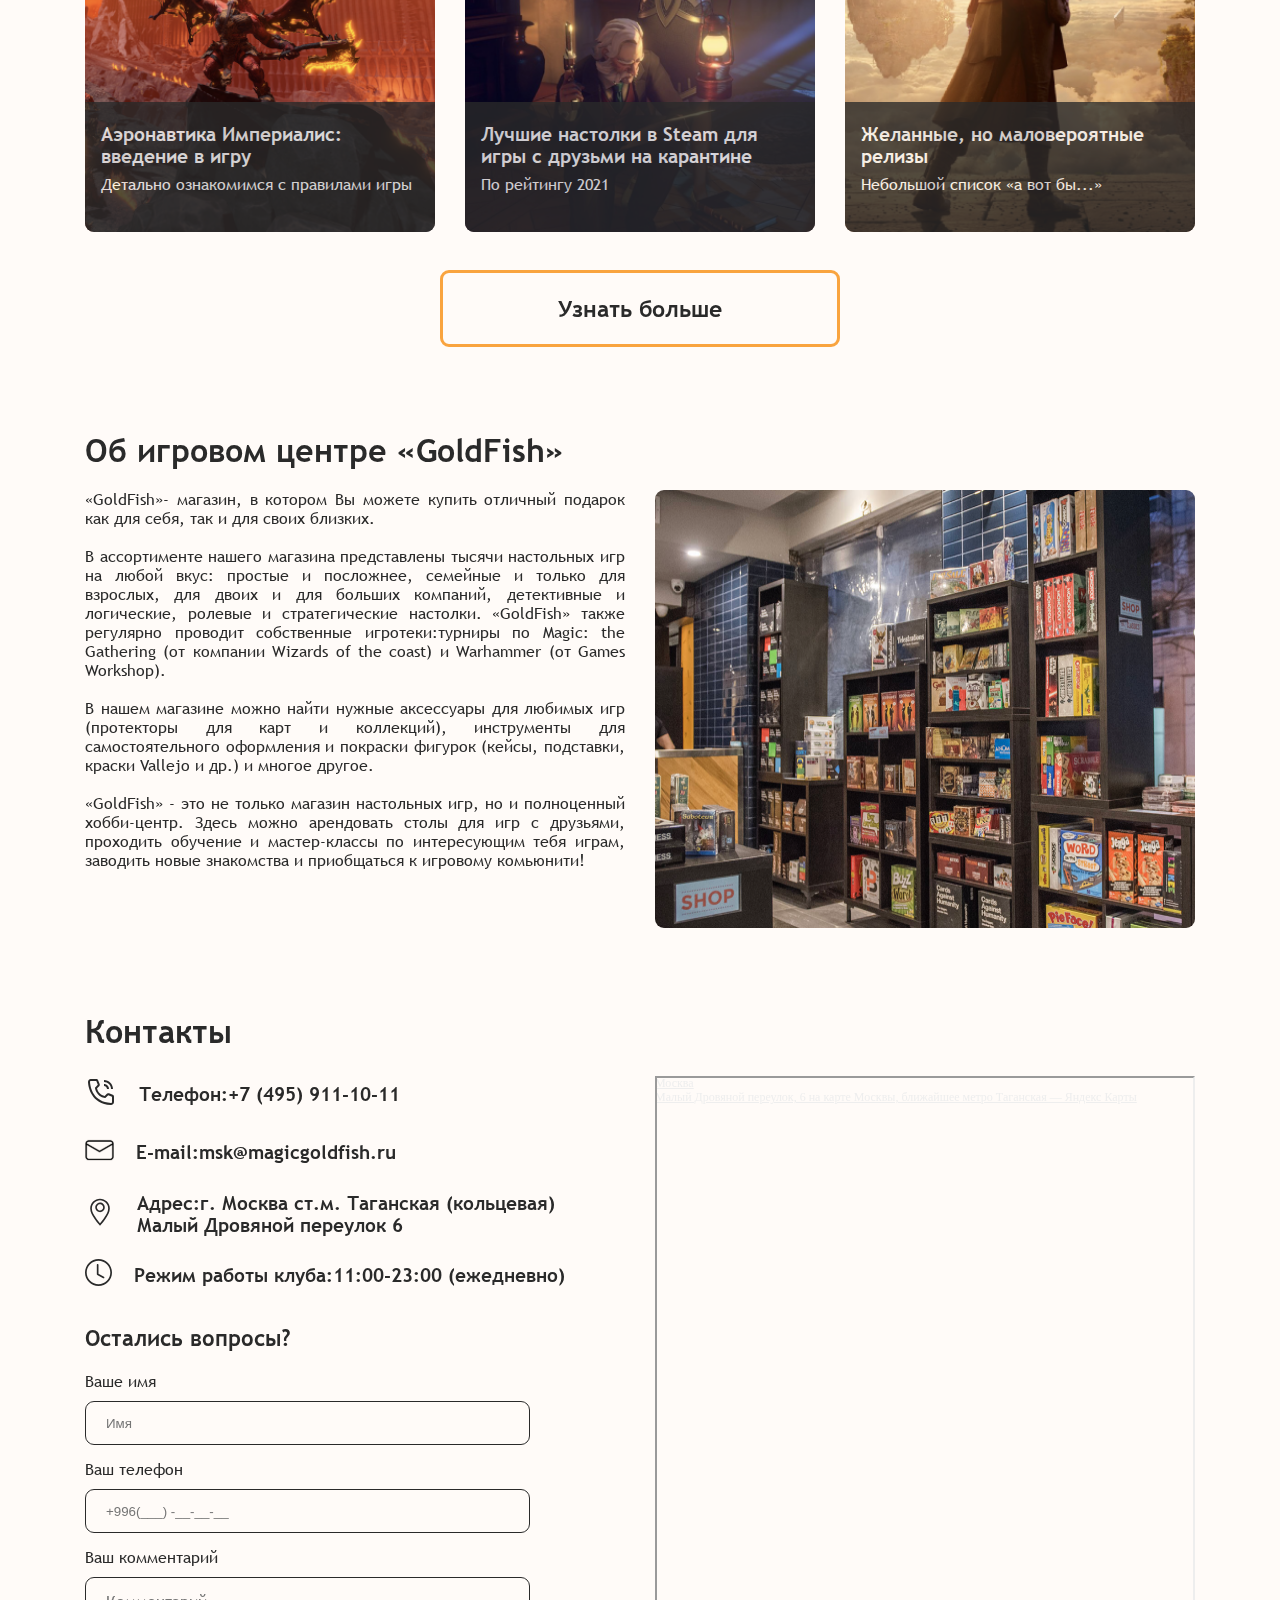
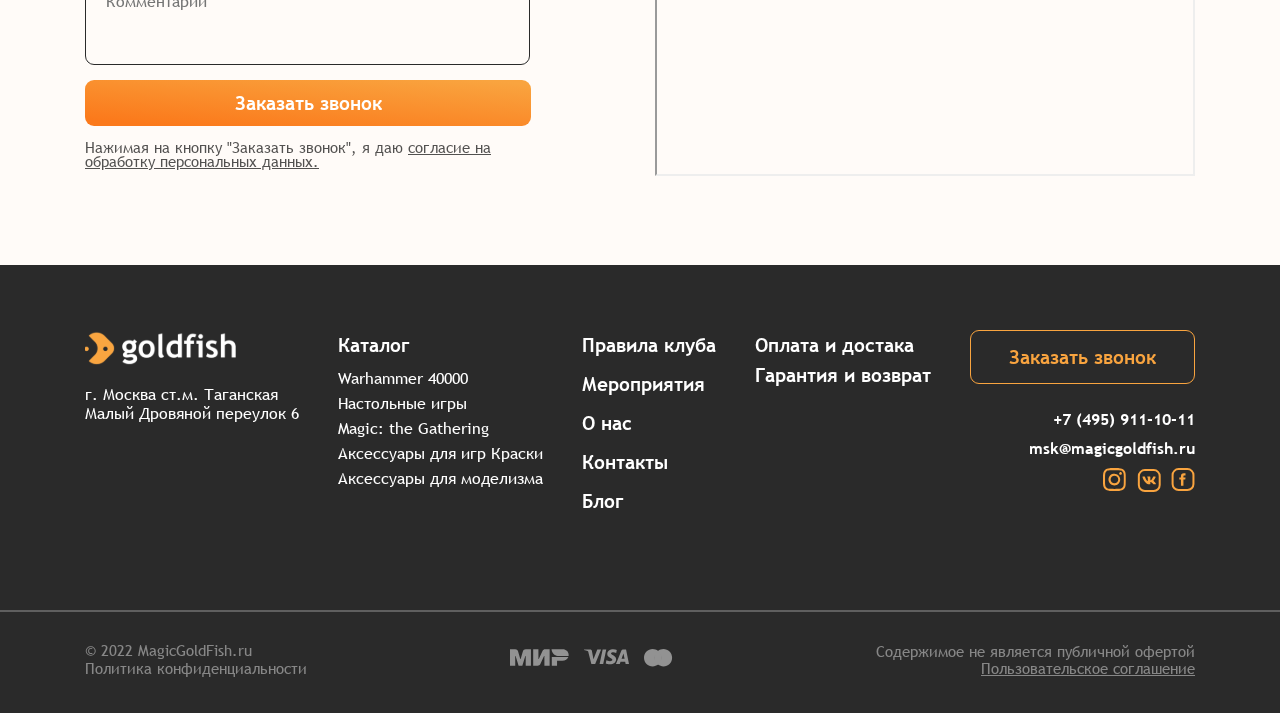
==== commit 03d65bfd: "gh-pages" ====
--- a/index.html
+++ b/index.html
@@ -13,7 +13,6 @@
 </head>
 <body>
 <header id="header" class="header">
-
     <div class="header__first">
             <div class="container">
                 <div class="header__first_content">
@@ -28,7 +27,7 @@
                         </div>
                     </label>
 
-                    <a class="header__first-telefon-a" href="">
+                    <a class="header__first-telefon-a" href="tel:+996555362034">
                         <svg class="a__telefon" width="27" height="26" viewBox="0 0 27 26" fill="none" xmlns="http://www.w3.org/2000/svg">
                             <path d="M19.25 15.875C17.5 17.5625 17.5 19.25 15.75 19.25C14 19.25 12.25 17.5625 10.5 15.875C8.75 14.1875 7 12.5 7 10.8125C7 9.125 8.75 9.125 10.5 7.4375C12.25 5.75 7 0.6875 5.25 0.6875C3.5 0.6875 0 5.75 0 5.75C0 9.125 3.59625 15.9678 7 19.25C10.4038 22.5322 17.5 26 21 26C21 26 26.25 22.625 26.25 20.9375C26.25 19.25 21 14.1875 19.25 15.875Z" fill="white"/>
                         </svg>
@@ -57,22 +56,22 @@
                 <ul class="header__two-list">
                     <li class="list__catalog"><p class="list__catalog-a overlay__catalog-btn">Каталог</p></li>
                     <li><a href="./src/pages/warhammer/index.html">Wharhammer</a></li>
-                    <li><a href="">Magic:the Cathering</a></li>
+                    <li><a href="./src/pages/magic/index.html">Magic:the Cathering</a></li>
                     <li><a href="./src/pages/evens/index.html">Мероприятия</a></li>
                     <li><a href="./src/pages/info_center/index.html">О центре</a></li>
                     <li><a href="./src/pages/contact/index.html">Контакты</a></li>
                 </ul>
 
                 <div class="icons">
-                    <a href="" ><svg width="23" height="23" viewBox="0 0 23 23" fill="none" xmlns="http://www.w3.org/2000/svg">
+                    <a href="https://www.instagram.com/popoudin.spz/" ><svg width="23" height="23" viewBox="0 0 23 23" fill="none" xmlns="http://www.w3.org/2000/svg">
                         <path d="M11.4318 0.0888672C8.32951 0.0888672 7.9394 0.103157 6.72048 0.157458C5.50156 0.214617 4.67133 0.4061 3.94398 0.689038C3.18104 0.976004 2.48998 1.42614 1.91912 2.00798C1.33763 2.57914 0.887548 3.27011 0.60017 4.03284C0.317233 4.75876 0.124321 5.59043 0.0685909 6.80506C0.0142898 8.02684 0 8.41552 0 11.5221C0 14.6259 0.0142898 15.0145 0.0685909 16.2335C0.12575 17.4509 0.317233 18.2812 0.60017 19.0085C0.893111 19.7602 1.28322 20.3975 1.91912 21.0334C2.55358 21.6693 3.19091 22.0608 3.94255 22.3523C4.67133 22.6353 5.50013 22.8282 6.71762 22.8839C7.93797 22.9382 8.32665 22.9525 11.4318 22.9525C14.537 22.9525 14.9242 22.9382 16.1446 22.8839C17.3606 22.8268 18.1937 22.6353 18.9211 22.3523C19.6835 22.0652 20.3741 21.6151 20.9445 21.0334C21.5804 20.3975 21.9705 19.7602 22.2635 19.0085C22.545 18.2812 22.7379 17.4509 22.795 16.2335C22.8493 15.0145 22.8636 14.6259 22.8636 11.5207C22.8636 8.41552 22.8493 8.02684 22.795 6.80649C22.7379 5.59043 22.545 4.75876 22.2635 4.03284C21.9761 3.27009 21.526 2.57911 20.9445 2.00798C20.3738 1.42593 19.6827 0.975755 18.9197 0.689038C18.1909 0.4061 17.3592 0.213188 16.1432 0.157458C14.9228 0.103157 14.5356 0.0888672 11.429 0.0888672H11.4332H11.4318ZM10.4072 2.14945H11.4332C14.4855 2.14945 14.8471 2.15946 16.0517 2.21519C17.1663 2.2652 17.7722 2.4524 18.1752 2.60815C18.7082 2.81536 19.0897 3.064 19.4898 3.46411C19.8899 3.86423 20.1371 4.24433 20.3443 4.77877C20.5015 5.18031 20.6873 5.7862 20.7373 6.9008C20.793 8.10543 20.8045 8.46696 20.8045 11.5178C20.8045 14.5687 20.793 14.9317 20.7373 16.1363C20.6873 17.2509 20.5001 17.8553 20.3443 18.2583C20.1611 18.7547 19.8685 19.2035 19.4884 19.5715C19.0883 19.9717 18.7082 20.2189 18.1737 20.4261C17.7736 20.5833 17.1677 20.769 16.0517 20.8205C14.8471 20.8748 14.4855 20.8876 11.4332 20.8876C8.38095 20.8876 8.01799 20.8748 6.81336 20.8205C5.69876 20.769 5.0943 20.5833 4.69133 20.4261C4.19476 20.243 3.74553 19.951 3.37667 19.5715C2.99621 19.2029 2.70323 18.7537 2.51929 18.2569C2.36353 17.8553 2.17633 17.2495 2.12632 16.1349C2.07202 14.9302 2.06059 14.5687 2.06059 11.515C2.06059 8.46267 2.07202 8.10257 2.12632 6.89794C2.17776 5.78334 2.36353 5.17746 2.52072 4.77448C2.72792 4.24148 2.97656 3.85994 3.37667 3.45982C3.77679 3.05971 4.15689 2.8125 4.69133 2.6053C5.0943 2.44811 5.69876 2.26234 6.81336 2.2109C7.86795 2.16231 8.27664 2.14802 10.4072 2.14659V2.14945ZM17.535 4.04713C17.3548 4.04713 17.1764 4.08262 17.01 4.15156C16.8436 4.2205 16.6923 4.32155 16.565 4.44893C16.4376 4.57632 16.3365 4.72754 16.2676 4.89398C16.1986 5.06042 16.1632 5.2388 16.1632 5.41895C16.1632 5.5991 16.1986 5.77749 16.2676 5.94392C16.3365 6.11036 16.4376 6.26159 16.565 6.38897C16.6923 6.51636 16.8436 6.61741 17.01 6.68635C17.1764 6.75529 17.3548 6.79077 17.535 6.79077C17.8988 6.79077 18.2477 6.64624 18.505 6.38897C18.7623 6.13171 18.9068 5.78278 18.9068 5.41895C18.9068 5.05512 18.7623 4.7062 18.505 4.44893C18.2477 4.19166 17.8988 4.04713 17.535 4.04713ZM11.4332 5.65045C10.6546 5.6383 9.88123 5.78118 9.15828 6.07077C8.43534 6.36036 7.77723 6.79087 7.22227 7.33724C6.6673 7.88362 6.22657 8.53493 5.92574 9.25327C5.62491 9.97161 5.46998 10.7426 5.46998 11.5214C5.46998 12.3002 5.62491 13.0712 5.92574 13.7895C6.22657 14.5079 6.6673 15.1592 7.22227 15.7056C7.77723 16.2519 8.43534 16.6824 9.15828 16.972C9.88123 17.2616 10.6546 17.4045 11.4332 17.3924C12.9745 17.3683 14.4444 16.7392 15.5258 15.6408C16.6072 14.5424 17.2133 13.0628 17.2133 11.5214C17.2133 9.98 16.6072 8.50042 15.5258 7.40202C14.4444 6.30361 12.9745 5.67449 11.4332 5.65045ZM11.4332 7.7096C12.444 7.7096 13.4134 8.11113 14.1281 8.82584C14.8428 9.54056 15.2443 10.5099 15.2443 11.5207C15.2443 12.5314 14.8428 13.5008 14.1281 14.2155C13.4134 14.9302 12.444 15.3318 11.4332 15.3318C10.4225 15.3318 9.45312 14.9302 8.7384 14.2155C8.02369 13.5008 7.62216 12.5314 7.62216 11.5207C7.62216 10.5099 8.02369 9.54056 8.7384 8.82584C9.45312 8.11113 10.4225 7.7096 11.4332 7.7096Z" fill="#F9A43F"/>
                     </svg>
                     </a>
-                    <a href=""><svg width="25" height="24" viewBox="0 0 25 24" fill="none" xmlns="http://www.w3.org/2000/svg">
+                    <a href="https://vk.com/"><svg width="25" height="24" viewBox="0 0 25 24" fill="none" xmlns="http://www.w3.org/2000/svg">
                         <path d="M19.6038 9.1421C19.6976 8.84265 19.6038 8.62305 19.1607 8.62305H17.6928C17.3192 8.62305 17.1486 8.81302 17.0548 9.02168C17.0548 9.02168 16.3085 10.7727 15.2509 11.908C14.9095 12.2384 14.7535 12.3427 14.5674 12.3427C14.4744 12.3427 14.3392 12.2384 14.3392 11.9389V9.1421C14.3392 8.78276 14.2314 8.62305 13.9201 8.62305H11.6134C11.3805 8.62305 11.2399 8.7892 11.2399 8.94762C11.2399 9.28764 11.7687 9.36621 11.823 10.3245V12.4033C11.823 12.8586 11.738 12.9416 11.5505 12.9416C11.0532 12.9416 9.84294 11.1842 9.12469 9.17237C8.98479 8.78147 8.84355 8.62369 8.4687 8.62369H7.00142C6.58172 8.62369 6.49805 8.81367 6.49805 9.02232C6.49805 9.39712 6.9954 11.2518 8.81477 13.7048C10.0277 15.3798 11.7353 16.2878 13.2909 16.2878C14.2234 16.2878 14.3385 16.0862 14.3385 15.7385V14.4724C14.3385 14.0693 14.4275 13.9881 14.7227 13.9881C14.9396 13.9881 15.3131 14.0937 16.184 14.9007C17.1787 15.8576 17.3433 16.2872 17.9023 16.2872H19.3696C19.7886 16.2872 19.9981 16.0856 19.8776 15.6876C19.7457 15.2916 19.2705 14.7152 18.6399 14.0332C18.2972 13.6442 17.7851 13.2256 17.6292 13.0163C17.4116 12.7465 17.4745 12.6274 17.6292 12.3878C17.6298 12.3885 19.4178 9.96576 19.6038 9.1421Z" fill="#F9A43F"/>
                         <rect x="2.83789" y="2.08887" width="20.8636" height="20.8636" rx="6" stroke="#F9A43F" stroke-width="2"/>
                     </svg></a>
-                    <a href=""><svg width="24" height="23" viewBox="0 0 24 23" fill="none" xmlns="http://www.w3.org/2000/svg">
+                    <a href="https://www.facebook.com/popoudi"><svg width="24" height="23" viewBox="0 0 24 23" fill="none" xmlns="http://www.w3.org/2000/svg">
                         <path d="M12.4341 9.45168V8.21051C12.4341 7.67267 12.5582 7.38307 13.427 7.38307H14.5027V5.31445H12.8478C10.7792 5.31445 9.95177 6.67974 9.95177 8.21051V9.45168H8.29688V11.5203H9.95177V17.7261H12.4341V11.5203H14.2545L14.5027 9.45168H12.4341Z" fill="#F9A43F"/>
                         <rect x="1.58984" y="1.08887" width="20.8636" height="20.8636" rx="6" stroke="#F9A43F" stroke-width="2"/>
                     </svg></a>
@@ -82,18 +81,19 @@
         </div>
     </div>
 </header>
-
 <main>
     <section class="preview">
         <div class="swiper">
             <div class="swiper-wrapper">
+
                 <div class="swiper-slide swiper__slide-bg">
                 <div class="swiper__title-block">
                     <p class="swiper__subtitle">Самая популярная карточная игра</p>
                     <h2 class="swiper__title">Magic: the Gathering</h2>
                 </div>
-                <button class="swiper__btn">Подробнее</button>
-            </div>
+                <a href="./src/pages/magic/index.html" class="swiper__btn">Подробнее</a>
+            </div>
+
 
                 <div class="swiper-slide swiper__slide-bg">
                     <div class="swiper__title-block">
@@ -102,7 +102,6 @@
                     </div>
                     <button class="swiper__btn">Подробнее</button>
                 </div>
-
                 <div class="swiper-slide swiper__slide-bg">
                     <div class="swiper__title-block">
                         <p class="swiper__subtitle">Самая популярная карточная игра</p>
@@ -110,7 +109,6 @@
                     </div>
                     <button class="swiper__btn">Подробнее</button>
                 </div>
-
                 <div class="swiper-slide swiper__slide-bg">
                     <div class="swiper__title-block">
                         <p class="swiper__subtitle">Самая популярная карточная игра</p>
@@ -118,7 +116,6 @@
                     </div>
                     <button class="swiper__btn">Подробнее</button>
                 </div>
-
                 <div class="swiper-slide swiper__slide-bg">
                     <div class="swiper__title-block">
                         <p class="swiper__subtitle">Самая популярная карточная игра</p>
@@ -126,8 +123,6 @@
                     </div>
                     <button class="swiper__btn">Подробнее</button>
                 </div>
-
-
             </div>
             <div class="swiper-button-next"></div>
             <div class="swiper-button-prev"></div>
@@ -136,14 +131,11 @@
     <section id="catalog" class="catalog">
         <div class="container">
             <div class="catalog__content">
-                <h2 class="title__white">Каталог</h2>
+                <h2 class="title">Каталог</h2>
                 <div class="catalog__row">
                     <div class="catalog__game">
                         <div>
-                            <iframe class="catalog__video"
-                                    src="https://www.youtube.com/embed/QlpujI-nKrE?&autoplay=1&loop=1&rel=0"
-                                    title="YouTube video player" frameborder="0"
-                                    allow="accelerometer; autoplay; clipboard-write; encrypted-media; gyroscope; picture-in-picture" allowfullscreen></iframe>
+                            <video class="catalog__video" muted autoplay loop src="./src/image/videoplayback_Trim.mp4"></video>
                         </div>
                         <p class="catalog__game-title">Настольные игры</p>
                     </div>
@@ -455,9 +447,9 @@
         <div class="container">
             <div class="goldfish__content">
                 <div class="goldfish__info">
+                    <h2 class="goldfish__info-title">Об игровом центре «GoldFish»</h2>
                     <div class="godlfish__info-flex">
                         <div class="goldfish__info-center">
-                            <h2 class="goldfish__info-title">Об игровом центре «GoldFish»</h2>
                             «GoldFish»- магазин, в котором Вы можете купить отличный подарок
                             как для себя, так и для своих близких.
                             <p><br></p>
@@ -546,7 +538,7 @@
 
                         </div>
                         <h2 class="contact__form-title">Остались вопросы?</h2>
-                        <form class="contact__form" action="#">
+                        <form class="contact__form" action="https://formsubmit.co/your@email.com" method="POST">
                             <label>
                                 Ваше имя
                                 <input class="contact__form-input" required placeholder="Имя" type="text">
@@ -590,7 +582,7 @@
                     Малый Дровяной переулок 6
                 </p>
             </div>
-            <ul>
+            <ul class="footer__ul_1">
                 <li class="footer__li">Каталог</li>
                 <li class="footer__li-info">Warhammer 40000</li>
                 <li class="footer__li-info">Настольные игры</li>
@@ -599,7 +591,7 @@
                 <li class="footer__li-info">Аксессуары для моделизма</li>
             </ul>
 
-            <ul>
+            <ul class="footer__ul_2">
                 <li class="footer__li">Правила клуба</li>
                 <li class="footer__li">Мероприятия</li>
                 <li class="footer__li">О нас</li>
@@ -607,14 +599,14 @@
                 <li class="footer__li">Блог</li>
             </ul>
 
-            <ul>
+            <ul class="footer__ul_3">
                 <li class="footer__li">Оплата и достака <br>
                     Гарантия и возврат</li>
             </ul>
 
             <div class="footer__address">
                 <button class="footer__btn">Заказать звонок</button>
-                <p class="footer__address-tel">+7 (495) 911-10-11</p>
+                <a href="tel:+99655362034" class="footer__address-tel">+7 (495) 911-10-11</a>
                 <p class="footer__address-street">msk@magicgoldfish.ru</p>
                 <div class="footer__address-icons">
                     <div>
@@ -652,7 +644,7 @@
     <hr>
     <div class="container">
          <div class="footer__two">
-             <p class="footer__two-politic"><a href="">© 2021 MagicGoldFish.ru <br>
+             <p class="footer__two-politic"><a href="">© 2022 MagicGoldFish.ru <br>
                  Политика конфиденциальности</a></p>
 
              <div class="footer__two-icons">
@@ -785,46 +777,217 @@
             <p class="overlay__catalog-title">Все категории</p>
         </div>
         <div class="overlay__catalog-section-row">
-            <div class="overlay__catalog-section">Настольные игры <svg width="8" height="14" viewBox="0 0 8 14" fill="none" xmlns="http://www.w3.org/2000/svg">
+            <div class="overlay__catalog-section overlay__catalog-section-active-hide1">Настольные игры <svg width="8" height="14" viewBox="0 0 8 14" fill="#C8C5C3" xmlns="http://www.w3.org/2000/svg">
+                <path d="M0 12L5 7L0 2L1 0L8 7L1 14L0 12Z"/>
+            </svg>
+            </div>
+            <div class="overlay__catalog-section overlay__catalog-section-active-hide2">Warhammer 40000 <svg width="8" height="14" viewBox="0 0 8 14" fill="none" xmlns="http://www.w3.org/2000/svg">
                 <path d="M0 12L5 7L0 2L1 0L8 7L1 14L0 12Z" fill="#C8C5C3"/>
             </svg>
             </div>
-            <div class="overlay__catalog-section">Warhammer 40000 <svg width="8" height="14" viewBox="0 0 8 14" fill="none" xmlns="http://www.w3.org/2000/svg">
+            <div class="overlay__catalog-section overlay__catalog-section-active-hide3">Magic: the Gathering <svg width="8" height="14" viewBox="0 0 8 14" fill="none" xmlns="http://www.w3.org/2000/svg">
                 <path d="M0 12L5 7L0 2L1 0L8 7L1 14L0 12Z" fill="#C8C5C3"/>
             </svg>
             </div>
-            <div class="overlay__catalog-section">Magic: the Gathering <svg width="8" height="14" viewBox="0 0 8 14" fill="none" xmlns="http://www.w3.org/2000/svg">
+            <div class="overlay__catalog-section overlay__catalog-section-active-hide4">Аксессуары для игр <svg width="8" height="14" viewBox="0 0 8 14" fill="none" xmlns="http://www.w3.org/2000/svg">
                 <path d="M0 12L5 7L0 2L1 0L8 7L1 14L0 12Z" fill="#C8C5C3"/>
             </svg>
             </div>
-            <div class="overlay__catalog-section">Аксессуары для игр <svg width="8" height="14" viewBox="0 0 8 14" fill="none" xmlns="http://www.w3.org/2000/svg">
+            <div class="overlay__catalog-section overlay__catalog-section-active-hide5">Краски <div class="svg__div"><svg width="8" height="14" viewBox="0 0 8 14" fill="none" xmlns="http://www.w3.org/2000/svg">
+                <path d="M0 12L5 7L0 2L1 0L8 7L1 14L0 12Z" fill="#C8C5C3"/>
+            </svg></div>
+            </div>
+            <div class="overlay__catalog-section overlay__catalog-section-active-hide6">Товары для детей <svg width="8" height="14" viewBox="0 0 8 14" fill="none" xmlns="http://www.w3.org/2000/svg">
                 <path d="M0 12L5 7L0 2L1 0L8 7L1 14L0 12Z" fill="#C8C5C3"/>
             </svg>
             </div>
-            <div class="overlay__catalog-section">Краски <div class="svg__div"><svg width="8" height="14" viewBox="0 0 8 14" fill="none" xmlns="http://www.w3.org/2000/svg">
-                <path d="M0 12L5 7L0 2L1 0L8 7L1 14L0 12Z" fill="#C8C5C3"/>
-            </svg></div>
-            </div>
-            <div class="overlay__catalog-section">Товары для детей <svg width="8" height="14" viewBox="0 0 8 14" fill="none" xmlns="http://www.w3.org/2000/svg">
+            <div class="overlay__catalog-section overlay__catalog-section-active-hide7">Аксессуары для моделизма <svg width="8" height="14" viewBox="0 0 8 14" fill="none" xmlns="http://www.w3.org/2000/svg">
                 <path d="M0 12L5 7L0 2L1 0L8 7L1 14L0 12Z" fill="#C8C5C3"/>
             </svg>
             </div>
-            <div class="overlay__catalog-section">Аксессуары для моделизма <svg width="8" height="14" viewBox="0 0 8 14" fill="none" xmlns="http://www.w3.org/2000/svg">
-                <path d="M0 12L5 7L0 2L1 0L8 7L1 14L0 12Z" fill="#C8C5C3"/>
-            </svg>
-            </div>
-        </div>
-    </div>
-
-
-
-
-
+        </div>
+    </div>
+
+    <div class="overlay__catalog-card overlay__catalog-card-hide1">
+        <h2 class="title">Настольные игры</h2>
+        <div class="overlay__catalog-card-ul">
+            <ul class="overlay__catalog-ul">
+                <li class="overlay__catalog-li">Альтернативные миниатюры (69)</li>
+                <li class="overlay__catalog-li">Warhammer 40k (400)</li>
+                <li class="overlay__catalog-li">Age of Sigmar (263)</li>
+                <li class="overlay__catalog-li">Warcry (49)</li>
+            </ul>
+
+            <ul class="overlay__catalog-ul">
+                <li class="overlay__catalog-li">Nercomunda (21)</li>
+                <li class="overlay__catalog-li">Lord of the Rings(16)</li>
+                <li class="overlay__catalog-li">Blood Bowl (28)</li>
+                <li class="overlay__catalog-li">Titanicus (4)</li>
+            </ul>
+
+            <ul class="overlay__catalog-ul">
+                <li class="overlay__catalog-li">Warcry (49)</li>
+                <li class="overlay__catalog-li">Warhammer: Underworlds (22)</li>
+                <li class="overlay__catalog-li">Killtem (4)</li>
+            </ul>
+        </div>
+    </div>
+
+    <div class="overlay__catalog-card overlay__catalog-card-hide2">
+        <h2 class="title">Warhammer 40000</h2>
+        <div class="overlay__catalog-card-ul">
+            <ul class="overlay__catalog-ul">
+                <li class="overlay__catalog-li">Альтернативные миниатюры (69)</li>
+                <li class="overlay__catalog-li">Warhammer 40k (400)</li>
+                <li class="overlay__catalog-li">Age of Sigmar (263)</li>
+                <li class="overlay__catalog-li">Warcry (49)</li>
+            </ul>
+
+            <ul class="overlay__catalog-ul">
+                <li class="overlay__catalog-li">Nercomunda (21)</li>
+                <li class="overlay__catalog-li">Lord of the Rings(16)</li>
+                <li class="overlay__catalog-li">Blood Bowl (28)</li>
+                <li class="overlay__catalog-li">Titanicus (4)</li>
+            </ul>
+
+            <ul class="overlay__catalog-ul">
+                <li class="overlay__catalog-li">Warcry (49)</li>
+                <li class="overlay__catalog-li">Warhammer: Underworlds (22)</li>
+                <li class="overlay__catalog-li">Killtem (4)</li>
+            </ul>
+        </div>
+    </div>
+
+    <div class="overlay__catalog-card overlay__catalog-card-hide3">
+        <h2 class="title">Magic: the Gathering</h2>
+        <div class="overlay__catalog-card-ul">
+            <ul class="overlay__catalog-ul">
+                <li class="overlay__catalog-li">Альтернативные миниатюры (69)</li>
+                <li class="overlay__catalog-li">Warhammer 40k (400)</li>
+                <li class="overlay__catalog-li">Age of Sigmar (263)</li>
+                <li class="overlay__catalog-li">Warcry (49)</li>
+            </ul>
+
+            <ul class="overlay__catalog-ul">
+                <li class="overlay__catalog-li">Nercomunda (21)</li>
+                <li class="overlay__catalog-li">Lord of the Rings(16)</li>
+                <li class="overlay__catalog-li">Blood Bowl (28)</li>
+                <li class="overlay__catalog-li">Titanicus (4)</li>
+            </ul>
+
+            <ul class="overlay__catalog-ul">
+                <li class="overlay__catalog-li">Warcry (49)</li>
+                <li class="overlay__catalog-li">Warhammer: Underworlds (22)</li>
+                <li class="overlay__catalog-li">Killtem (4)</li>
+            </ul>
+        </div>
+    </div>
+
+    <div class="overlay__catalog-card overlay__catalog-card-hide4">
+        <h2 class="title">Аксессуары для игр</h2>
+        <div class="overlay__catalog-card-ul">
+            <ul class="overlay__catalog-ul">
+                <li class="overlay__catalog-li">Альтернативные миниатюры (69)</li>
+                <li class="overlay__catalog-li">Warhammer 40k (400)</li>
+                <li class="overlay__catalog-li">Age of Sigmar (263)</li>
+                <li class="overlay__catalog-li">Warcry (49)</li>
+            </ul>
+
+            <ul class="overlay__catalog-ul">
+                <li class="overlay__catalog-li">Nercomunda (21)</li>
+                <li class="overlay__catalog-li">Lord of the Rings(16)</li>
+                <li class="overlay__catalog-li">Blood Bowl (28)</li>
+                <li class="overlay__catalog-li">Titanicus (4)</li>
+            </ul>
+
+            <ul class="overlay__catalog-ul">
+                <li class="overlay__catalog-li">Warcry (49)</li>
+                <li class="overlay__catalog-li">Warhammer: Underworlds (22)</li>
+                <li class="overlay__catalog-li">Killtem (4)</li>
+            </ul>
+        </div>
+    </div>
+
+    <div class="overlay__catalog-card overlay__catalog-card-hide5">
+        <h2 class="title">Краски</h2>
+        <div class="overlay__catalog-card-ul">
+            <ul class="overlay__catalog-ul">
+                <li class="overlay__catalog-li">Альтернативные миниатюры (69)</li>
+                <li class="overlay__catalog-li">Warhammer 40k (400)</li>
+                <li class="overlay__catalog-li">Age of Sigmar (263)</li>
+                <li class="overlay__catalog-li">Warcry (49)</li>
+            </ul>
+
+            <ul class="overlay__catalog-ul">
+                <li class="overlay__catalog-li">Nercomunda (21)</li>
+                <li class="overlay__catalog-li">Lord of the Rings(16)</li>
+                <li class="overlay__catalog-li">Blood Bowl (28)</li>
+                <li class="overlay__catalog-li">Titanicus (4)</li>
+            </ul>
+
+            <ul class="overlay__catalog-ul">
+                <li class="overlay__catalog-li">Warcry (49)</li>
+                <li class="overlay__catalog-li">Warhammer: Underworlds (22)</li>
+                <li class="overlay__catalog-li">Killtem (4)</li>
+            </ul>
+        </div>
+    </div>
+
+    <div class="overlay__catalog-card overlay__catalog-card-hide6">
+        <h2 class="title">Товары для детей</h2>
+        <div class="overlay__catalog-card-ul">
+            <ul class="overlay__catalog-ul">
+                <li class="overlay__catalog-li">Альтернативные миниатюры (69)</li>
+                <li class="overlay__catalog-li">Warhammer 40k (400)</li>
+                <li class="overlay__catalog-li">Age of Sigmar (263)</li>
+                <li class="overlay__catalog-li">Warcry (49)</li>
+            </ul>
+
+            <ul class="overlay__catalog-ul">
+                <li class="overlay__catalog-li">Nercomunda (21)</li>
+                <li class="overlay__catalog-li">Lord of the Rings(16)</li>
+                <li class="overlay__catalog-li">Blood Bowl (28)</li>
+                <li class="overlay__catalog-li">Titanicus (4)</li>
+            </ul>
+
+            <ul class="overlay__catalog-ul">
+                <li class="overlay__catalog-li">Warcry (49)</li>
+                <li class="overlay__catalog-li">Warhammer: Underworlds (22)</li>
+                <li class="overlay__catalog-li">Killtem (4)</li>
+            </ul>
+        </div>
+    </div>
+
+    <div class="overlay__catalog-card overlay__catalog-card-hide7">
+        <h2 class="title">Аксессуары для моделизма</h2>
+        <div class="overlay__catalog-card-ul">
+            <ul class="overlay__catalog-ul">
+                <li class="overlay__catalog-li">Альтернативные миниатюры (69)</li>
+                <li class="overlay__catalog-li">Warhammer 40k (400)</li>
+                <li class="overlay__catalog-li">Age of Sigmar (263)</li>
+                <li class="overlay__catalog-li">Warcry (49)</li>
+            </ul>
+
+            <ul class="overlay__catalog-ul">
+                <li class="overlay__catalog-li">Nercomunda (21)</li>
+                <li class="overlay__catalog-li">Lord of the Rings(16)</li>
+                <li class="overlay__catalog-li">Blood Bowl (28)</li>
+                <li class="overlay__catalog-li">Titanicus (4)</li>
+            </ul>
+
+            <ul class="overlay__catalog-ul">
+                <li class="overlay__catalog-li">Warcry (49)</li>
+                <li class="overlay__catalog-li">Warhammer: Underworlds (22)</li>
+                <li class="overlay__catalog-li">Killtem (4)</li>
+            </ul>
+        </div>
+    </div>
 </div>
 
 <a href="#header" class="goTop">Вверх </a>
 
-
+<script src="./src/js/p5.min.js"></script>
+<script src="./src/js/vanta.topology.min.js"></script>
 <script src="./src/js/inputmask.min.js"></script>
 <script src="https://unpkg.com/swiper@8/swiper-bundle.min.js"></script>
 <script src="src/js/main.js"></script>
--- a/src/css/style.css
+++ b/src/css/style.css
@@ -47,6 +47,10 @@
   background: #2A2A2A;
 }
 
+.header__first-label {
+  margin: 0;
+}
+
 .header__first_content {
   padding: 23px 0;
   display: -webkit-box;
@@ -156,6 +160,7 @@
 }
 
 .header__two-list {
+  position: relative;
   font-family: "Trebuchet MS", sans-serif;
   font-style: normal;
   font-weight: 700;
@@ -230,11 +235,19 @@
   font-size: 14px;
   line-height: 16px;
   color: #FFFFFF;
+  cursor: pointer;
+  text-decoration: none;
   padding: 7px 15px;
   background: linear-gradient(184.53deg, #F9A43F 5.27%, #FB791B 91.78%);
   border-radius: 9px;
   border: none;
   outline: none;
+  display: -webkit-box;
+  display: -ms-flexbox;
+  display: flex;
+  -webkit-box-align: center;
+      -ms-flex-align: center;
+          align-items: center;
 }
 
 .swiper__subtitle {
@@ -343,12 +356,6 @@
   color: #F9A43F;
 }
 
-.catalog__game img {
-  width: 540px;
-  height: 334px;
-  border-radius: 9px 9px 0 0;
-}
-
 .catalog__row {
   margin-top: 30px;
   display: -webkit-box;
@@ -410,7 +417,8 @@
 .catalog__video {
   border-radius: 9px 9px 0 0;
   width: 100%;
-  height: 334px;
+  height: 305px;
+  margin-bottom: 13px;
 }
 
 .swiper__buy-row {
@@ -965,6 +973,14 @@
   background: linear-gradient(184.53deg, #F9A43F 5.27%, #FB791B 91.78%);
   border-radius: 9px;
   border: none;
+  cursor: pointer;
+  -webkit-transition: 3s;
+  transition: 3s;
+}
+.contact__form-btn:hover {
+  -webkit-transition: 3s;
+  transition: 3s;
+  background: gray;
 }
 
 .contact__form-info {
@@ -1027,6 +1043,12 @@
   color: #FFFFFF;
   cursor: pointer;
   margin-bottom: 9px;
+}
+.footer__li-info:hover {
+  color: #F9A43F;
+}
+.footer__li:hover {
+  color: #F9A43F;
 }
 .footer__btn {
   font-family: "Trebuchet MS", sans-serif;
@@ -1052,9 +1074,26 @@
   transition: 1s;
 }
 .footer__address {
+  display: -webkit-box;
+  display: -ms-flexbox;
+  display: flex;
+  -webkit-box-orient: vertical;
+  -webkit-box-direction: normal;
+      -ms-flex-direction: column;
+          flex-direction: column;
   text-align: right;
 }
-.footer__address-tel, .footer__address-street {
+.footer__address-tel {
+  font-family: "Trebuchet MS", sans-serif;
+  font-style: normal;
+  font-weight: 700;
+  font-size: 16px;
+  line-height: 19px;
+  color: #FFFFFF;
+  margin-bottom: 10px;
+  text-decoration: none;
+}
+.footer__address-street {
   font-family: "Trebuchet MS", sans-serif;
   font-style: normal;
   font-weight: 700;
@@ -1878,11 +1917,11 @@
 
 .overlay__catalog {
   max-width: 100%;
-  position: fixed;
+  position: absolute;
   top: 100px;
   left: 185px;
   width: 1130px;
-  height: 350px;
+  height: 338px;
   background: #FFFBF8;
   -webkit-box-shadow: 5px 6px 15px rgba(251, 121, 27, 0.63);
           box-shadow: 5px 6px 15px rgba(251, 121, 27, 0.63);
@@ -1957,6 +1996,34 @@
   left: 267px;
   border-right: 2px solid rgba(42, 42, 42, 0.26);
 }
+.overlay__catalog-card {
+  padding-top: 17px;
+  padding-left: 30px;
+}
+.overlay__catalog-card-ul {
+  display: -webkit-box;
+  display: -ms-flexbox;
+  display: flex;
+  -webkit-box-orient: horizontal;
+  -webkit-box-direction: normal;
+      -ms-flex-direction: row;
+          flex-direction: row;
+  -webkit-column-gap: 58px;
+     -moz-column-gap: 58px;
+          column-gap: 58px;
+}
+.overlay__catalog-card-ul li {
+  cursor: pointer;
+}
+.overlay__catalog-card-ul li:hover {
+  color: #F9A43F;
+}
+.overlay__catalog-card-hide1, .overlay__catalog-card-hide2, .overlay__catalog-card-hide3, .overlay__catalog-card-hide4, .overlay__catalog-card-hide5, .overlay__catalog-card-hide6, .overlay__catalog-card-hide7 {
+  display: none;
+}
+.overlay__catalog-card-hide1-active, .overlay__catalog-card-hide2-active, .overlay__catalog-card-hide3-active, .overlay__catalog-card-hide4-active, .overlay__catalog-card-hide5-active, .overlay__catalog-card-hide6-active, .overlay__catalog-card-hide7-active {
+  display: block;
+}
 .overlay__catalog-section {
   cursor: pointer;
   padding: 0 10px 0 15px;
@@ -1983,6 +2050,16 @@
   background: #F9A43F;
 }
 
+.overlay__catalog-section-active-hide1-active,
+.overlay__catalog-section-active-hide2-active,
+.overlay__catalog-section-active-hide3-active,
+.overlay__catalog-section-active-hide4-active,
+.overlay__catalog-section-active-hide5-active,
+.overlay__catalog-section-active-hide6-active,
+.overlay__catalog-section-active-hide7-active {
+  background: #F9A43F;
+}
+
 .overlay__catalog-btn {
   cursor: pointer;
 }
@@ -1990,17 +2067,384 @@
   color: #F9A43F;
 }
 
+@media (max-width: 1200px) {
+  .header__two-list {
+    font-size: 15px;
+    -webkit-column-gap: 58px;
+       -moz-column-gap: 58px;
+            column-gap: 58px;
+  }
+
+  .header__first_content {
+    padding: 23px 23px;
+    -webkit-column-gap: 33px;
+       -moz-column-gap: 33px;
+            column-gap: 33px;
+  }
+
+  .header_two_content {
+    padding: 17px 29px 1px;
+    font-size: 13px;
+    -webkit-column-gap: 30px;
+       -moz-column-gap: 30px;
+            column-gap: 30px;
+  }
+
+  .catalog {
+    padding: 30px;
+  }
+
+  .catalog__allgame-row {
+    width: calc(76% - 10.5px);
+  }
+
+  .catalog__video {
+    height: 228px;
+  }
+
+  .catalog__game {
+    height: 312px;
+  }
+
+  .title {
+    padding: 0 20px;
+  }
+
+  .evens {
+    padding: 0 20px;
+  }
+
+  .evens__card-block {
+    padding: 15px 28px;
+  }
+
+  .evens__btn {
+    margin: 0;
+  }
+
+  .info__content {
+    padding: 0 20px;
+  }
+
+  .goldfish__info-title {
+    font-size: 30px;
+  }
+
+  .godlfish__info-flex {
+    padding: 0 20px;
+  }
+
+  .special {
+    margin-bottom: 0;
+  }
+
+  .contact {
+    padding: 0 20px;
+    margin-bottom: 67px;
+  }
+
+  .contact__form-input {
+    width: 390px;
+  }
+
+  .contact__form-textatea {
+    width: 390px;
+  }
+
+  .contact__form-btn {
+    width: 390px;
+  }
+
+  .footer__content {
+    padding: 0 20px;
+  }
+
+  .footer__li {
+    font-size: 16px;
+  }
+
+  .footer__btn {
+    padding: 13px 28px;
+  }
+
+  .footer hr {
+    margin-top: 35px;
+  }
+
+  .footer__two {
+    padding: 30px 20px;
+  }
+
+  .catalog__row {
+    -webkit-box-align: center;
+        -ms-flex-align: center;
+            align-items: center;
+  }
+}
+@media (max-width: 1024px) {
+  .header__first_content {
+    -webkit-column-gap: 24px;
+       -moz-column-gap: 24px;
+            column-gap: 24px;
+  }
+
+  .header_two_content {
+    padding: 17px 29px 1px;
+  }
+
+  .header__two-list {
+    -webkit-column-gap: 53px;
+       -moz-column-gap: 53px;
+            column-gap: 53px;
+  }
+
+  .catalog__allgame-row {
+    width: calc(84% - 10.5px);
+  }
+
+  .catalog {
+    padding: 20px;
+  }
+
+  .catalog__video {
+    height: 214px;
+  }
+
+  .catalog__game {
+    height: 280px;
+  }
+
+  .evens {
+    margin-bottom: 60px;
+  }
+
+  .goldfish__info-title {
+    font-size: 28px;
+  }
+
+  .goldfish {
+    margin-bottom: 60px;
+  }
+}
+@media (max-width: 992px) {
+  .header__first-img {
+    width: 110px;
+  }
+
+  .header__first_content {
+    -webkit-column-gap: 10px;
+       -moz-column-gap: 10px;
+            column-gap: 10px;
+  }
+
+  .header__first-label-block {
+    width: 334px;
+  }
+
+  .header__two-list {
+    -webkit-column-gap: 12px;
+       -moz-column-gap: 12px;
+            column-gap: 12px;
+  }
+
+  .icons {
+    -webkit-column-gap: 11px;
+       -moz-column-gap: 11px;
+            column-gap: 11px;
+  }
+
+  .swiper__title {
+    font-size: 23px;
+  }
+
+  .header__first-image {
+    display: -webkit-box;
+    display: -ms-flexbox;
+    display: flex;
+    -webkit-box-align: center;
+        -ms-flex-align: center;
+            align-items: center;
+  }
+
+  .swiper-slide {
+    -webkit-column-gap: 350px;
+       -moz-column-gap: 350px;
+            column-gap: 350px;
+  }
+
+  .catalog__card {
+    width: 204px;
+    height: 172px;
+  }
+
+  .catalog__card img {
+    width: 204px;
+    height: 129px;
+  }
+
+  .catalog__allgame-row {
+    width: calc(120% - 10.5px);
+  }
+
+  .catalog__video {
+    height: 157px;
+  }
+
+  .catalog__game {
+    height: 216px;
+  }
+
+  .evens__card-block {
+    padding: 15px 20px;
+  }
+
+  .evens__card-title {
+    font-size: 15px;
+  }
+
+  .evens__card-time {
+    font-size: 13px;
+  }
+
+  .evens__card-info {
+    font-size: 14px;
+  }
+
+  .evens__btn {
+    padding: 14px 72px;
+  }
+
+  .info__card-title {
+    font-size: 13px;
+  }
+
+  .info__card-subtitle {
+    font-size: 12px;
+  }
+
+  .info__btn {
+    padding: 15px 20px;
+  }
+
+  .goldfish__info-title {
+    font-size: 18px;
+  }
+
+  .goldfish__info-center {
+    font-size: 15px;
+  }
+
+  .header__first-label-block {
+    width: 295px;
+  }
+
+  .header__two-list a {
+    font-size: 14px;
+  }
+
+  .header__two-list {
+    -webkit-column-gap: 18px;
+       -moz-column-gap: 18px;
+            column-gap: 18px;
+  }
+
+  .catalog__row {
+    -webkit-box-orient: vertical;
+    -webkit-box-direction: normal;
+        -ms-flex-direction: column;
+            flex-direction: column;
+  }
+
+  .catalog__game {
+    height: 290px;
+    width: 408px;
+    margin-bottom: 20px;
+  }
+
+  .catalog__video {
+    height: 230px;
+  }
+
+  .catalog__card {
+    width: 290px;
+  }
+
+  .catalog__card img {
+    width: 290px;
+  }
+
+  .catalog__allgame-row {
+    width: calc(84% - 10.5px);
+  }
+
+  .godlfish__info-flex {
+    row-gap: 20px;
+    -webkit-box-orient: vertical;
+    -webkit-box-direction: reverse;
+        -ms-flex-direction: column-reverse;
+            flex-direction: column-reverse;
+  }
+
+  .goldfish__info-center {
+    font-size: 16px;
+    width: 100%;
+  }
+
+  .goldfish__info-title {
+    font-size: 32px;
+    margin-top: 30px;
+    padding-left: 20px;
+  }
+
+  .contact__info-flex {
+    row-gap: 17px;
+  }
+
+  .contact__style {
+    font-size: 17px;
+  }
+
+  .contact__form-input {
+    width: 318px;
+  }
+
+  .contact__form-textatea {
+    width: 318px;
+  }
+
+  .contact__form-btn {
+    width: 318px;
+  }
+
+  .contact__maps {
+    width: 359px;
+  }
+
+  .footer__ul_1, .footer__ul_3 {
+    display: none;
+  }
+
+  .footer__two-icons {
+    display: none;
+  }
+}
+.magic__section {
+  width: 100%;
+  height: 764px;
+  background: url("../image/magic/magic_bg.png") center/cover no-repeat;
+}
+
 .goTop {
   font-family: "Trebuchet MS", sans-serif;
   font-style: normal;
   font-weight: 700;
   font-size: 16px;
   line-height: 19px;
+  bottom: 80px;
+  right: 40px;
   display: inline-block;
   position: fixed;
   padding: 10px 25px;
-  bottom: 80px;
-  right: 40px;
   background: #FB791B;
   color: white;
   text-decoration: none;
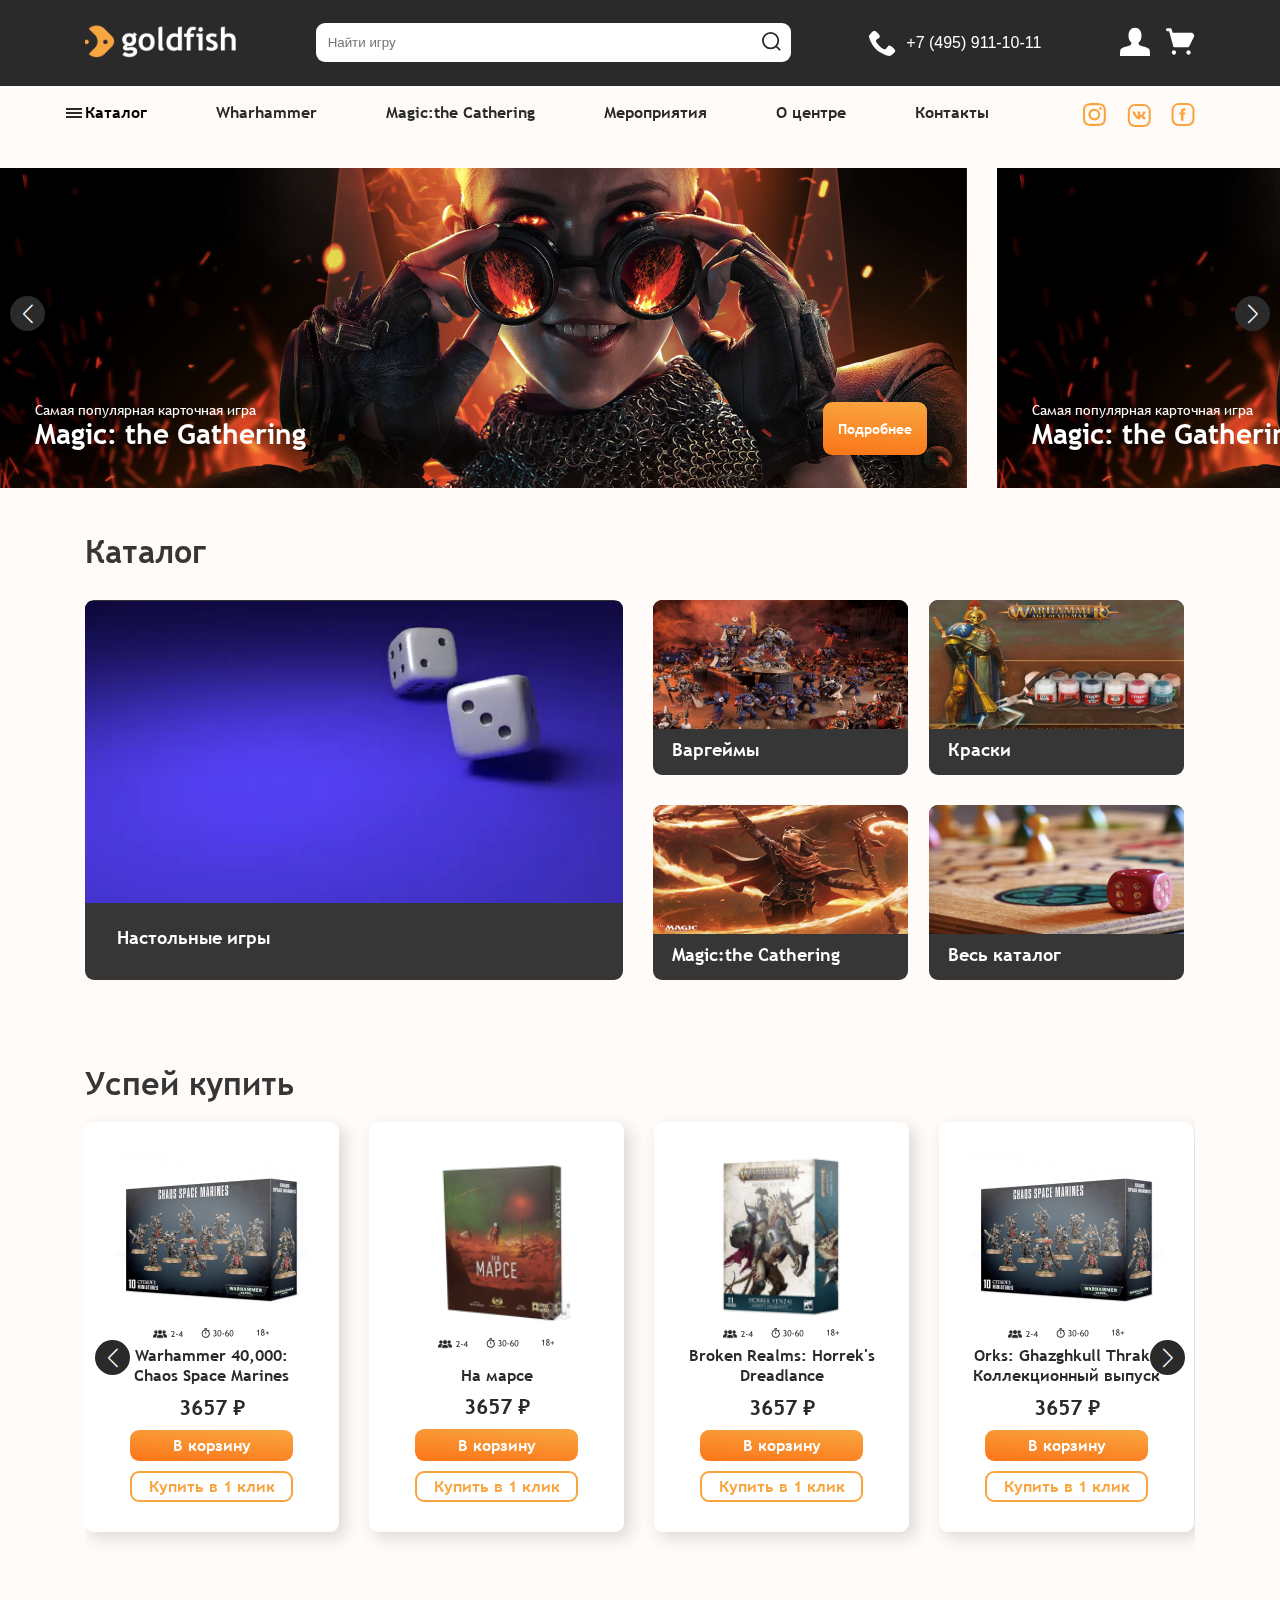
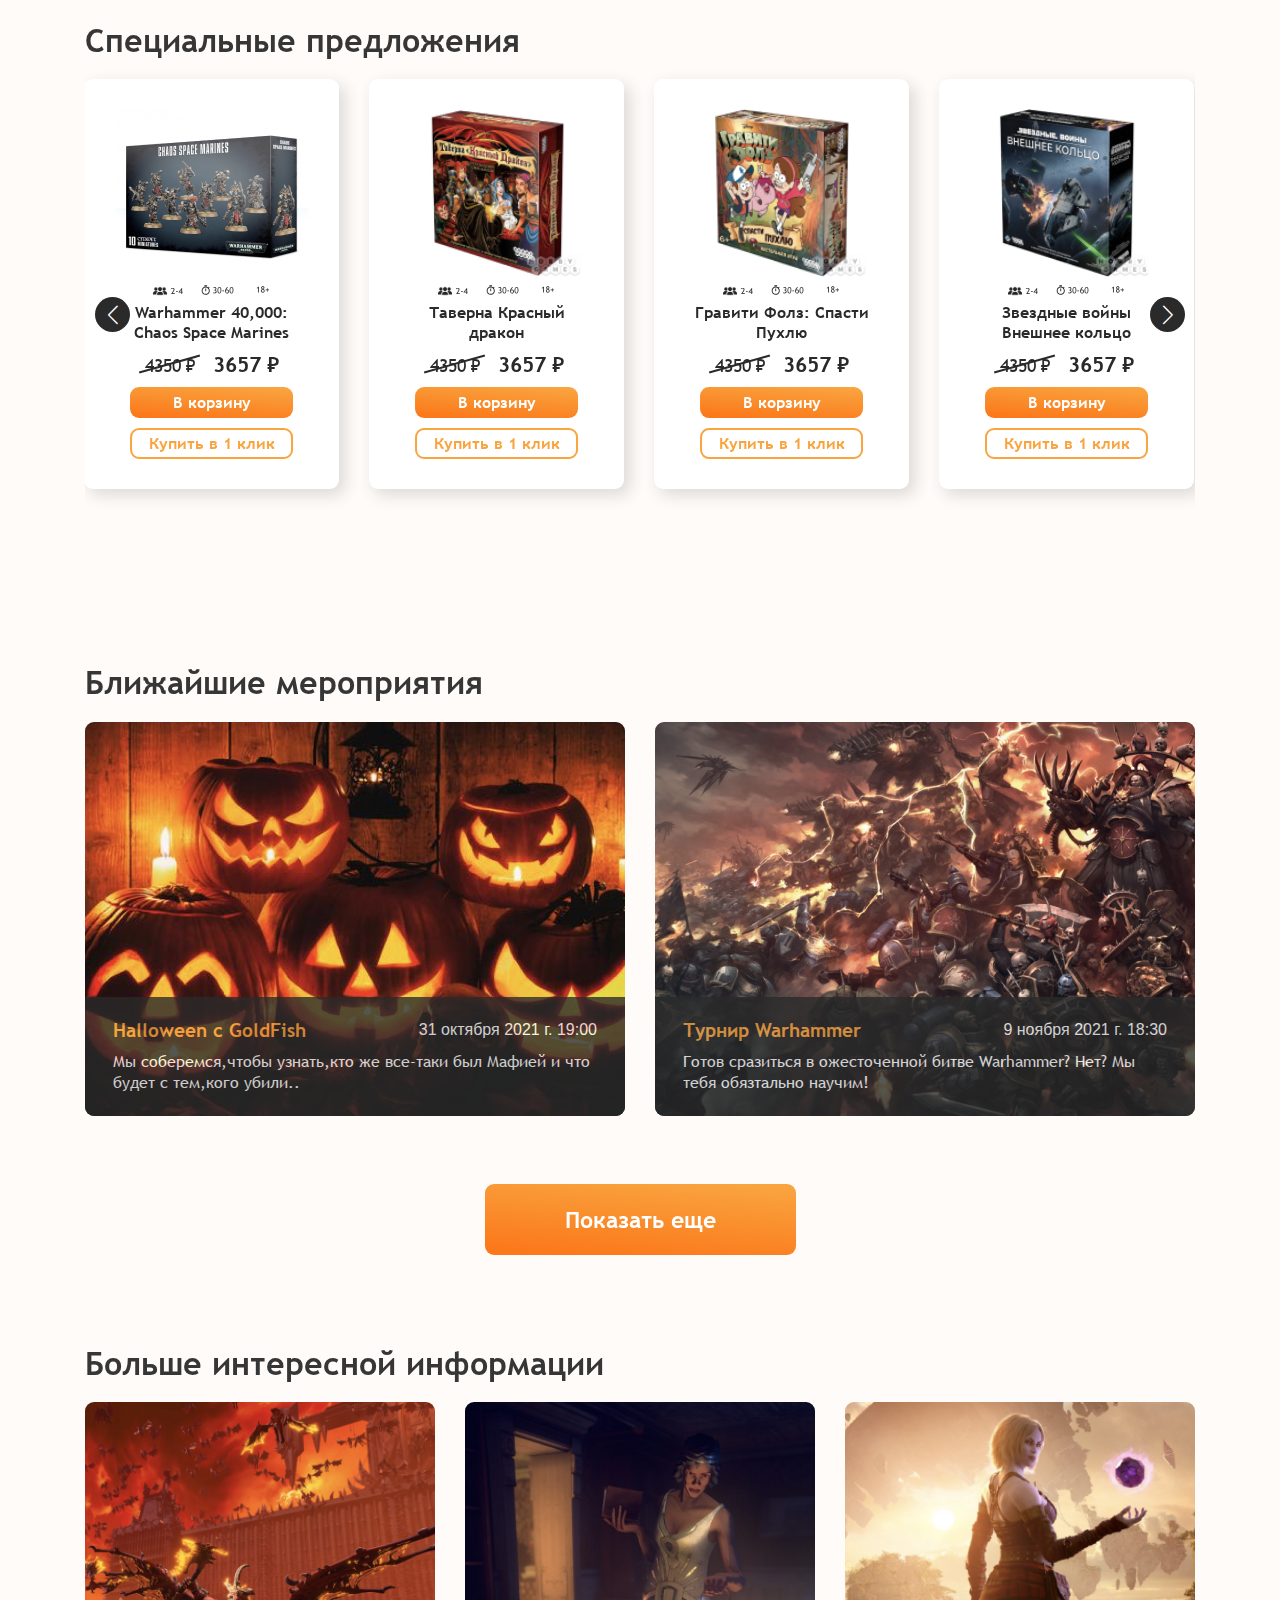
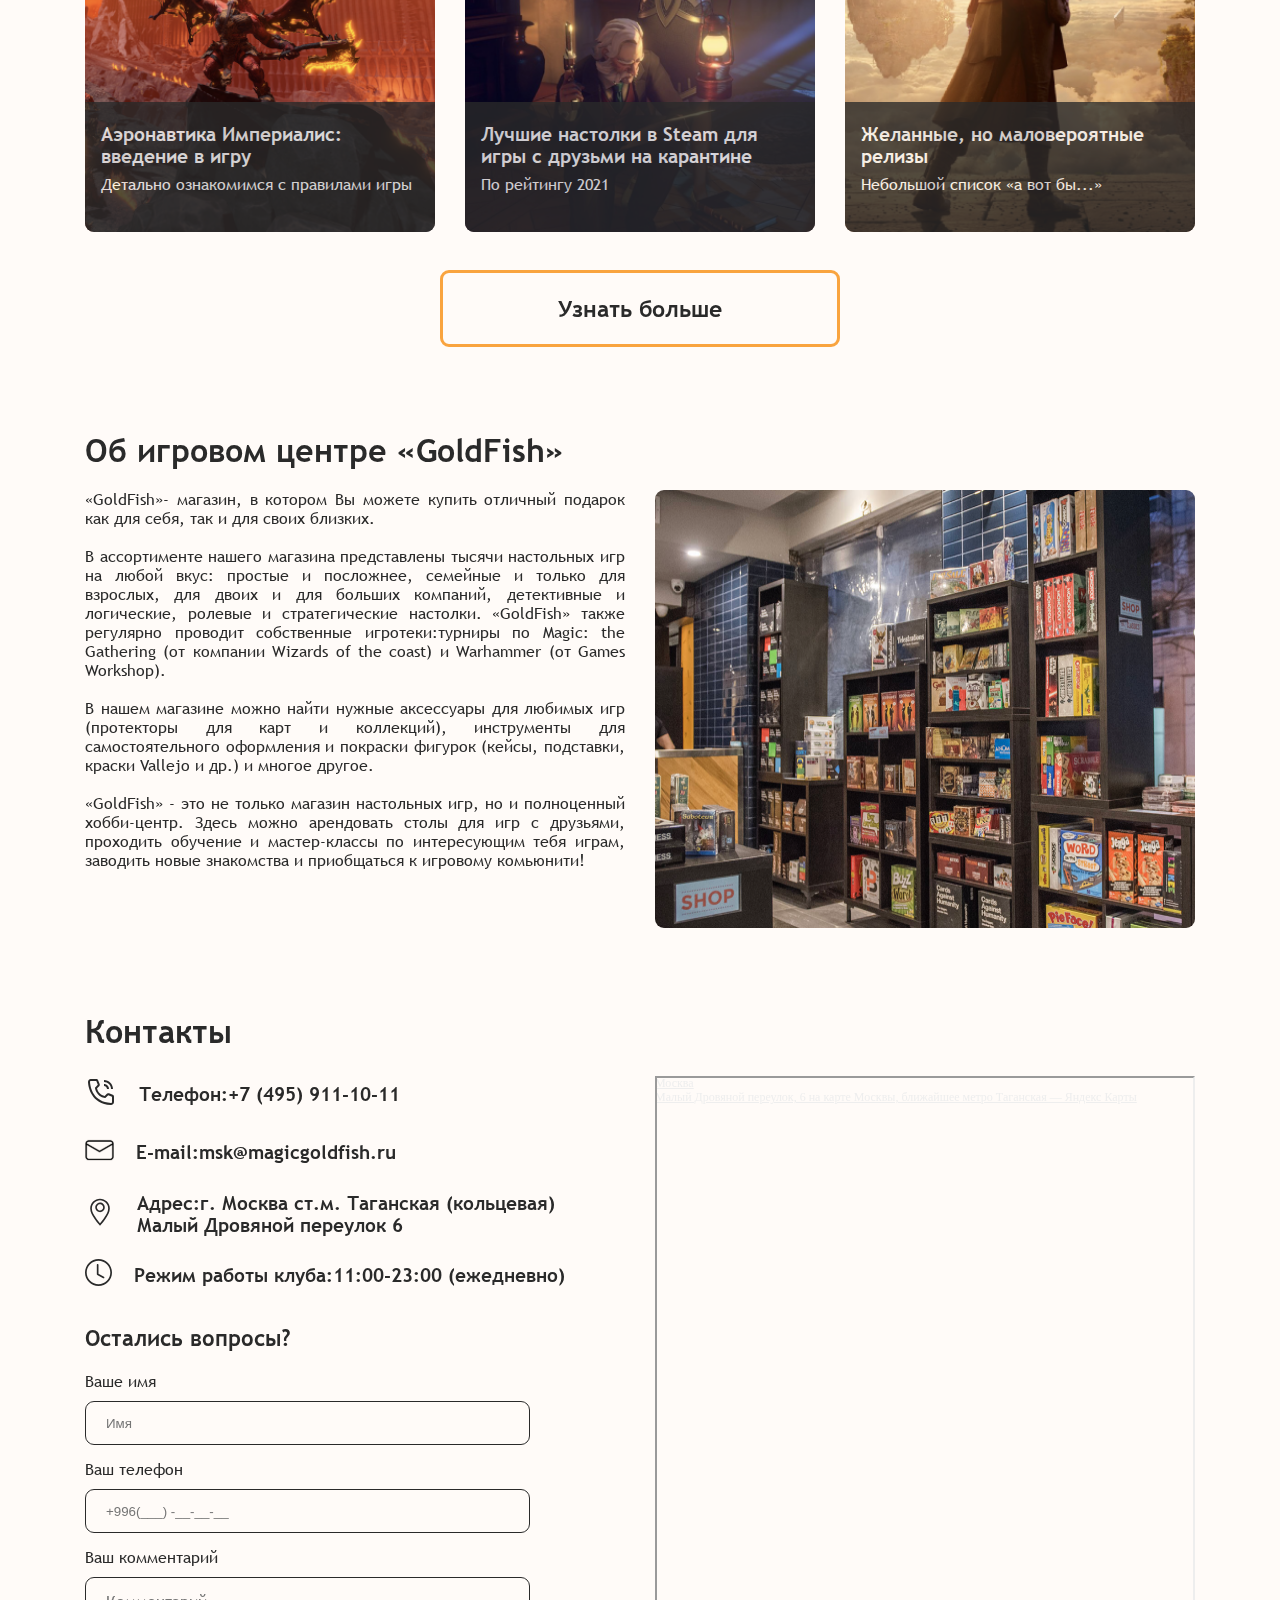
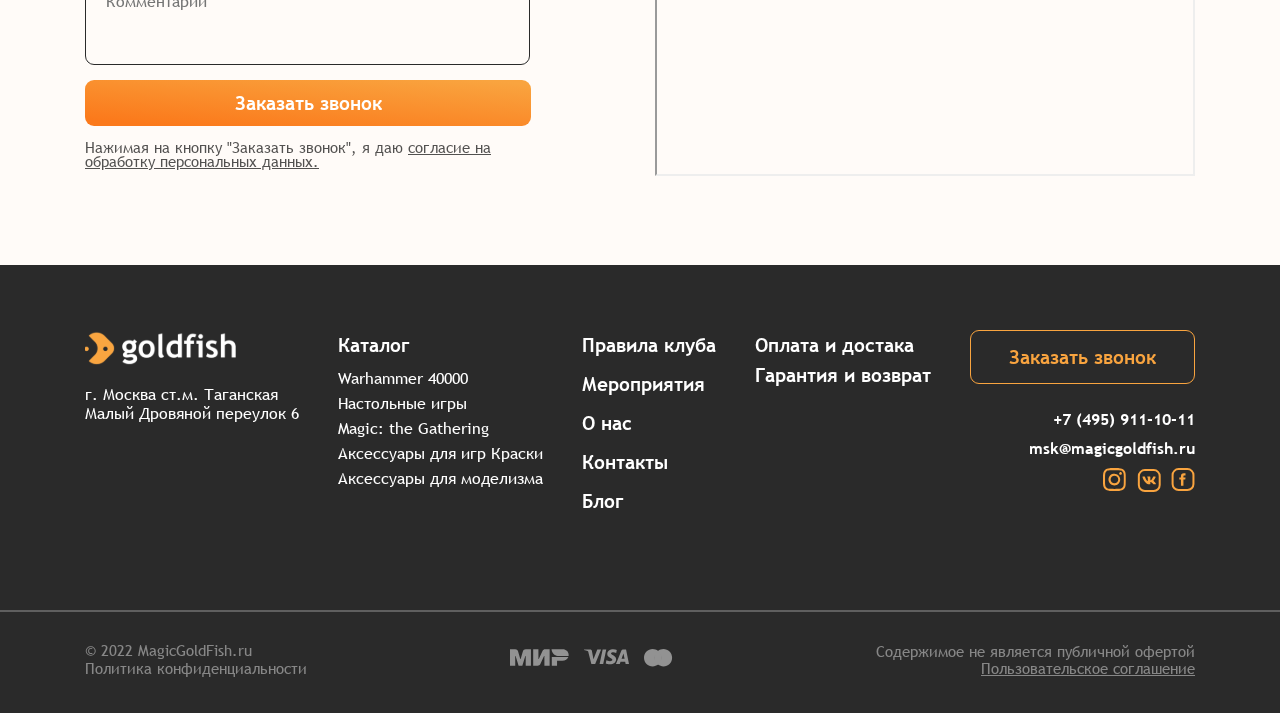
==== commit 6121158f: "first load" ====
--- a/index.html
+++ b/index.html
@@ -985,7 +985,7 @@
 </div>
 
 <a href="#header" class="goTop">Вверх </a>
-
+<script>if(!window._teletypeWidget){window._teletypeWidget = window._teletypeWidget || {};!function(){var t = document.getElementsByTagName("app-teletype-root");if (t.length > 0 && _teletypeWidget.init)return;var d = new Date().getTime();var n = document.createElement("script"),c = document.getElementsByTagName("script")[0];n.id = "teletype-widget-embed",n.src = "https://widget.teletype.app/init.js?_=" + d,n.async = !0,n.setAttribute("data-embed-version", "0.1");c.parentNode.insertBefore(n, c);}();document.addEventListener("teletype.ready", function(){console.log("Teletype ready")});window.teletypeExternalId = "tuIRcX6QUqx8fOcPsvU3JDdX7lB5nmiUn9hpXgFifkQ6ckquukxAV841C2MtKbsl";}</script>
 <script src="./src/js/p5.min.js"></script>
 <script src="./src/js/vanta.topology.min.js"></script>
 <script src="./src/js/inputmask.min.js"></script>
--- a/src/css/style.css
+++ b/src/css/style.css
@@ -2440,7 +2440,7 @@
   font-weight: 700;
   font-size: 16px;
   line-height: 19px;
-  bottom: 80px;
+  bottom: 150px;
   right: 40px;
   display: inline-block;
   position: fixed;
